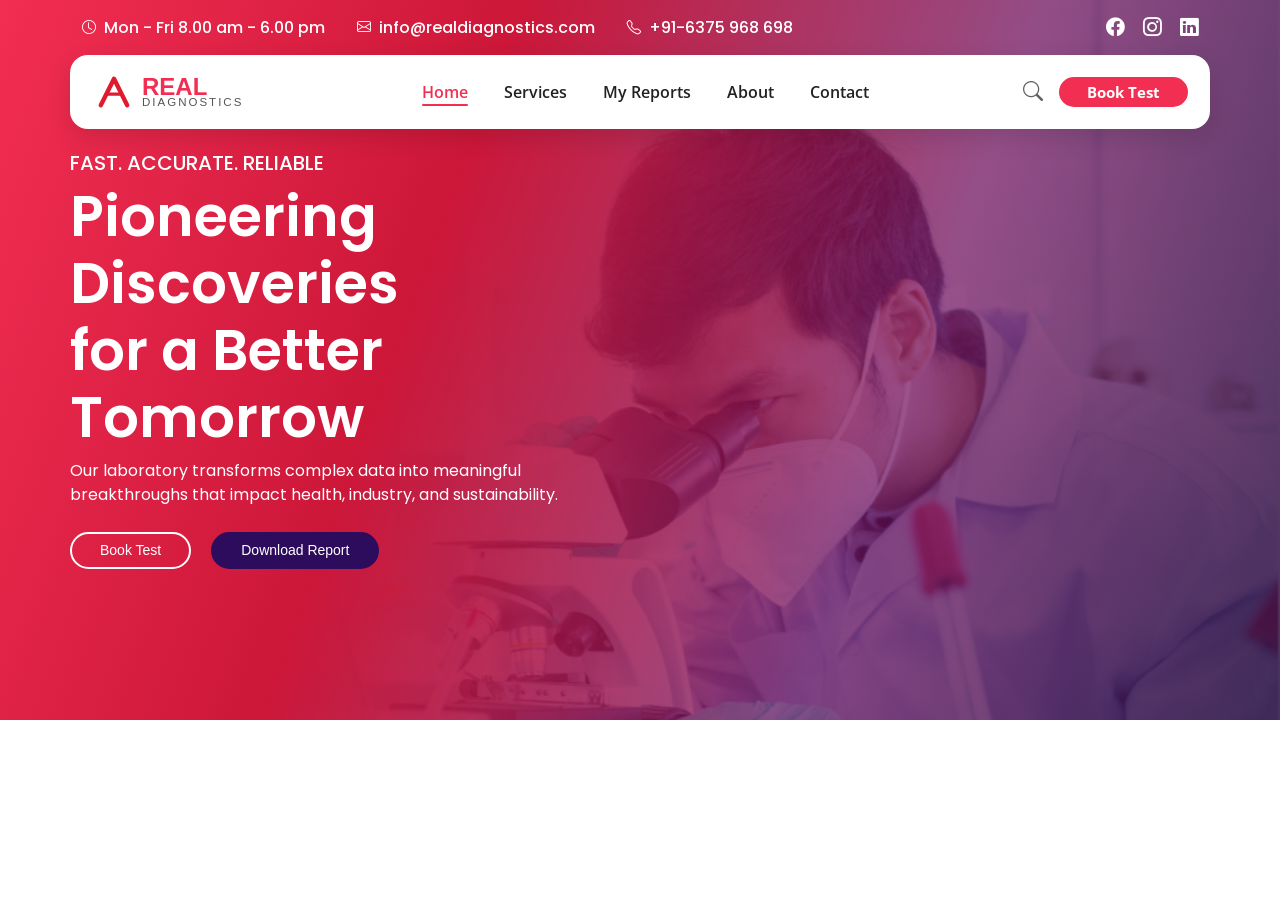
==== index.html @ 65f438dc "fixes ui" ====
<!DOCTYPE html>
<html lang="en">

<head>
    <meta charset="UTF-8" />
    <meta name="viewport" content="width=device-width, initial-scale=1.0" />
    <title>Real Diagnostics</title>

    <!-- Bootstrap 5 -->
    <link href="https://cdn.jsdelivr.net/npm/bootstrap@5.3.3/dist/css/bootstrap.min.css" rel="stylesheet" />
    <!-- Bootstrap Icons -->
    <link href="https://cdn.jsdelivr.net/npm/bootstrap-icons@1.11.3/font/bootstrap-icons.min.css" rel="stylesheet" />
    <!-- Google Fonts: Montserrat + Open Sans -->
    <link
        href="https://fonts.googleapis.com/css2?family=Poppins:wght@400;500;600;700;800&family=Open+Sans:wght@400;500;600&display=swap"
        rel="stylesheet" />
    <!-- External CSS -->
    <link rel="stylesheet" href="styles.css" />
</head>

<body>


    <!-- ══════════════ MAIN HERO SECTION (WITH OVERLAY ELEMENTS) ══════════════ -->
    <main class="hero">
        <div class="hero-background" aria-hidden="true">
            <div class="hero-bg"></div>
        </div>

        <!-- TOP INFO BAR (Overlay on Hero) -->
        <div class="top-bar hero-overlay-top container">
            <div class="container">
                <div class="top-bar-content">
                    <div class="top-bar-left">
                        <a href="#" class="top-bar-item">
                            <i class="bi bi-clock"></i>
                            <span>Mon - Fri 8.00 am - 6.00 pm</span>
                        </a>
                        <a href="mailto:info@realdiagnostics.com" class="top-bar-item">
                            <i class="bi bi-envelope"></i>
                            <span>info@realdiagnostics.com</span>
                        </a>
                        <a href="tel:+916375968698" class="top-bar-item">
                            <i class="bi bi-telephone"></i>
                            <span>+91-6375 968 698</span>
                        </a>
                    </div>
                    <div class="top-bar-social">
                        <a href="#" aria-label="Facebook" title="Facebook"><i class="bi bi-facebook"></i></a>
                        <a href="#" aria-label="Instagram" title="Instagram"><i class="bi bi-instagram"></i></a>
                        <a href="#" aria-label="LinkedIn" title="LinkedIn"><i class="bi bi-linkedin"></i></a>
                    </div>
                </div>
            </div>
        </div>

        <!-- NAVBAR (Overlay on Hero) -->
        <nav class="navbar navbar-expand-lg navbar-custom hero-overlay-navbar container" aria-label="Main navigation">
            <div class="container">
                <a class="navbar-brand me-4" href="#">
                    <svg class="brand-icon" viewBox="0 0 40 40" fill="none" xmlns="http://www.w3.org/2000/svg"
                        aria-hidden="true">
                        <path d="M8 32 L20 8 L32 32" stroke="#e01b2f" stroke-width="4" stroke-linecap="round"
                            stroke-linejoin="round" />
                        <path d="M14 22 L26 22" stroke="#e01b2f" stroke-width="3" stroke-linecap="round" />
                    </svg>
                    <span>
                        REAL
                        <span class="brand-sub">Diagnostics</span>
                    </span>
                </a>

                <button class="navbar-toggler ms-auto me-2" type="button" data-bs-toggle="collapse"
                    data-bs-target="#mainNav" aria-controls="mainNav" aria-expanded="false"
                    aria-label="Toggle navigation">
                    <i class="bi bi-list fs-2"></i>
                </button>

                <div class="collapse navbar-collapse" id="mainNav">
                    <ul class="navbar-nav mx-auto mb-2 mb-lg-0 gap-lg-1">
                        <li class="nav-item"><a class="nav-link active" href="#">Home</a></li>
                        <li class="nav-item"><a class="nav-link" href="#">Services</a></li>
                        <li class="nav-item"><a class="nav-link" href="#">My Reports</a></li>
                        <li class="nav-item"><a class="nav-link" href="#">About</a></li>
                        <li class="nav-item"><a class="nav-link" href="#">Contact</a></li>
                    </ul>

                    <div class="d-flex align-items-center gap-3 mt-3 mt-lg-0">
                        <i class="bi bi-search search-icon" aria-hidden="true"></i>
                        <a href="#" class="btn btn-book-nav">Book Test</a>
                    </div>
                </div>
            </div>
        </nav>


        <section class="section-padding hero-left-content container">
            <div class="row">
                <div class="col-6">
                    <h6 class="hero-top-sub-title">FAST. ACCURATE. RELIABLE</h6>
                    <h1 class="hero-title">Pioneering Discoveries <br> for a Better Tomorrow </h1>
                    <p>Our laboratory transforms complex data into meaningful breakthroughs that impact health,
                        industry, and sustainability.</p>

                    <div class="hero-btn-container flex">
                        <a class="book-test" href="javascript:void(0)">Book Test</a>
                        <a class="btn-download-report" href="javascript:void(0)">Download Report</a>
                    </div>


                </div>
            </div>

        </section>

    </main>

    <section class="section-padding">
        <div class="container">

        </div>
    </section>

    <!-- Bootstrap 5 JS -->
    <script src="https://cdn.jsdelivr.net/npm/bootstrap@5.3.3/dist/js/bootstrap.bundle.min.js"></script>
</body>

</html>
---- styles.css ----
/* ════════════════════════════════════════════════════════════════════════════════
   REAL DIAGNOSTICS - GLOBAL STYLES
   ════════════════════════════════════════════════════════════════════════════════ */
@import url("https://fonts.googleapis.com/css2?family=Poppins:wght@300;400;500;600&display=swap");
:root {
  --red: #f22e52;
  --dark-red: #b5121f;
  --navy: #1a1f4b;
  --white: #ffffff;
  --off-white: #f8f9fa;
}

* {
  box-sizing: border-box;
}

body {
  font-family: "Poppins", sans-serif;
  margin: 0;
  padding: 0;
  color: #222;
  background: #fff;
  overflow-x: hidden;
}

a {
  text-decoration: none !important;
  color: inherit;
}

/* ════════════════════════════════════════════════════════════════════════════════
   TOP INFO BAR
   ════════════════════════════════════════════════════════════════════════════════ */

.top-bar {
  color: var(--white);
  padding: 14px 0 12px;
  font-size: 0.92rem;
  font-weight: 500;
}

.top-bar .container {
  max-width: 1640px;
}

.hero-overlay-top {
  position: absolute;
  top: 0;
  left: 0;
  right: 0;
  z-index: 999;
  width: 100%;
}

.top-bar-content {
  display: flex;
  justify-content: space-between;
  align-items: center;
  gap: 2rem;
  flex-wrap: wrap;
}

.top-bar-left {
  display: flex;
  gap: 2rem;
  align-items: center;
  flex-wrap: wrap;
}

.top-bar-item {
  display: flex;
  align-items: center;
  gap: 8px;
  font-size: 16px;
  color: var(--white);
  text-decoration: none;
  transition: opacity 0.2s;
  white-space: nowrap;
}

.top-bar-item:hover {
  opacity: 0.85;
}

.top-bar-item i {
  font-size: 0.9rem;
}

.top-bar-social {
  display: flex;
  gap: 1.2rem;
  align-items: center;
}

.top-bar-social a {
  color: var(--white);
  font-size: 1.15rem;
  transition: opacity 0.2s;
  text-decoration: none;
}

.top-bar-social a:hover {
  opacity: 0.8;
}

/* ════════════════════════════════════════════════════════════════════════════════
   NAVBAR
   ════════════════════════════════════════════════════════════════════════════════ */

.navbar-custom {
  background: var(--white);
  box-shadow: 0 8px 24px rgba(0, 0, 0, 0.12);
  padding: 10px;
  position: absolute;
  top: 68px;
  left: 50%;
  transform: translateX(-50%);
  z-index: 699;
  border-radius: 18px;
}

.hero-overlay-navbar {
  position: absolute;
  top: 55px;
}

.navbar-brand {
  display: flex;
  align-items: center;
  gap: 6px;
  font-family: "Montserrat", sans-serif;
  font-weight: 800;
  font-size: 1.5rem;
  line-height: 1;
  color: var(--red) !important;
  text-decoration: none;
  flex-shrink: 0;
  margin-right: 1.5rem !important;
}

.navbar-brand:hover {
  opacity: 0.9;
}

.brand-icon {
  width: 44px;
  height: 44px;
}

.brand-sub {
  font-size: 0.72rem;
  font-weight: 500;
  letter-spacing: 2px;
  color: #555;
  display: block;
  line-height: 1;
  margin-top: -2px;
  text-transform: uppercase;
}

.nav-link {
  font-family: "Open Sans", sans-serif;
  font-weight: 600;
  font-size: 1.02rem;
  color: #222 !important;
  padding: 0.6rem 1rem !important;
  position: relative;
  transition: color 0.2s;
}

.nav-link:hover,
.nav-link.active {
  color: var(--red) !important;
}

.nav-link.active::after {
  content: "";
  position: absolute;
  bottom: 8px;
  left: 1rem;
  right: 1rem;
  height: 2px;
  background: var(--red);
  border-radius: 2px;
}

.btn-book-nav {
  background: var(--red);
  color: var(--white);
  font-family: "Open Sans", sans-serif;
  font-weight: 700;
  font-size: 0.95rem;
  border: none;
  border-radius: 30px;
  padding: 4px 28px;
  transition:
    background 0.2s,
    transform 0.15s;
  white-space: nowrap;
  text-decoration: none;
}

.btn-book-nav:hover {
  background: var(--dark-red);
  color: var(--white);
  transform: translateY(-1px);
}

.navbar-toggler {
  border: none;
  outline: none;
  box-shadow: none !important;
  flex-shrink: 0;
}

.search-icon {
  font-size: 20px;
  color: #606161;
  cursor: pointer;
  transition: color 0.2s;
}

.search-icon:hover {
  color: var(--red);
}

/* ════════════════════════════════════════════════════════════════════════════════
   HERO SECTION
   ════════════════════════════════════════════════════════════════════════════════ */

.hero {
  position: relative;
  min-height: 80vh;
  display: flex;
  align-items: center;
  overflow: hidden;
  background: #1a0a0a;
}

/* Hero Background Container (holds overlay & image) */
.hero-background {
  position: absolute;
  top: 0;
  left: 0;
  right: 0;
  bottom: 0;
  z-index: 0;
}

.hero-bg {
  position: absolute;
  top: 0;
  left: 0;
  right: 0;
  bottom: 0;
  background:
    linear-gradient(
      110deg,
      #f22e52 0%,
      #cc1739 34%,
      rgba(118, 12, 90, 0.7) 68%,
      rgba(40, 12, 62, 0.84) 100%
    ),
    url("/images/herobg.png");

  background-size: cover;
  background-position: right center;
  background-repeat: no-repeat;
}

.hero-left-content {
  z-index: 2;
  color: #fff;
}

.hero-left-content {
  padding: 10px;
}
.hero-top-sub-title {
  font-size: 20px;
}

.hero-title {
  font-size: 56px;
  font-family: "Poppins", sans-serif;
  font-weight: 600;
}

.hero-btn-container {
  display: flex;
  gap: 20px;
}
.hero-btn-container {
  margin-top: 25px;
}
.hero-btn-container a {
  padding: 6px 28px;
  border-radius: 30px;
  font-family: "Roboto", sans-serif;
  font-size: 14px;
  text-decoration: none;
  display: inline-block;
}

.book-test {
  color: #fff;
  border: 2px solid #fff;
  background: transparent;
}

.btn-download-report {
  color: #fff;
  background: #2d0c5d;
  border: 2px solid #2d0c5d;
}

.section-padding {
  padding: 40px 0px;
}
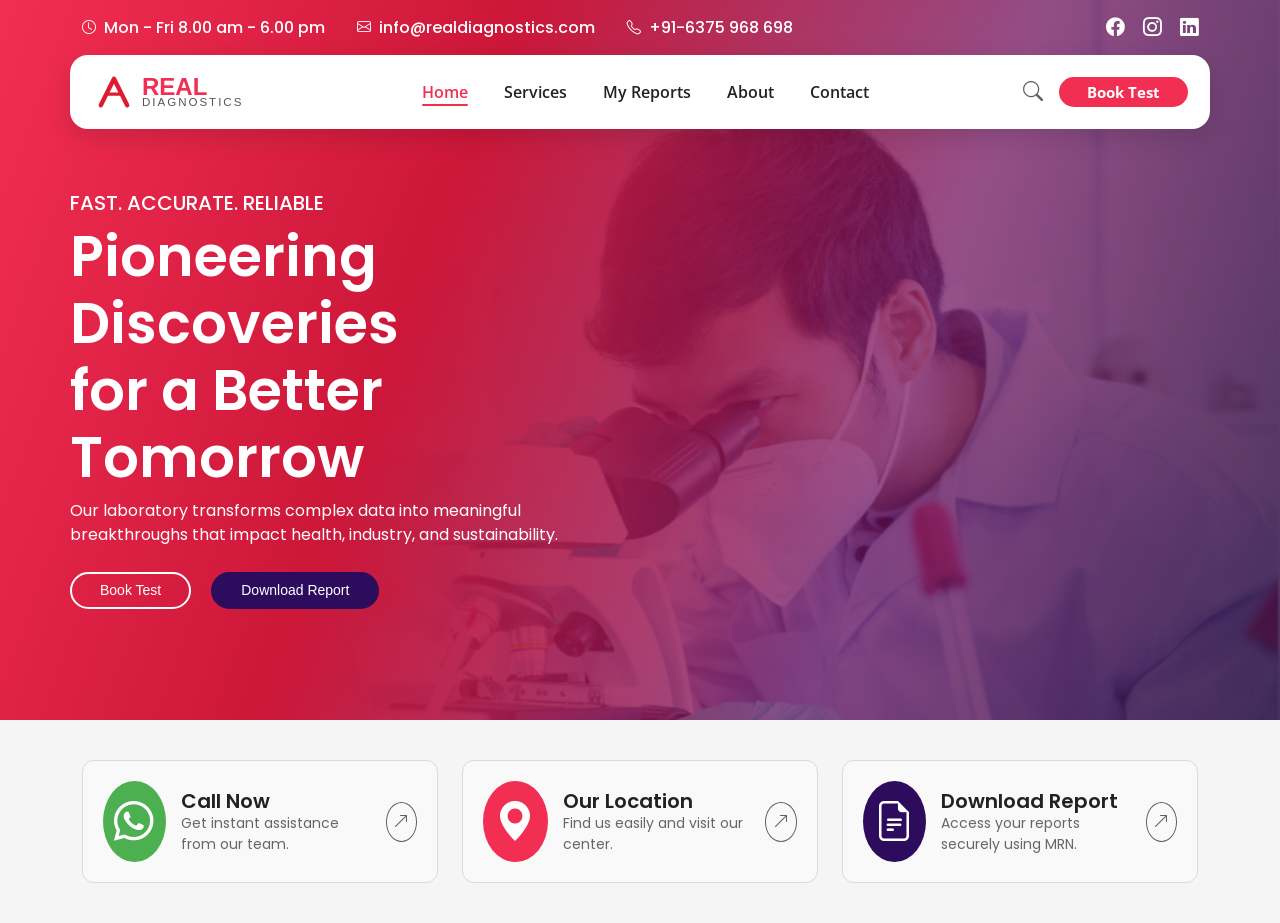
==== commit 377e5cee: "added sts" ====
--- a/index.html
+++ b/index.html
@@ -93,7 +93,7 @@
             </div>
         </nav>
 
-
+        <!-- Hero Section -->
         <section class="section-padding hero-left-content container">
             <div class="row">
                 <div class="col-6">
@@ -115,9 +115,66 @@
 
     </main>
 
+    <!-- sts section -->
     <section class="section-padding">
         <div class="container">
+            <div class="row g-4">
 
+                <!-- Card 1 -->
+                <div class="col-md-4">
+                    <div class="htm-sts-card">
+                        <div class="htm-sts-icon green">
+                            <i class="bi bi-whatsapp"></i>
+                        </div>
+
+                        <div class="hm-sts-content">
+                            <h5>Call Now</h5>
+                            <p>Get instant assistance from our team.</p>
+                        </div>
+
+                        <div class="hm-sts-right-arrow">
+                            <i class="bi bi-arrow-up-right"></i>
+                        </div>
+                    </div>
+                </div>
+
+                <!-- Card 2 -->
+                <div class="col-md-4">
+                    <div class="htm-sts-card">
+                        <div class="htm-sts-icon red">
+                            <i class="bi bi-geo-alt-fill"></i>
+                        </div>
+
+                        <div class="hm-sts-content">
+                            <h5>Our Location</h5>
+                            <p>Find us easily and visit our center.</p>
+                        </div>
+
+                        <div class="hm-sts-right-arrow">
+                            <i class="bi bi-arrow-up-right"></i>
+                        </div>
+                    </div>
+                </div>
+
+                <!-- Card 3 -->
+                <div class="col-md-4">
+                    <div class="htm-sts-card">
+                        <div class="htm-sts-icon purple">
+                            <i class="bi bi-file-earmark-text"></i>
+                        </div>
+
+                        <div class="hm-sts-content">
+                            <h5>Download Report</h5>
+                            <p>Access your reports securely using MRN.</p>
+                        </div>
+
+                        <div class="hm-sts-right-arrow">
+                            <i class="bi bi-arrow-up-right"></i>
+                        </div>
+                    </div>
+                </div>
+
+            </div>
         </div>
     </section>
 
--- a/styles.css
+++ b/styles.css
@@ -19,7 +19,7 @@
   margin: 0;
   padding: 0;
   color: #222;
-  background: #fff;
+  background: #f5f5f5;
   overflow-x: hidden;
 }
 
@@ -245,6 +245,10 @@
   right: 0;
   bottom: 0;
   z-index: 0;
+}
+
+.section-padding {
+  padding: 40px 0px;
 }
 
 .hero-bg {
@@ -271,11 +275,9 @@
 .hero-left-content {
   z-index: 2;
   color: #fff;
-}
-
-.hero-left-content {
-  padding: 10px;
-}
+  margin-top: 80px;
+}
+
 .hero-top-sub-title {
   font-size: 20px;
 }
@@ -314,6 +316,66 @@
   border: 2px solid #2d0c5d;
 }
 
-.section-padding {
-  padding: 40px 0px;
-}
+/* Home Sts */
+
+.htm-sts-card {
+  display: flex;
+  align-items: center;
+  justify-content: space-between;
+  gap: 15px;
+  padding: 20px;
+  border-radius: 12px;
+  border: 1px solid #d9d9d9;
+  background: #f9f9f9;
+  transition: 0.3s;
+}
+
+.htm-sts-icon {
+  width: 81px;
+  height: 81px;
+  border-radius: 50%;
+  display: flex;
+  align-items: center;
+  justify-content: center;
+  font-size: 40px;
+  color: #fff;
+}
+
+.htm-sts-icon.green {
+  background: #4caf50;
+}
+
+.htm-sts-icon.red {
+  background: #f22e52;
+}
+
+.htm-sts-icon.purple {
+  background: #2d0c5d;
+}
+
+.hm-sts-content {
+  max-width: 190px;
+}
+
+.hm-sts-content h5 {
+  margin: 0;
+  font-weight: 600;
+}
+
+.hm-sts-content p {
+  margin: 0;
+  font-size: 14px;
+  color: #666;
+}
+
+.hm-sts-right-arrow {
+  width: 40px;
+  height: 40px;
+  border-radius: 50%;
+  border: 1px solid #606161;
+  display: flex;
+  align-items: center;
+  justify-content: center;
+  color: #606161;
+  font-weight: 900;
+}
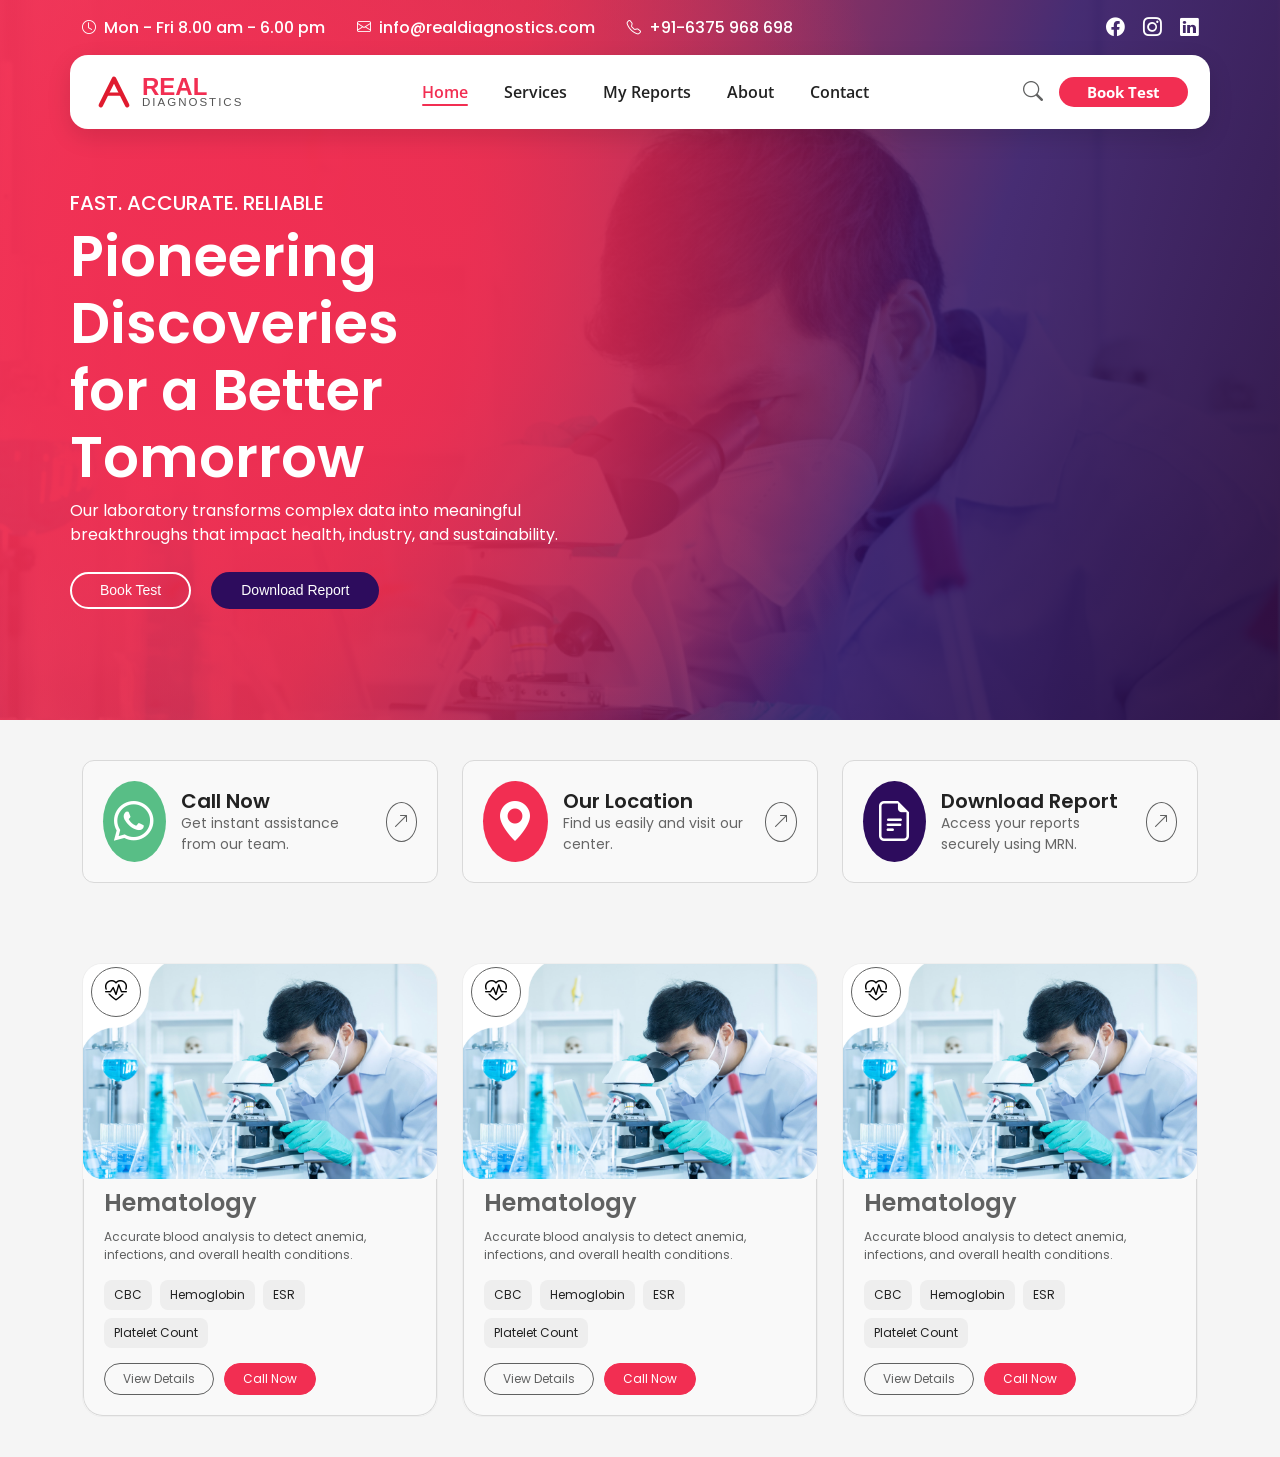
==== commit 3a94715f: "added card" ====
--- a/index.html
+++ b/index.html
@@ -178,6 +178,109 @@
         </div>
     </section>
 
+    <section class="section-padding">
+        <div class="container">
+            <div class="row g-4">
+
+                <!-- Card -->
+                <div class="col-md-6 col-lg-4">
+                    <div class="liberoty-card">
+
+                        <div class="liberoty-card-img">
+                            <img src="/images/carddoctor.png" alt="">
+                            <div class="liberoty-card-icon">
+                                <i class="bi bi-heart-pulse"></i>
+                            </div>
+                        </div>
+
+                        <div class="liberoty-card-body">
+                            <h3>Hematology</h3>
+                            <p>Accurate blood analysis to detect anemia, infections, and overall health conditions.</p>
+
+                            <div class="liberoty-tags">
+                                <span>CBC</span>
+                                <span>Hemoglobin</span>
+                                <span>ESR</span>
+                                <span>Platelet Count</span>
+                            </div>
+
+                            <div class="liberoty-btns">
+                                <a href="#" class="liberoty-btn-outline">View Details</a>
+                                <a href="#" class="liberoty-btn-fill">Call Now</a>
+                            </div>
+                        </div>
+
+                    </div>
+                </div>
+
+
+                <div class="col-md-6 col-lg-4">
+                    <div class="liberoty-card">
+
+                        <div class="liberoty-card-img">
+                            <img src="/images/carddoctor.png" alt="">
+                            <div class="liberoty-card-icon">
+                                <i class="bi bi-heart-pulse"></i>
+                            </div>
+                        </div>
+
+                        <div class="liberoty-card-body">
+                            <h3>Hematology</h3>
+                            <p>Accurate blood analysis to detect anemia, infections, and overall health conditions.</p>
+
+                            <div class="liberoty-tags">
+                                <span>CBC</span>
+                                <span>Hemoglobin</span>
+                                <span>ESR</span>
+                                <span>Platelet Count</span>
+                            </div>
+
+                            <div class="liberoty-btns">
+                                <a href="#" class="liberoty-btn-outline">View Details</a>
+                                <a href="#" class="liberoty-btn-fill">Call Now</a>
+                            </div>
+                        </div>
+
+                    </div>
+                </div>
+
+
+                <div class="col-md-6 col-lg-4">
+                    <div class="liberoty-card">
+
+                        <div class="liberoty-card-img">
+                            <img src="/images/carddoctor.png" alt="">
+                            <div class="liberoty-card-icon">
+                                <i class="bi bi-heart-pulse"></i>
+                            </div>
+                        </div>
+
+                        <div class="liberoty-card-body">
+                            <h3>Hematology</h3>
+                            <p>Accurate blood analysis to detect anemia, infections, and overall health conditions.</p>
+
+                            <div class="liberoty-tags">
+                                <span>CBC</span>
+                                <span>Hemoglobin</span>
+                                <span>ESR</span>
+                                <span>Platelet Count</span>
+                            </div>
+
+                            <div class="liberoty-btns">
+                                <a href="#" class="liberoty-btn-outline">View Details</a>
+                                <a href="#" class="liberoty-btn-fill">Call Now</a>
+                            </div>
+                        </div>
+
+                    </div>
+                </div>
+
+
+
+            </div>
+        </div>
+    </section>
+
     <!-- Bootstrap 5 JS -->
     <script src="https://cdn.jsdelivr.net/npm/bootstrap@5.3.3/dist/js/bootstrap.bundle.min.js"></script>
 </body>
--- a/styles.css
+++ b/styles.css
@@ -258,12 +258,18 @@
   right: 0;
   bottom: 0;
   background:
+    radial-gradient(
+      circle at 20% 40%,
+      rgba(242, 46, 82, 0.95) 0%,
+      rgba(242, 46, 82, 0.8) 20%,
+      transparent 60%
+    ),
     linear-gradient(
       110deg,
-      #f22e52 0%,
-      #cc1739 34%,
-      rgba(118, 12, 90, 0.7) 68%,
-      rgba(40, 12, 62, 0.84) 100%
+      rgba(242, 46, 82, 0.9) 0%,
+      rgba(204, 23, 57, 0.85) 35%,
+      rgba(45, 12, 93, 0.85) 70%,
+      rgba(40, 12, 62, 0.95) 100%
     ),
     url("/images/herobg.png");
 
@@ -342,7 +348,7 @@
 }
 
 .htm-sts-icon.green {
-  background: #4caf50;
+  background: #58be86;
 }
 
 .htm-sts-icon.red {
@@ -379,3 +385,119 @@
   color: #606161;
   font-weight: 900;
 }
+
+/* Laboratory  Card */
+
+/* Card */
+.liberoty-card {
+  background: #f9f9f9;
+  border-radius: 20px;
+  overflow: hidden;
+  border: 1px solid #eee;
+  transition: 0.4s;
+}
+
+/* Image */
+.liberoty-card-img {
+  position: relative;
+  overflow: hidden;
+}
+
+.liberoty-card-img img {
+  width: 100%;
+  height: 215px;
+  object-fit: cover;
+  transition: 0.4s;
+  border-radius: 0px 0px 20px 20px;
+}
+
+/* Floating Icon */
+.liberoty-card-icon {
+  position: absolute;
+  top: 3px;
+  left: 8px;
+  width: 50px;
+  height: 50px;
+  background: #fff;
+  border-radius: 50%;
+  display: flex;
+  align-items: center;
+  justify-content: center;
+  color: #000000;
+  font-size: 22px;
+  border: 1px solid #606161;
+}
+
+/* Body */
+.liberoty-card-body {
+  padding: 10px 20px 20px 20px;
+  position: relative;
+  border-left: 1px solid #d9d9d9;
+  border-right: 1px solid #d9d9d9;
+  border-bottom: 1px solid #d9d9d9;
+  border-radius: 0px 0px 20px 20px;
+}
+
+.liberoty-card-body h3 {
+  font-weight: 600;
+  margin-bottom: 10px;
+  color: #606161;
+  font-size: 24px;
+}
+
+.liberoty-card-body p {
+  font-size: 12px;
+  color: #606161;
+}
+
+.liberoty-tags {
+  display: flex;
+  flex-wrap: wrap;
+  gap: 8px;
+  margin: 15px 0;
+}
+
+.liberoty-tags span {
+  background: #eee;
+  padding: 6px 10px;
+  border-radius: 8px;
+  font-size: 12px;
+}
+
+.liberoty-btns {
+  display: flex;
+  gap: 10px;
+}
+.liberoty-btns a {
+  padding: 6px 18px;
+  border-radius: 25px;
+  font-size: 12px;
+}
+
+.liberoty-btn-outline {
+  border: 1px solid #606161;
+  color: #606161;
+  text-decoration: none;
+}
+
+.liberoty-btn-fill {
+  border: 1px solid #f22e52;
+  background: #f22e52;
+  color: #fff;
+  text-decoration: none;
+}
+
+/* 🔥 HOVER EFFECT (2nd card style) */
+.liberoty-card:hover {
+  box-shadow: 0 15px 40px rgba(0, 0, 0, 0.1);
+}
+
+.liberoty-card:hover .liberoty-btn-fill {
+  background: #2d0c5d;
+  border: 1px solid #2d0c5d;
+}
+
+.liberoty-card:hover .liberoty-btn-outline {
+  border-color: #f22e52;
+  color: #f22e52;
+}
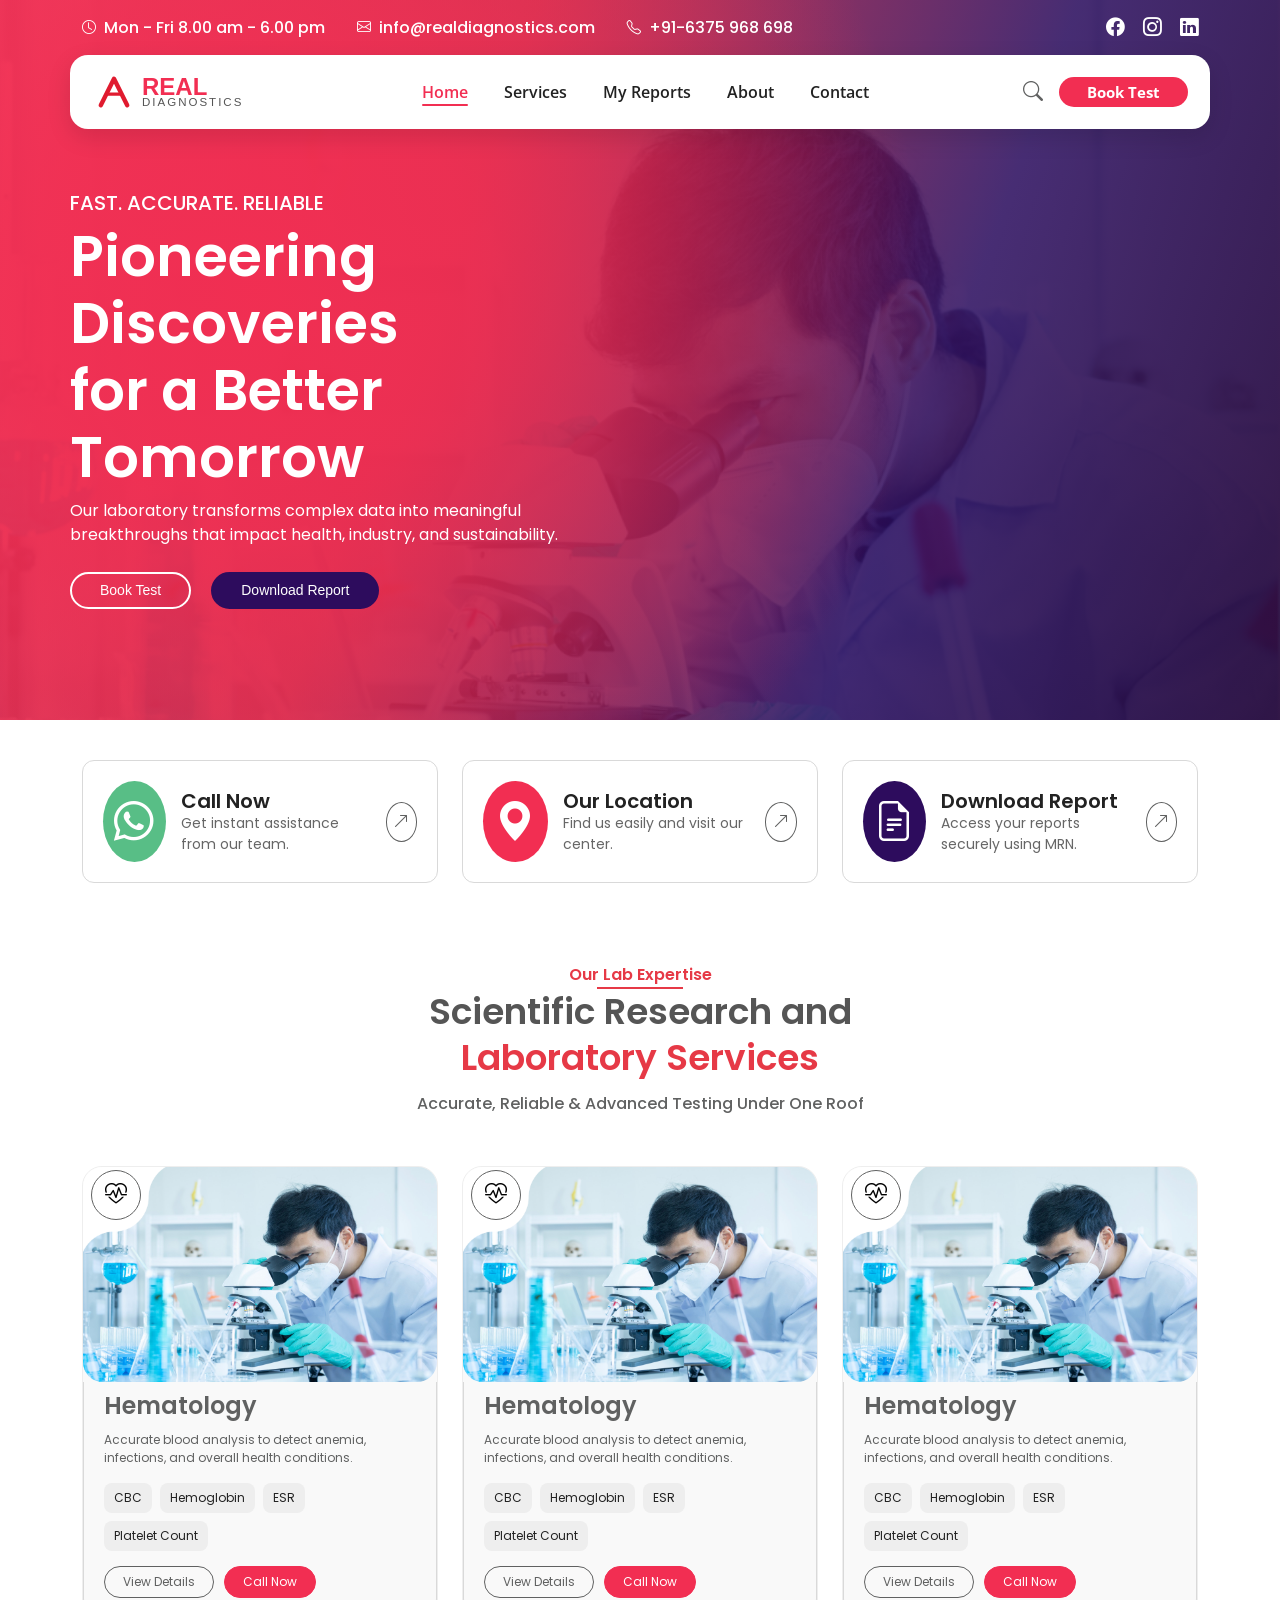
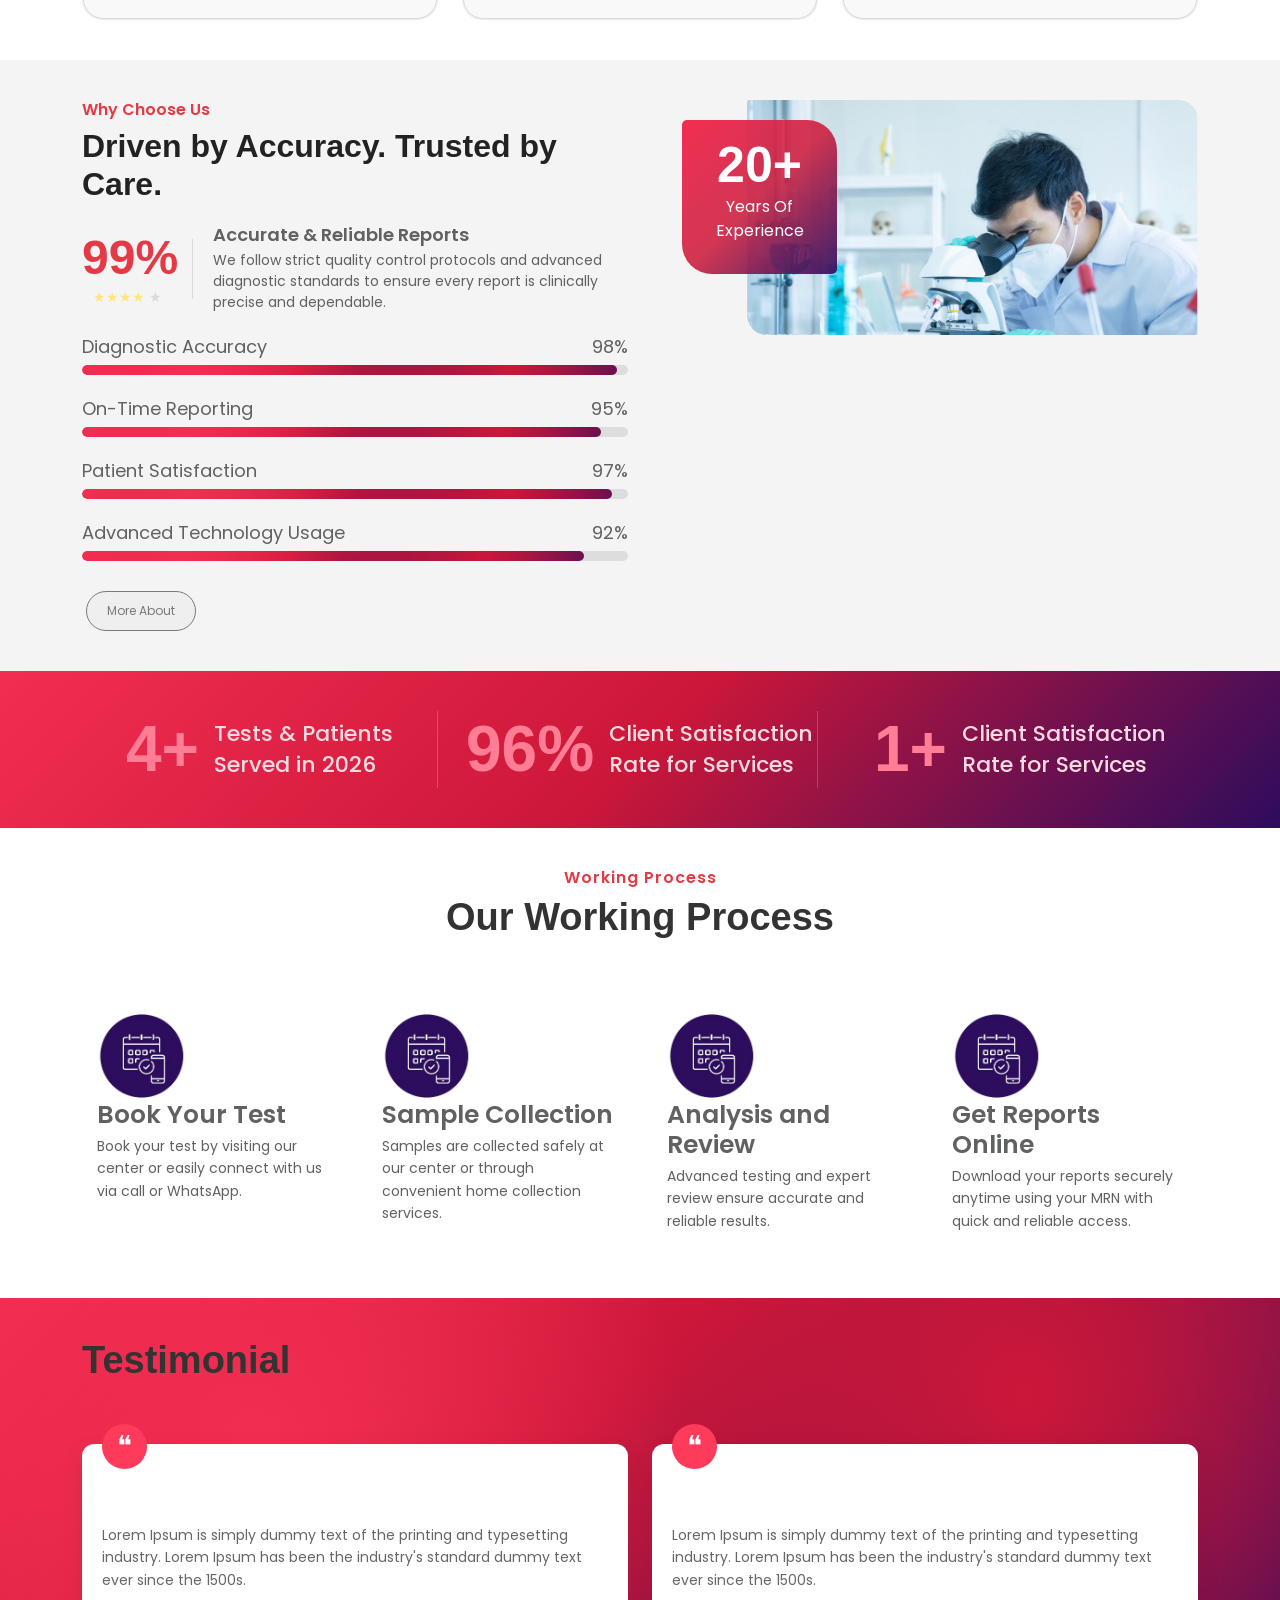
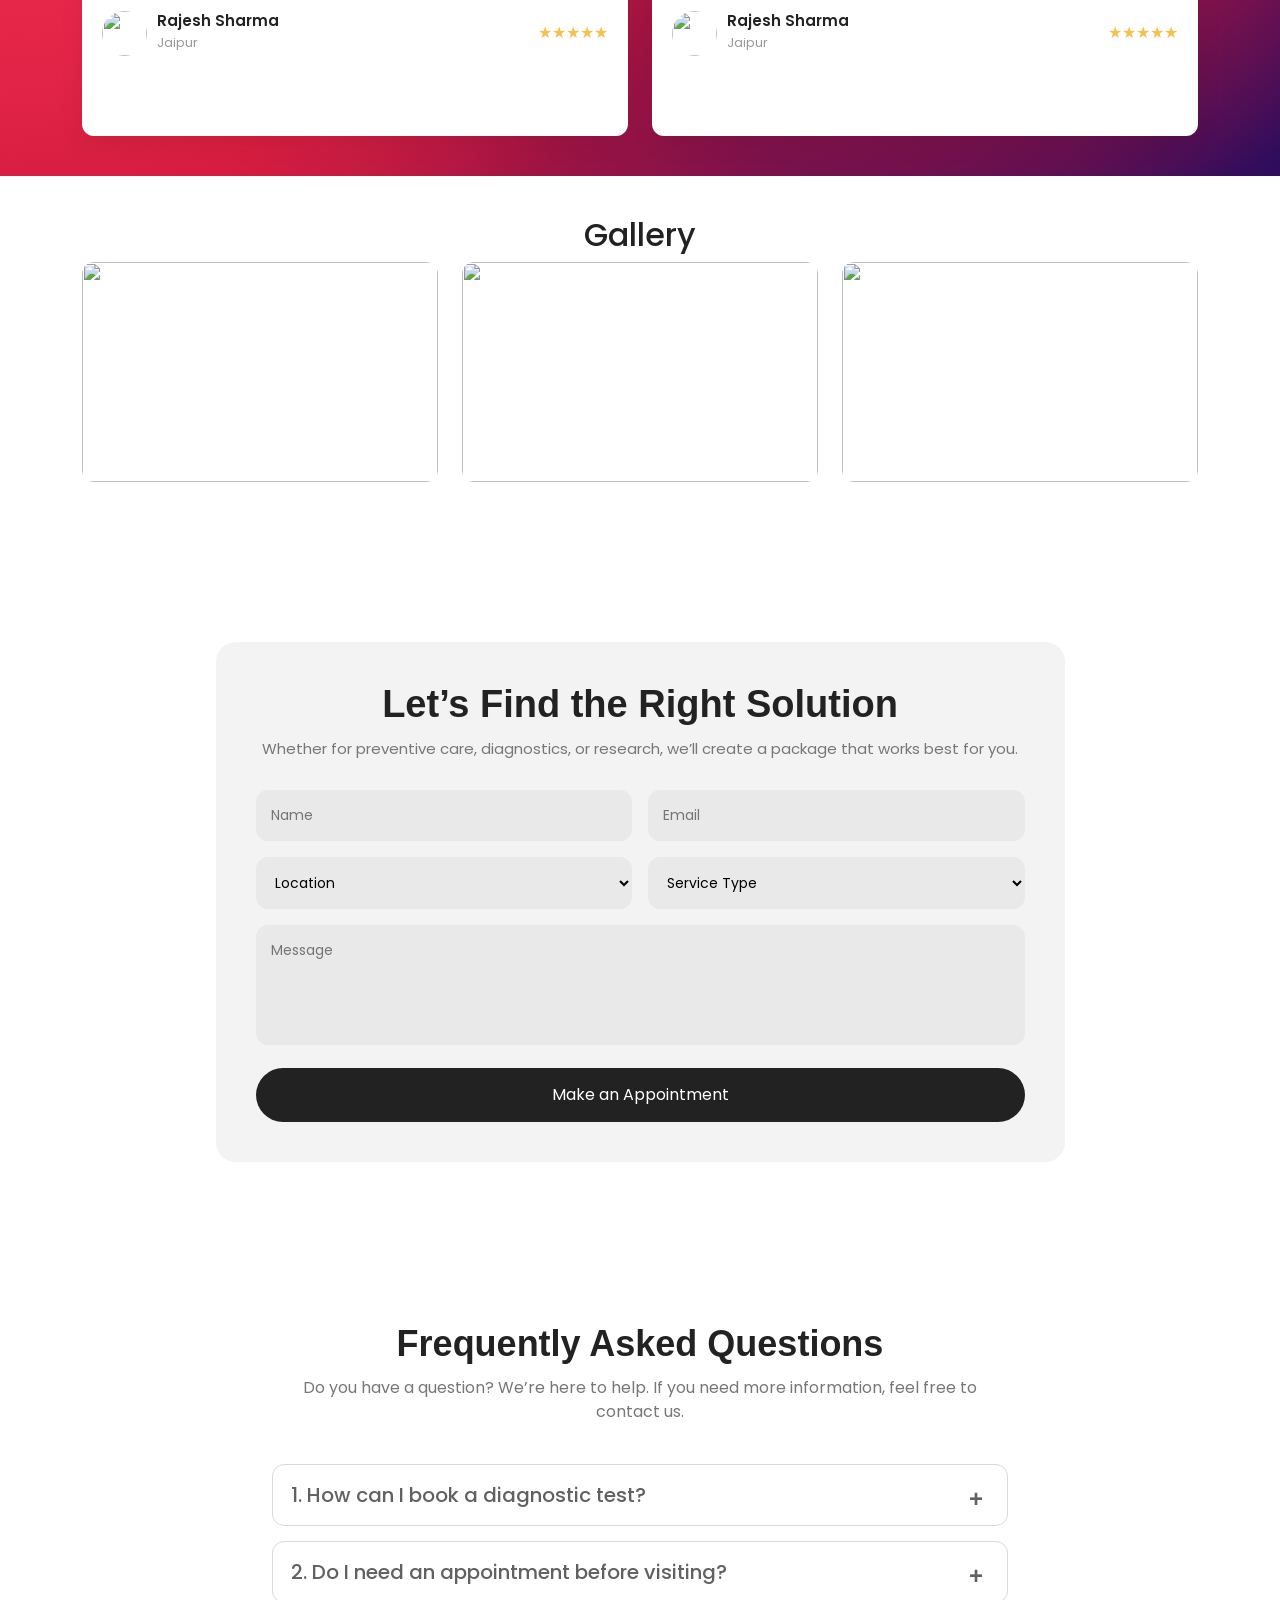
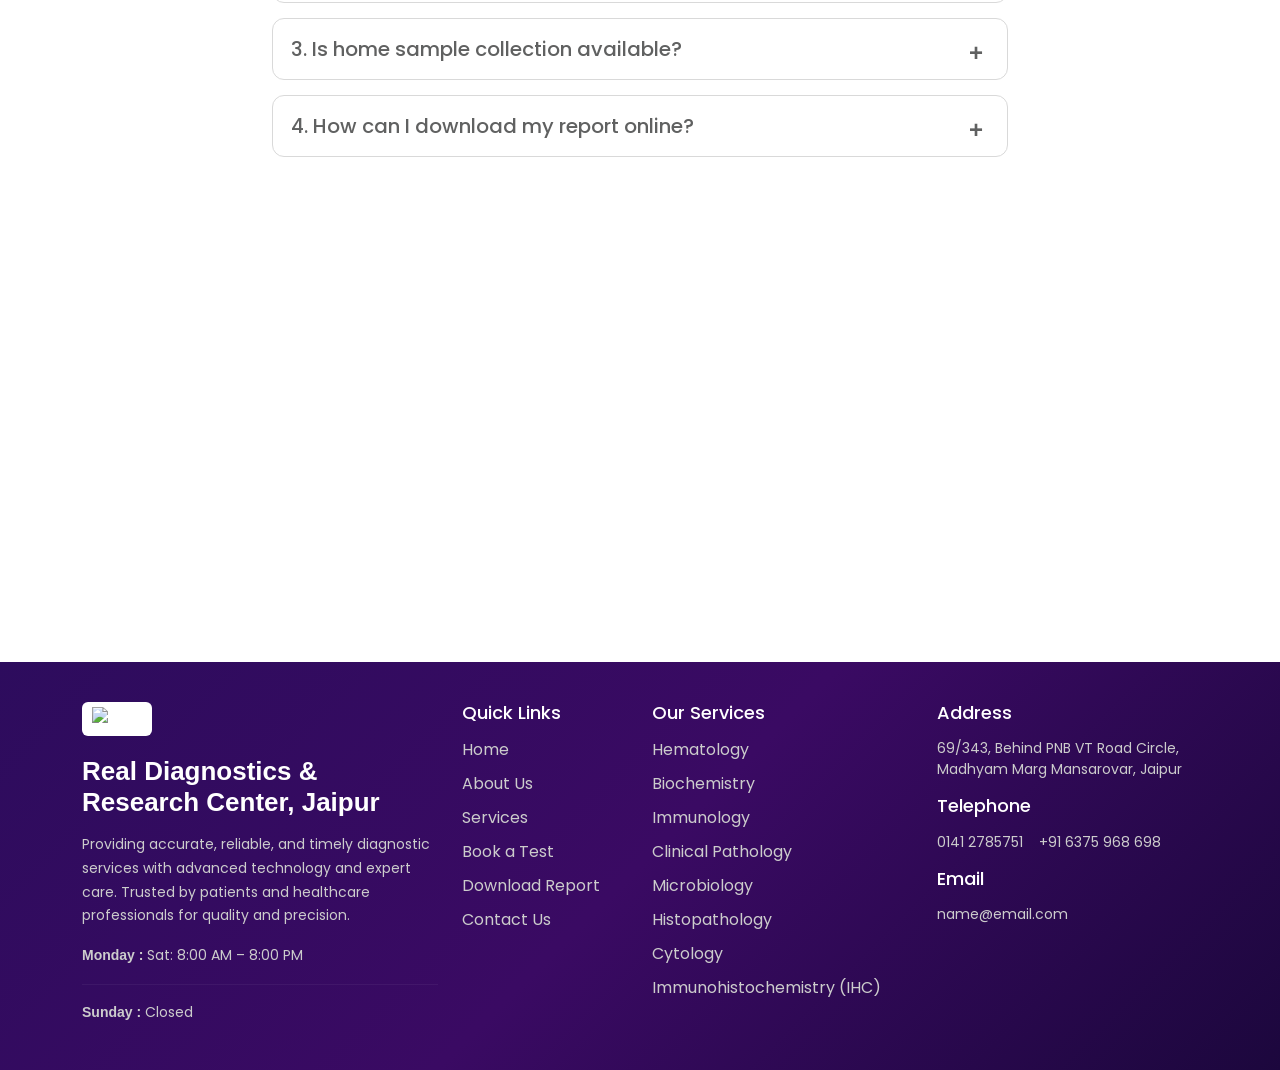
==== commit 3ac4393a: "fixes all" ====
--- a/index.html
+++ b/index.html
@@ -96,7 +96,7 @@
         <!-- Hero Section -->
         <section class="section-padding hero-left-content container">
             <div class="row">
-                <div class="col-6">
+                <div class="col-md-6">
                     <h6 class="hero-top-sub-title">FAST. ACCURATE. RELIABLE</h6>
                     <h1 class="hero-title">Pioneering Discoveries <br> for a Better Tomorrow </h1>
                     <p>Our laboratory transforms complex data into meaningful breakthroughs that impact health,
@@ -179,6 +179,20 @@
     </section>
 
     <section class="section-padding">
+        <div class="section-title text-center">
+
+            <span class="section-subtitle">Our Lab Expertise</span>
+
+            <h2 class="section-heading">
+                Scientific Research and <br>
+                <span>Laboratory Services</span>
+            </h2>
+
+            <p class="section-description">
+                Accurate, Reliable & Advanced Testing Under One Roof
+            </p>
+
+        </div>
         <div class="container">
             <div class="row g-4">
 
@@ -281,6 +295,583 @@
         </div>
     </section>
 
+
+    <section class="section-padding hm-why-choose-us-sec">
+        <div class="container">
+            <div class="row g-4">
+
+                <!-- LEFT -->
+                <div class="col-lg-6">
+                    <div class="hm-why-choose-us-title">
+                        <h6>Why Choose Us</h6>
+                        <h2>Driven by Accuracy. Trusted by Care.</h2>
+                    </div>
+
+                    <div class="hm-why-choose-us-content">
+
+                        <!-- Rating -->
+                        <div class="why-rating-box">
+
+                            <div class="why-rating-left">
+                                <h3>99%</h3>
+                                <div class="why-stars">★★★★ <span>★</span></div>
+                            </div>
+
+                            <div class="why-divider"></div>
+
+                            <div class="why-rating-right">
+                                <h4>Accurate & Reliable Reports</h4>
+                                <p>
+                                    We follow strict quality control protocols and advanced diagnostic standards
+                                    to ensure every report is clinically precise and dependable.
+                                </p>
+                            </div>
+
+                        </div>
+
+                        <!-- Progress Bars -->
+                        <div class="hm-why-choose-us-progress-wrapper" id="progressWrapper">
+                            <!-- JS se ayega -->
+                        </div>
+
+                        <button class="hm-why-choose-us-btn">More About</button>
+
+                    </div>
+                </div>
+                <div class="col-lg-1"></div>
+
+                <!-- RIGHT -->
+                <div class="col-lg-5">
+                    <div class="hm-why-choose-us-img-container">
+                        <img src="/images/herobg.png" alt="why choose us">
+                        <div class="hm-why-choose-us-badge">
+                            <h4>20+</h4>
+                            <p>Years Of Experience</p>
+                        </div>
+                    </div>
+                </div>
+
+            </div>
+        </div>
+    </section>
+
+
+    <section class="section-padding hm-counter-sec">
+        <div class="container">
+            <div class="row text-center">
+
+                <div class="col-md-4">
+                    <div class="hm-counter-item">
+                        <h3>5K+</h3>
+                        <p>Tests & Patients<br>Served in 2026</p>
+                    </div>
+                </div>
+
+                <div class="col-md-4">
+                    <div class="hm-counter-item">
+                        <h3>98%</h3>
+                        <p>Client Satisfaction<br>Rate for Services</p>
+                    </div>
+                </div>
+
+                <div class="col-md-4">
+                    <div class="hm-counter-item">
+                        <h3>2K+</h3>
+                        <p>Client Satisfaction<br>Rate for Services</p>
+                    </div>
+                </div>
+
+            </div>
+        </div>
+    </section>
+
+
+    <section class="section-padding hm-working-process-sec">
+        <div class="container">
+
+            <!-- TITLE -->
+            <div class="hm-working-process-title">
+                <h6>Working Process</h6>
+                <h2>Our Working Process</h2>
+            </div>
+
+            <!-- STEPS -->
+            <div class="row hm-working-process-row">
+
+                <div class="col-lg-3 col-md-6">
+                    <div class="hm-working-process-item">
+                        <div class="hm-working-process-img">
+                            <img src="/images/icon1.png" alt="">
+                        </div>
+                        <h4>Book Your Test</h4>
+                        <p>
+                            Book your test by visiting our center or easily connect with us via call or WhatsApp.
+                        </p>
+                    </div>
+                </div>
+
+                <div class="col-lg-3 col-md-6">
+                    <div class="hm-working-process-item">
+                        <div class="hm-working-process-img">
+                            <img src="/images/icon1.png" alt="">
+                        </div>
+                        <h4>Sample Collection</h4>
+                        <p>
+                            Samples are collected safely at our center or through convenient home collection services.
+                        </p>
+                    </div>
+                </div>
+
+                <div class="col-lg-3 col-md-6">
+                    <div class="hm-working-process-item">
+                        <div class="hm-working-process-img">
+                            <img src="/images/icon1.png" alt="">
+                        </div>
+                        <h4>Analysis and Review</h4>
+                        <p>
+                            Advanced testing and expert review ensure accurate and reliable results.
+                        </p>
+                    </div>
+                </div>
+
+                <div class="col-lg-3 col-md-6">
+                    <div class="hm-working-process-item">
+                        <div class="hm-working-process-img">
+                            <img src="/images/icon1.png" alt="">
+                        </div>
+                        <h4>Get Reports Online</h4>
+                        <p>
+                            Download your reports securely anytime using your MRN with quick and reliable access.
+                        </p>
+                    </div>
+                </div>
+
+            </div>
+        </div>
+    </section>
+
+    <!-- Testimonial Section -->
+    <section class="section-padding hm-testimonial-sec">
+        <div class="container">
+
+            <!-- TITLE -->
+            <div class="hm-working-process-title text-white">
+                <h2>Testimonial</h2>
+            </div>
+
+            <!-- STEPS -->
+            <div class="row g-4">
+
+                <div class="col-lg-6">
+                    <div class="hm-testimonial-card">
+
+                        <!-- Quote Icon -->
+                        <div class="hm-testimonial-quote">
+                            ❝
+                        </div>
+
+                        <!-- Content -->
+                        <p class="hm-testimonial-text">
+                            Lorem Ipsum is simply dummy text of the printing and typesetting industry.
+                            Lorem Ipsum has been the industry's standard dummy text ever since the 1500s.
+                        </p>
+
+                        <!-- Bottom -->
+                        <div class="hm-testimonial-bottom">
+
+                            <!-- Left -->
+                            <div class="hm-testimonial-user">
+                                <img src="https://img.freepik.com/free-photo/young-beautiful-girl-posing-black-leather-jacket-park_1153-8104.jpg"
+                                    alt="">
+                                <div>
+                                    <h5>Rajesh Sharma</h5>
+                                    <span>Jaipur</span>
+                                </div>
+                            </div>
+
+                            <!-- Right Stars -->
+                            <div class="hm-testimonial-stars">
+                                ★★★★★
+                            </div>
+
+                        </div>
+
+                    </div>
+                </div>
+
+                <div class="col-lg-6">
+                    <div class="hm-testimonial-card">
+
+                        <!-- Quote Icon -->
+                        <div class="hm-testimonial-quote">
+                            ❝
+                        </div>
+
+                        <!-- Content -->
+                        <p class="hm-testimonial-text">
+                            Lorem Ipsum is simply dummy text of the printing and typesetting industry.
+                            Lorem Ipsum has been the industry's standard dummy text ever since the 1500s.
+                        </p>
+
+                        <!-- Bottom -->
+                        <div class="hm-testimonial-bottom">
+
+                            <!-- Left -->
+                            <div class="hm-testimonial-user">
+                                <img src="https://img.freepik.com/free-photo/young-beautiful-girl-posing-black-leather-jacket-park_1153-8104.jpg"
+                                    alt="">
+                                <div>
+                                    <h5>Rajesh Sharma</h5>
+                                    <span>Jaipur</span>
+                                </div>
+                            </div>
+
+                            <!-- Right Stars -->
+                            <div class="hm-testimonial-stars">
+                                ★★★★★
+                            </div>
+
+                        </div>
+
+                    </div>
+                </div>
+
+            </div>
+        </div>
+    </section>
+
+
+    <!-- Gallery Section -->
+
+    <section class="section-padding hm-galleary-sec">
+        <div class="container">
+
+            <!-- TITLE -->
+            <div class="hm-galleary-title text-center">
+                <h2>Gallery</h2>
+            </div>
+
+            <!-- GRID -->
+            <div class="row g-4">
+
+                <div class="col-lg-4 col-md-6">
+                    <div class="hm-galleary-img-container">
+                        <img src="https://content3.jdmagicbox.com/comp/warangal/d4/9999px870.x870.210712175650.l4d4/catalogue/dr-suresh-children-clinic-warangal-ho-warangal-immunisation-doctors-22oh9gt4wg.jpg"
+                            alt="">
+                    </div>
+                </div>
+
+                <div class="col-lg-4 col-md-6">
+                    <div class="hm-galleary-img-container">
+                        <img src="https://content3.jdmagicbox.com/comp/warangal/d4/9999px870.x870.210712175650.l4d4/catalogue/dr-suresh-children-clinic-warangal-ho-warangal-immunisation-doctors-22oh9gt4wg.jpg"
+                            alt="">
+                    </div>
+                </div>
+
+                <div class="col-lg-4 col-md-6">
+                    <div class="hm-galleary-img-container">
+                        <img src="https://content3.jdmagicbox.com/comp/warangal/d4/9999px870.x870.210712175650.l4d4/catalogue/dr-suresh-children-clinic-warangal-ho-warangal-immunisation-doctors-22oh9gt4wg.jpg"
+                            alt="">
+                    </div>
+                </div>
+
+            </div>
+        </div>
+    </section>
+
+    <!-- Conatct us Section -->
+    <section class="hm-contact-us-sec section-padding">
+        <div class="container hm-bg-contactus">
+            <div class="row justify-content-center">
+                <div class="col-lg-9">
+
+                    <div class="hm-contact-card">
+
+                        <!-- TITLE -->
+                        <div class="hm-contact-title text-center">
+                            <h2>Let’s Find the Right Solution</h2>
+                            <p>
+                                Whether for preventive care, diagnostics, or research, we’ll create a package that works
+                                best for you.
+                            </p>
+                        </div>
+
+                        <!-- FORM -->
+                        <form class="hm-contact-form">
+
+                            <div class="row g-3">
+                                <div class="col-md-6">
+                                    <input type="text" placeholder="Name">
+                                </div>
+
+                                <div class="col-md-6">
+                                    <input type="email" placeholder="Email">
+                                </div>
+
+                                <div class="col-md-6">
+                                    <select>
+                                        <option>Location</option>
+                                        <option>Delhi</option>
+                                        <option>Mumbai</option>
+                                    </select>
+                                </div>
+
+                                <div class="col-md-6">
+                                    <select>
+                                        <option>Service Type</option>
+                                        <option>Blood Test</option>
+                                        <option>Full Body Checkup</option>
+                                    </select>
+                                </div>
+
+                                <div class="col-12">
+                                    <textarea placeholder="Message"></textarea>
+                                </div>
+
+                                <div class="col-12">
+                                    <button type="submit" class="hm-contact-btn">
+                                        Make an Appointment
+                                    </button>
+                                </div>
+                            </div>
+
+                        </form>
+
+                    </div>
+
+                </div>
+            </div>
+        </div>
+    </section>
+
+
+    <!-- Home FAQ Section -->
+    <section class="hm-faq-section section-padding">
+        <div class="container">
+            <div class="row justify-content-center">
+                <div class="col-lg-8">
+
+                    <!-- TITLE -->
+                    <div class="hm-faq-title text-center">
+                        <h2>Frequently Asked Questions</h2>
+                        <p>
+                            Do you have a question? We’re here to help. If you need more
+                            information, feel free to contact us.
+                        </p>
+                    </div>
+
+                    <!-- ACCORDION -->
+                    <div class="accordion hm-faq-accordion" id="faqAccordion">
+
+                        <!-- ITEM 1 -->
+                        <div class="accordion-item hm-faq-item">
+                            <h2 class="accordion-header">
+                                <button class="accordion-button collapsed hm-faq-btn" type="button"
+                                    data-bs-toggle="collapse" data-bs-target="#faq1">
+                                    1. How can I book a diagnostic test?
+                                </button>
+                            </h2>
+                            <div id="faq1" class="accordion-collapse collapse" data-bs-parent="#faqAccordion">
+                                <div class="accordion-body hm-faq-body">
+                                    You can book your test online, via phone, or by visiting our center.
+                                </div>
+                            </div>
+                        </div>
+
+                        <!-- ITEM 2 -->
+                        <div class="accordion-item hm-faq-item">
+                            <h2 class="accordion-header">
+                                <button class="accordion-button collapsed hm-faq-btn" type="button"
+                                    data-bs-toggle="collapse" data-bs-target="#faq2">
+                                    2. Do I need an appointment before visiting?
+                                </button>
+                            </h2>
+                            <div id="faq2" class="accordion-collapse collapse" data-bs-parent="#faqAccordion">
+                                <div class="accordion-body hm-faq-body">
+                                    Appointments are recommended but not mandatory.
+                                </div>
+                            </div>
+                        </div>
+
+                        <!-- ITEM 3 -->
+                        <div class="accordion-item hm-faq-item">
+                            <h2 class="accordion-header">
+                                <button class="accordion-button collapsed hm-faq-btn" type="button"
+                                    data-bs-toggle="collapse" data-bs-target="#faq3">
+                                    3. Is home sample collection available?
+                                </button>
+                            </h2>
+                            <div id="faq3" class="accordion-collapse collapse" data-bs-parent="#faqAccordion">
+                                <div class="accordion-body hm-faq-body">
+                                    Yes, we provide home sample collection services.
+                                </div>
+                            </div>
+                        </div>
+
+                        <!-- ITEM 4 -->
+                        <div class="accordion-item hm-faq-item">
+                            <h2 class="accordion-header">
+                                <button class="accordion-button collapsed hm-faq-btn" type="button"
+                                    data-bs-toggle="collapse" data-bs-target="#faq4">
+                                    4. How can I download my report online?
+                                </button>
+                            </h2>
+                            <div id="faq4" class="accordion-collapse collapse" data-bs-parent="#faqAccordion">
+                                <div class="accordion-body hm-faq-body">
+                                    You can download reports using your registered ID from our portal.
+                                </div>
+                            </div>
+                        </div>
+
+                    </div>
+
+                </div>
+            </div>
+        </div>
+    </section>
+
+    <!-- Map Section -->
+    <section class="hm-map-sec">
+        <iframe src="https://www.google.com/maps?q=Delhi&output=embed" loading="lazy">
+        </iframe>
+    </section>
+
+
+    <!-- Footer Section -->
+    <footer class="hm-footer-sec">
+        <div class="container">
+            <div class="row">
+
+                <!-- LEFT -->
+                <div class="col-lg-4 col-md-6">
+                    <div class="hm-footer-about">
+
+                        <img src="/images/logo.png" alt="logo" class="hm-footer-logo">
+
+                        <h4>Real Diagnostics & <br> Research Center, Jaipur</h4>
+
+                        <p>
+                            Providing accurate, reliable, and timely diagnostic services with advanced technology and
+                            expert care.
+                            Trusted by patients and healthcare professionals for quality and precision.
+                        </p>
+
+                        <div class="hm-footer-time">
+                            <p><strong>Monday :</strong> Sat: 8:00 AM – 8:00 PM</p>
+                            <hr>
+                            <p><strong>Sunday :</strong> Closed</p>
+                        </div>
+
+                    </div>
+                </div>
+
+                <!-- QUICK LINKS -->
+                <div class="col-lg-2 col-md-6">
+                    <div class="hm-footer-links">
+                        <h5>Quick Links</h5>
+                        <ul>
+                            <li><a href="#">Home</a></li>
+                            <li><a href="#">About Us</a></li>
+                            <li><a href="#">Services</a></li>
+                            <li><a href="#">Book a Test</a></li>
+                            <li><a href="#">Download Report</a></li>
+                            <li><a href="#">Contact Us</a></li>
+                        </ul>
+                    </div>
+                </div>
+
+                <!-- SERVICES -->
+                <div class="col-lg-3 col-md-6">
+                    <div class="hm-footer-links">
+                        <h5>Our Services</h5>
+                        <ul>
+                            <li>Hematology</li>
+                            <li>Biochemistry</li>
+                            <li>Immunology</li>
+                            <li>Clinical Pathology</li>
+                            <li>Microbiology</li>
+                            <li>Histopathology</li>
+                            <li>Cytology</li>
+                            <li>Immunohistochemistry (IHC)</li>
+                        </ul>
+                    </div>
+                </div>
+
+                <!-- CONTACT -->
+                <div class="col-lg-3 col-md-6">
+                    <div class="hm-footer-contact">
+
+                        <h5>Address</h5>
+                        <p>
+                            69/343, Behind PNB VT Road Circle, Madhyam Marg Mansarovar, Jaipur
+                        </p>
+
+                        <h5>Telephone</h5>
+                        <p>0141 2785751 &nbsp;&nbsp; +91 6375 968 698</p>
+
+                        <h5>Email</h5>
+                        <p>name@email.com</p>
+
+                    </div>
+                </div>
+
+            </div>
+        </div>
+    </footer>
+
+    <script>
+        const progressData = [
+            { label: "Diagnostic Accuracy", value: 98 },
+            { label: "On-Time Reporting", value: 95 },
+            { label: "Patient Satisfaction", value: 97 },
+            { label: "Advanced Technology Usage", value: 92 }
+        ];
+
+        const wrapper = document.getElementById("progressWrapper");
+
+        progressData.forEach(item => {
+            const div = document.createElement("div");
+            div.classList.add("hm-why-choose-us-progress-item");
+
+            div.innerHTML = `
+    <div class="hm-why-choose-us-progress-top">
+      <span>${item.label}</span>
+      <span>${item.value}%</span>
+    </div>
+    <div class="hm-why-choose-us-progress-bar">
+      <div class="hm-why-choose-us-progress-fill" data-width="${item.value}"></div>
+    </div>
+  `;
+
+            wrapper.appendChild(div);
+        });
+
+        // Animation
+        window.addEventListener("load", () => {
+            document.querySelectorAll(".hm-why-choose-us-progress-fill")
+                .forEach(el => {
+                    el.style.width = el.getAttribute("data-width") + "%";
+                });
+        });
+    </script>
+
+    <script>
+        document.querySelectorAll('.hm-counter-item h3').forEach(el => {
+            let target = el.innerText.replace(/\D/g, '');
+            let count = 0;
+
+            let interval = setInterval(() => {
+                count += Math.ceil(target / 50);
+                if (count >= target) {
+                    el.innerText = el.innerText;
+                    clearInterval(interval);
+                } else {
+                    el.innerText = count + (el.innerText.includes('+') ? '+' : '%');
+                }
+            }, 30);
+        });
+    </script>
+
     <!-- Bootstrap 5 JS -->
     <script src="https://cdn.jsdelivr.net/npm/bootstrap@5.3.3/dist/js/bootstrap.bundle.min.js"></script>
 </body>
--- a/styles.css
+++ b/styles.css
@@ -8,6 +8,11 @@
   --navy: #1a1f4b;
   --white: #ffffff;
   --off-white: #f8f9fa;
+  --linear-bg:
+    radial-gradient(circle at 20% 30%, #f22e52 0%, transparent 40%),
+    radial-gradient(circle at 80% 20%, #cc1739 0%, transparent 40%),
+    linear-gradient(135deg, #f22e52 0%, #cc1739 40%, #2d0c5d 100%);
+  --text-gray: #606161;
 }
 
 * {
@@ -19,7 +24,7 @@
   margin: 0;
   padding: 0;
   color: #222;
-  background: #f5f5f5;
+  background: #fff;
   overflow-x: hidden;
 }
 
@@ -332,7 +337,6 @@
   padding: 20px;
   border-radius: 12px;
   border: 1px solid #d9d9d9;
-  background: #f9f9f9;
   transition: 0.3s;
 }
 
@@ -384,6 +388,52 @@
   justify-content: center;
   color: #606161;
   font-weight: 900;
+}
+
+/* Section Title */
+/* WRAPPER */
+.section-title {
+  margin-bottom: 50px;
+}
+
+/* SUBTITLE */
+.section-subtitle {
+  display: inline-block;
+  color: #e63946;
+  font-weight: 600;
+  position: relative;
+  margin-bottom: 0px;
+}
+
+/* UNDERLINE */
+.section-subtitle::after {
+  content: "";
+  width: 60%;
+  height: 1.5px;
+  background: #e63946;
+  display: block;
+  margin: 0px auto 0;
+}
+
+/* MAIN TITLE */
+.section-heading {
+  font-size: 36px;
+  font-weight: 600;
+  color: #555;
+  line-height: 1.3;
+}
+
+/* HIGHLIGHT */
+.section-heading span {
+  color: #e63946;
+}
+
+/* DESCRIPTION */
+.section-description {
+  margin-top: 10px;
+  color: #606161;
+  font-weight: 500;
+  font-size: 16px;
 }
 
 /* Laboratory  Card */
@@ -501,3 +551,596 @@
   border-color: #f22e52;
   color: #f22e52;
 }
+
+.hm-why-choose-us-sec {
+  background: #f4f4f4;
+}
+
+.hm-why-choose-us-title h6 {
+  color: #e63946;
+  font-weight: 600;
+}
+
+.hm-why-choose-us-title h2 {
+  font-size: 32px;
+  font-weight: 700;
+  margin-bottom: 20px;
+}
+
+.why-rating-box {
+  display: flex;
+  align-items: center;
+  gap: 20px;
+  flex-wrap: nowrap;
+  margin-bottom: 20px;
+}
+
+.why-rating-left {
+  text-align: center;
+  min-width: 90px;
+}
+
+.why-rating-left h3 {
+  font-size: 48px;
+  font-weight: 800;
+  color: #e63946;
+  margin: 0;
+}
+
+.why-stars {
+  color: #ffe57d;
+  font-size: 14px;
+}
+.why-stars span {
+  color: #d9d9d9;
+}
+
+/* DIVIDER */
+.why-divider {
+  width: 2px;
+  height: 60px;
+  background: #d9d9d9;
+}
+
+/* RIGHT */
+.why-rating-right h4 {
+  font-size: 18px;
+  font-weight: 600;
+  margin-bottom: 5px;
+  color: var(--text-gray);
+}
+
+.why-rating-right p {
+  font-size: 14px;
+  color: var(--text-gray);
+  margin: 0;
+}
+
+.hm-why-choose-us-progress-item {
+  margin-bottom: 20px;
+}
+
+.hm-why-choose-us-progress-top {
+  display: flex;
+  justify-content: space-between;
+  font-size: 18px;
+  margin-bottom: 5px;
+  color: var(--text-gray);
+}
+
+.hm-why-choose-us-progress-bar {
+  width: 100%;
+  height: 10px;
+  background: #ddd;
+  border-radius: 10px;
+  overflow: hidden;
+}
+
+.hm-why-choose-us-progress-fill {
+  height: 100%;
+  background: var(--linear-bg);
+  border-radius: 24px;
+  width: 0;
+  transition: width 1s ease-in-out;
+}
+
+/* Button */
+.hm-why-choose-us-btn {
+  margin-top: 10px;
+  padding: 10px 20px;
+  border-radius: 25px;
+  font-size: 12px;
+  font-weight: 400;
+  color: #7a7a7a;
+  border: 1px solid #7a7a7a;
+  margin-left: 4px;
+}
+
+/* Right Image */
+.hm-why-choose-us-img-container {
+  position: relative;
+}
+
+.hm-why-choose-us-img-container img {
+  width: 100%;
+  border-radius: 2px 20px;
+}
+
+/* Badge */
+.hm-why-choose-us-badge {
+  position: absolute;
+  max-width: 155px;
+  top: 20px;
+  left: -65px;
+  background: linear-gradient(135deg, #f22e52, #cc1739db, #2d0c5de8);
+  color: #fff;
+  padding: 15px;
+  border-radius: 5px 30px;
+  text-align: center;
+}
+
+.hm-why-choose-us-badge h4 {
+  font-size: 50px;
+  font-weight: 700;
+  margin: 0;
+}
+
+/* Home Counter Section */
+.hm-counter-sec {
+  background: linear-gradient(135deg, #f22e52, #cc1739, #2d0c5d);
+  color: #fff;
+}
+
+/* ITEM */
+.hm-counter-item {
+  display: flex;
+  align-items: center;
+  justify-content: center;
+  gap: 15px;
+  text-align: left;
+}
+
+/* NUMBER */
+.hm-counter-item h3 {
+  font-size: 64px;
+  font-weight: 700;
+  margin: 0;
+  color: #ff7e95;
+}
+
+/* TEXT */
+.hm-counter-item p {
+  margin: 0;
+  font-size: 22px;
+  color: #ffdbe1;
+  font-weight: 500;
+  line-height: 1.4;
+}
+
+/* DIVIDER (OPTIONAL 🔥) */
+@media (min-width: 768px) {
+  .hm-counter-item {
+    border-right: 1px solid rgba(255, 255, 255, 0.2);
+  }
+
+  .col-md-4:last-child .hm-counter-item {
+    border-right: none;
+  }
+}
+
+/* Home Working Process */
+
+.hm-working-process-sec {
+  text-align: center;
+}
+
+/* TITLE */
+.hm-working-process-title h6 {
+  color: #e63946;
+  font-weight: 600;
+  margin-bottom: 8px;
+  letter-spacing: 1px;
+}
+
+.hm-working-process-title h2 {
+  font-size: 38px;
+  font-weight: 700;
+  margin-bottom: 60px;
+  color: #333;
+}
+
+/* ROW spacing */
+.hm-working-process-row {
+  align-items: stretch;
+  text-align: left;
+}
+
+/* ITEM */
+.hm-working-process-item {
+  padding: 10px 15px;
+  position: relative;
+}
+
+/* CIRCLE */
+.hm-working-process-img {
+  width: 89px;
+  height: 89px;
+  border-radius: 50%;
+  display: flex;
+  align-items: center;
+  justify-content: center;
+  transition: 0.3s;
+}
+
+.hm-working-process-img img {
+  max-width: 89px;
+}
+
+.hm-working-process-item h4 {
+  font-size: 25px;
+  font-weight: 600;
+  margin-bottom: 5px;
+  color: #606161;
+}
+
+.hm-working-process-item p {
+  font-size: 14px;
+  color: #606161;
+  line-height: 1.6;
+  font-weight: 400;
+}
+
+/* Home Testimonial Seaction */
+
+.hm-testimonial-sec {
+  background: var(--linear-bg);
+}
+
+.hm-testimonial-card {
+  position: relative;
+  padding: 80px 20px;
+  background: #fff;
+  border-radius: 12px;
+  box-shadow: 0 8px 25px rgba(0, 0, 0, 0.08);
+}
+
+.hm-testimonial-quote {
+  position: absolute;
+  top: -20px;
+  left: 20px;
+  width: 45px;
+  height: 45px;
+  background: #ff3b5c;
+  color: #fff;
+  font-size: 28px;
+  display: flex;
+  align-items: center;
+  justify-content: center;
+  border-radius: 50%;
+}
+
+.hm-testimonial-text {
+  font-size: 14px;
+  color: #666;
+  line-height: 1.6;
+  margin-bottom: 20px;
+}
+
+.hm-testimonial-bottom {
+  display: flex;
+  justify-content: space-between;
+  align-items: center;
+}
+
+.hm-testimonial-user {
+  display: flex;
+  align-items: center;
+  gap: 10px;
+}
+
+.hm-testimonial-user img {
+  width: 45px;
+  height: 45px;
+  border-radius: 50%;
+  object-fit: cover;
+}
+
+.hm-testimonial-user h5 {
+  margin: 0;
+  font-size: 15px;
+  font-weight: 600;
+}
+
+.hm-testimonial-user span {
+  font-size: 13px;
+  color: #999;
+}
+
+.hm-testimonial-stars {
+  color: #f4c150;
+  font-size: 16px;
+}
+
+/* Gallery Section */
+.hm-galleary-sec {
+  background: #fff;
+}
+
+.hm-galleary-img-container {
+  width: 100%;
+  height: 220px;
+  overflow: hidden;
+  border-radius: 12px;
+}
+
+.hm-galleary-img-container img {
+  width: 100%;
+  height: 100%;
+  object-fit: cover;
+  transition: 0.4s;
+}
+
+.hm-galleary-img-container:hover img {
+  transform: scale(1.08);
+}
+
+/* Conatct Us Section */
+/* SECTION */
+
+/* BACKGROUND */
+.hm-bg-contactus {
+  background: url("https://m.media-amazon.com/images/I/71NQ8HuXTmL._AC_UF1000,1000_QL80_.jpg")
+    no-repeat center;
+  background-size: cover;
+  padding: 80px 0;
+  border-radius: 20px;
+}
+
+/* CARD */
+.hm-contact-card {
+  background: #f3f3f3;
+  padding: 40px;
+  border-radius: 20px;
+  text-align: center;
+}
+
+/* TITLE */
+.hm-contact-title h2 {
+  font-size: 38px;
+  font-weight: 700;
+  margin-bottom: 10px;
+  color: #222;
+}
+
+.hm-contact-title p {
+  color: #777;
+  font-size: 15px;
+  margin-bottom: 30px;
+}
+
+/* FORM */
+.hm-contact-form input,
+.hm-contact-form select,
+.hm-contact-form textarea {
+  width: 100%;
+  padding: 15px;
+  border: none;
+  border-radius: 12px;
+  background: #e9e9e9;
+  font-size: 14px;
+  outline: none;
+}
+
+/* TEXTAREA */
+.hm-contact-form textarea {
+  height: 120px;
+  resize: none;
+}
+
+/* BUTTON */
+.hm-contact-btn {
+  width: 100%;
+  padding: 15px;
+  border: none;
+  border-radius: 30px;
+  background: #222;
+  color: #fff;
+  font-size: 16px;
+  transition: 0.3s;
+}
+
+.hm-contact-btn:hover {
+  background: #000;
+}
+
+/* Home FAQ Section */
+
+/* TITLE */
+.hm-faq-title h2 {
+  font-size: 36px;
+  font-weight: 700;
+  margin-bottom: 10px;
+}
+
+.hm-faq-title p {
+  color: #777;
+  margin-bottom: 40px;
+}
+
+/* ITEM */
+.hm-faq-item {
+  border: none;
+  margin-bottom: 15px;
+}
+
+/* BUTTON */
+.hm-faq-btn {
+  border-radius: 12px !important;
+  font-size: 20px;
+  font-weight: 500;
+  color: #606161;
+  padding: 18px;
+  border: 1px solid #d9d9d9;
+}
+
+/* REMOVE DEFAULT ICON */
+.hm-faq-btn::after {
+  background-image: none !important;
+  content: "+";
+  font-size: 24px;
+  font-weight: bold;
+  transform: rotate(0deg);
+}
+
+/* ACTIVE STATE */
+.hm-faq-btn:not(.collapsed)::after {
+  content: "−";
+}
+
+/* BODY */
+.hm-faq-body {
+  background: #fff;
+  border-radius: 10px;
+  margin-top: 5px;
+  padding: 15px;
+  color: #666;
+}
+
+/* Home Map Section */
+.hm-map-sec {
+  width: 100%;
+  height: 50vh;
+}
+
+.hm-map-sec iframe {
+  width: 100%;
+  height: 100%;
+  border: 0;
+}
+
+/* Footer Section */
+.hm-footer-sec {
+  background: linear-gradient(135deg, #2d0c5d, #3a0a63, #1c073d);
+  color: #fff;
+  padding: 40px 0;
+}
+
+/* LOGO */
+.hm-footer-logo {
+  width: 180px;
+  margin-bottom: 20px;
+  background: #fff;
+  padding: 5px 10px;
+  border-radius: 6px;
+}
+
+/* TEXT */
+.hm-footer-about h4 {
+  font-size: 26px;
+  font-weight: 700;
+  margin-bottom: 15px;
+}
+
+.hm-footer-about p {
+  color: #ccc;
+  font-size: 14px;
+  line-height: 1.7;
+}
+
+/* TIME */
+.hm-footer-time p {
+  font-size: 14px;
+  margin: 5px 0;
+}
+
+.hm-footer-time hr {
+  border-color: rgba(255, 255, 255, 0.2);
+}
+
+/* LINKS */
+.hm-footer-links h5,
+.hm-footer-contact h5 {
+  font-size: 18px;
+  margin-bottom: 15px;
+}
+
+.hm-footer-links ul {
+  list-style: none;
+  padding: 0;
+}
+
+.hm-footer-links ul li {
+  margin-bottom: 10px;
+  color: #ccc;
+}
+
+.hm-footer-links ul li a {
+  color: #ccc;
+  text-decoration: none;
+  transition: 0.3s;
+}
+
+.hm-footer-links ul li a:hover {
+  color: #fff;
+}
+
+/* CONTACT */
+.hm-footer-contact p {
+  color: #ccc;
+  font-size: 14px;
+  margin-bottom: 15px;
+}
+
+/* RESPONSIVE */
+@media (max-width: 768px) {
+  .hm-footer-about {
+    margin-bottom: 30px;
+  }
+}
+
+/* 🔥 CONNECTOR LINE (DESKTOP ONLY) */
+@media (min-width: 992px) {
+  .hm-working-process-item::after {
+    content: "";
+    position: absolute;
+    top: 50px;
+    right: -50%;
+    width: 100%;
+    height: 2px;
+    background: #ddd;
+    z-index: -1;
+  }
+
+  .hm-working-process-item:last-child::after {
+    display: none;
+  }
+}
+
+/* MOBILE FIX */
+@media (max-width: 768px) {
+  .hm-working-process-title h2 {
+    font-size: 28px;
+  }
+
+  .hm-working-process-item {
+    margin-bottom: 30px;
+  }
+}
+/* MOBILE FIX */
+@media (max-width: 576px) {
+  .why-rating-box {
+    gap: 12px;
+  }
+
+  .why-rating-left h3 {
+    font-size: 30px;
+  }
+
+  .why-rating-right h4 {
+    font-size: 15px;
+  }
+
+  .why-rating-right p {
+    font-size: 12px;
+  }
+}
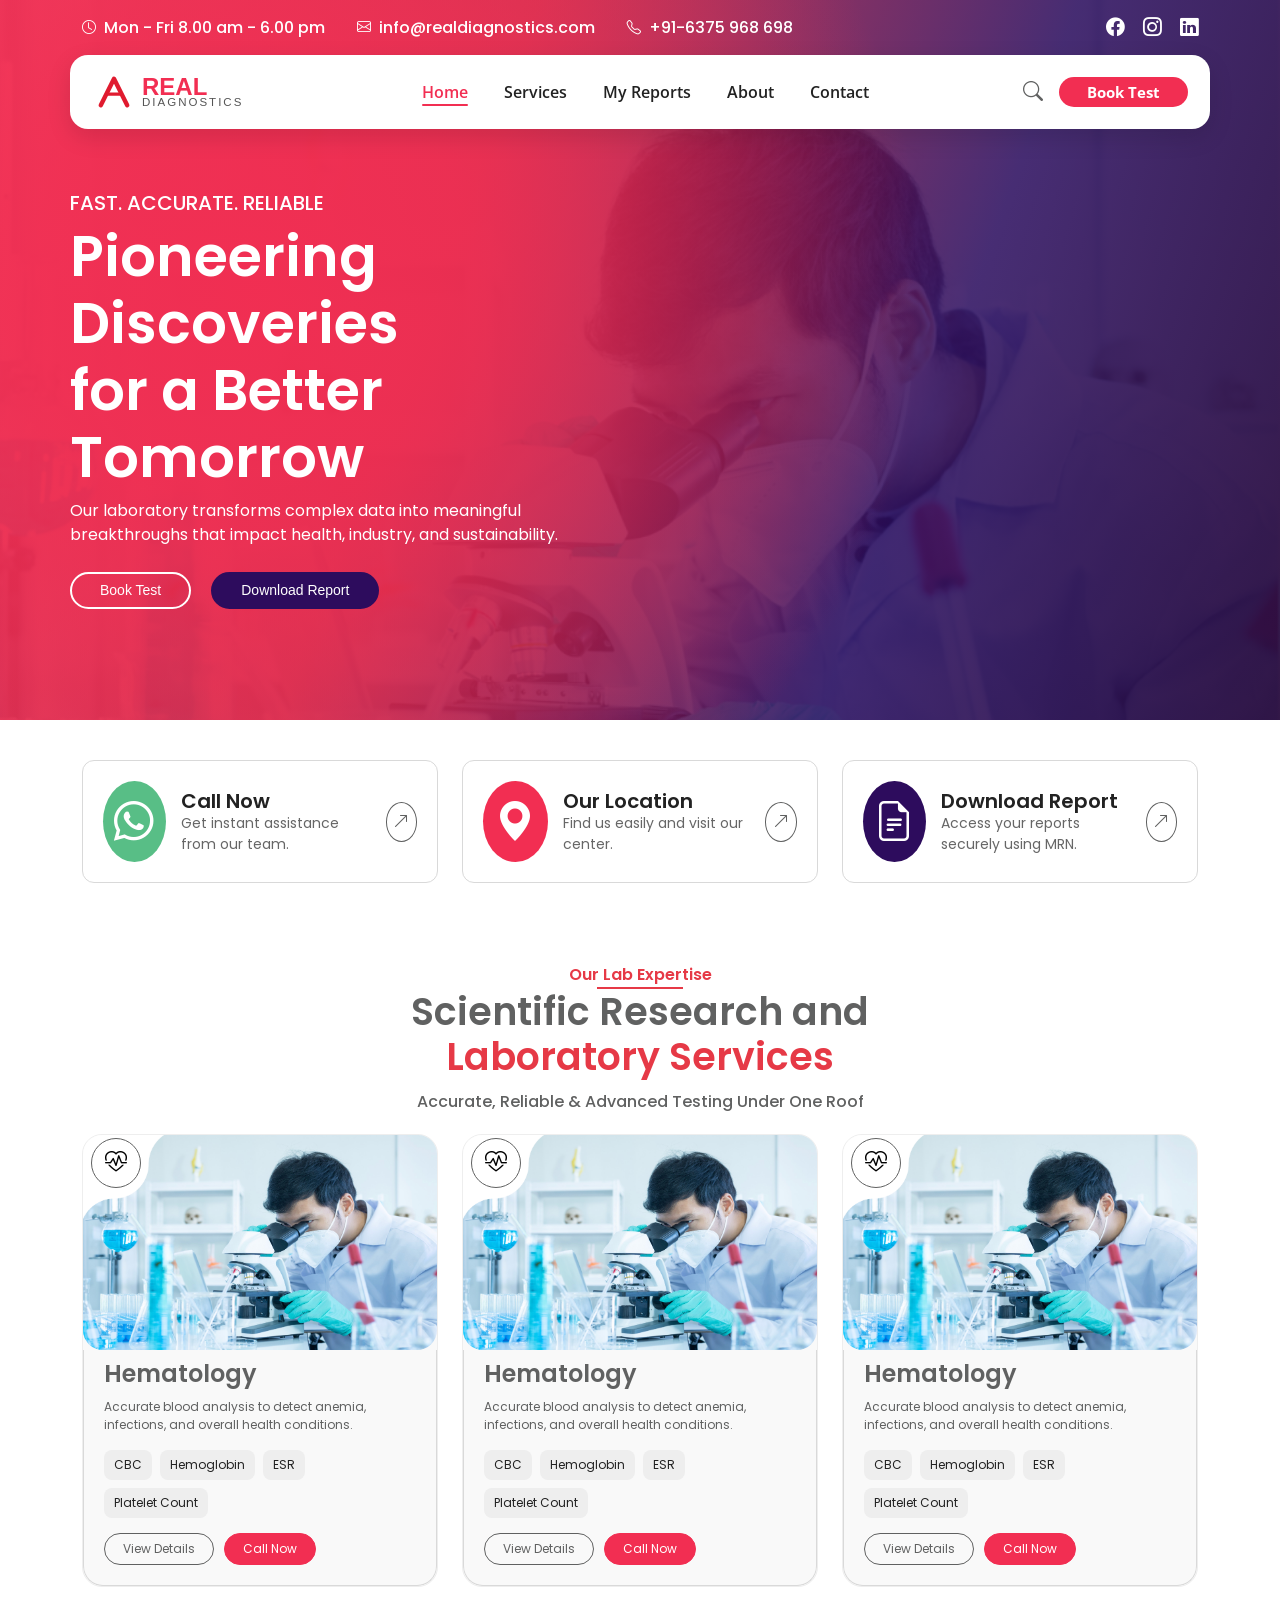
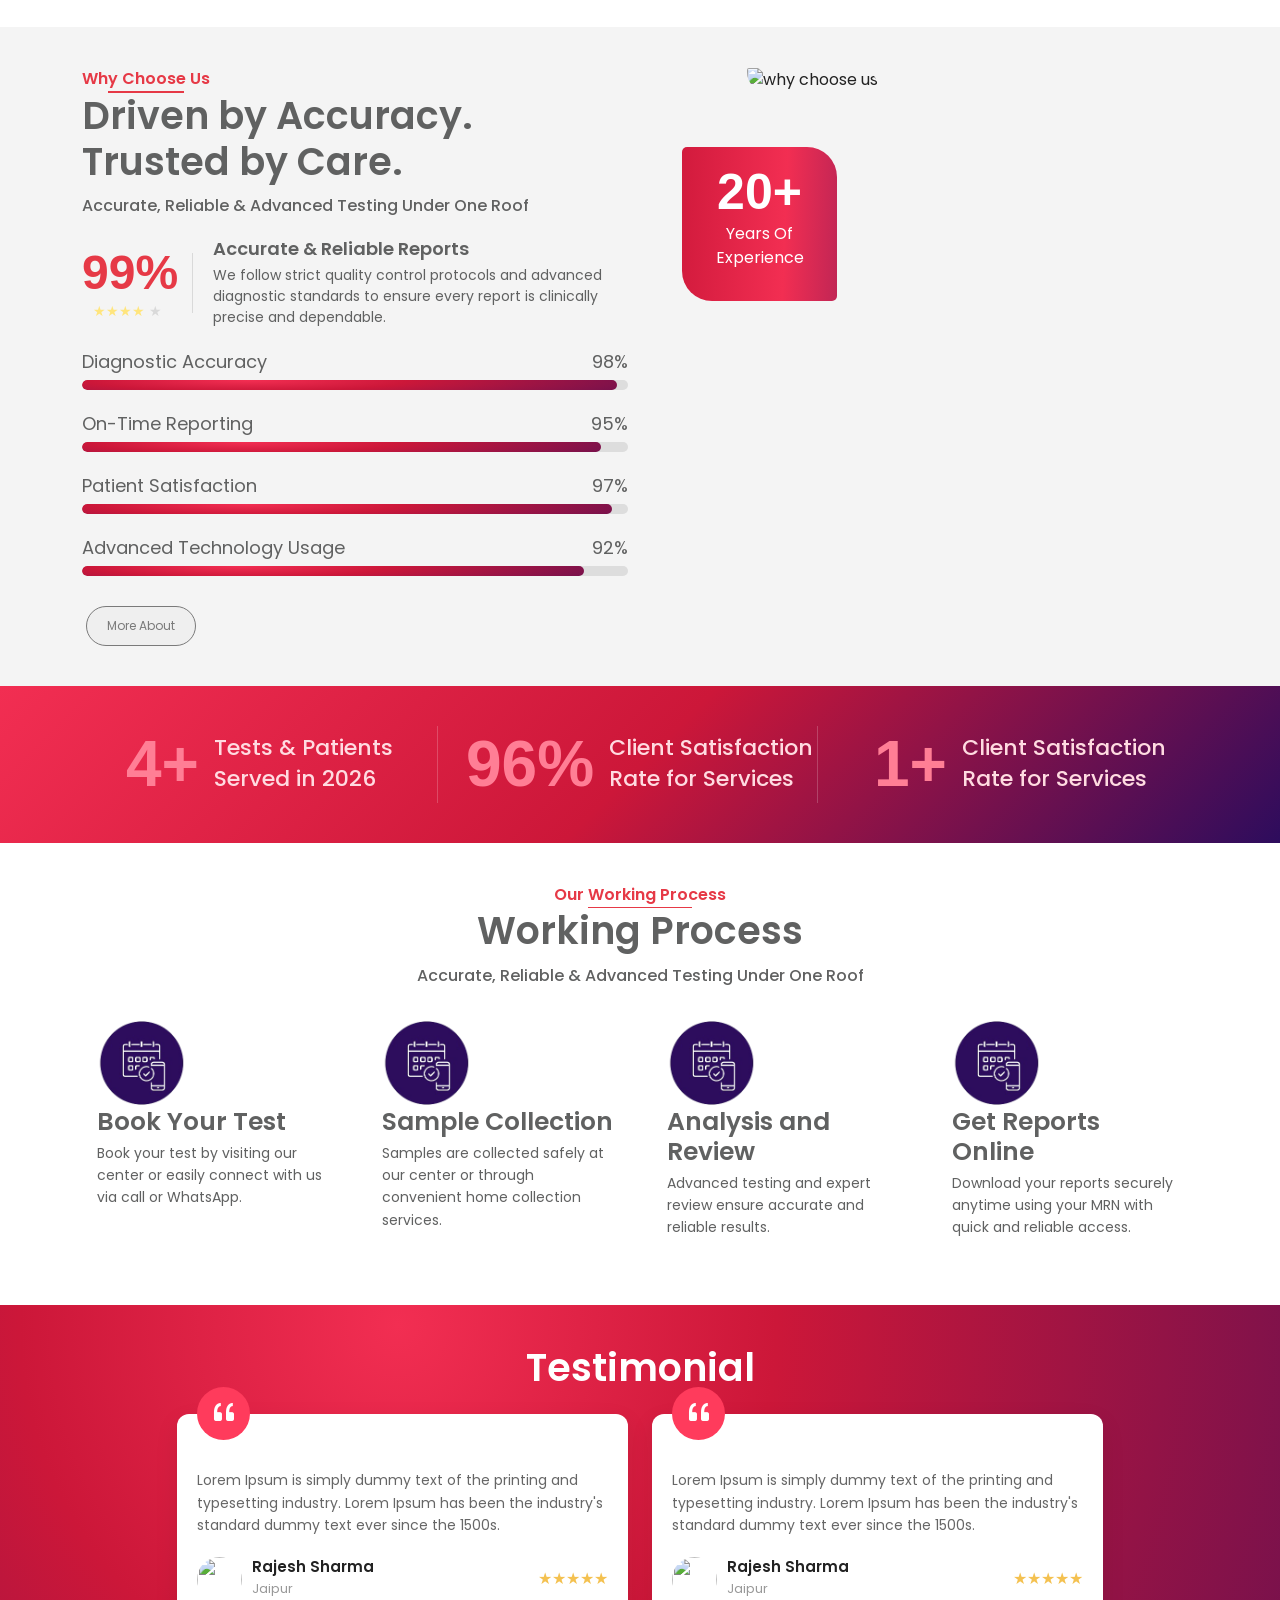
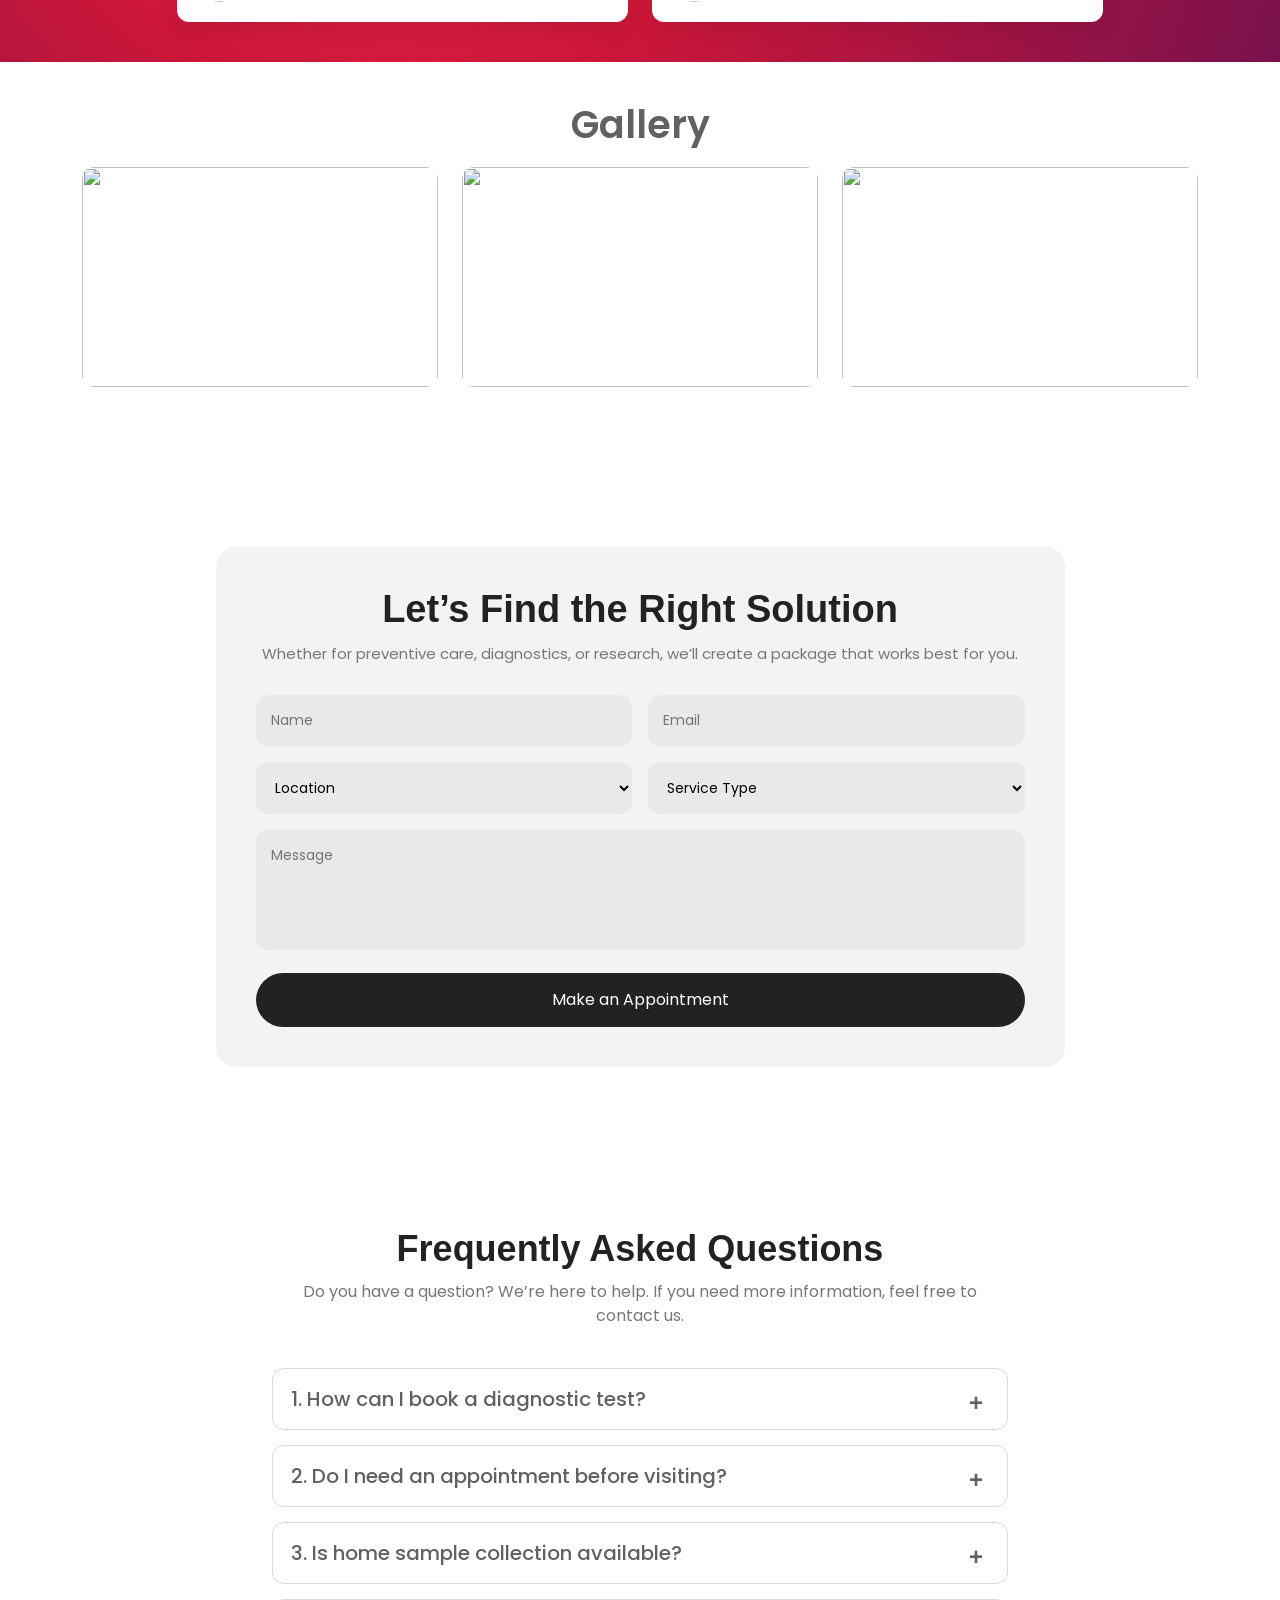
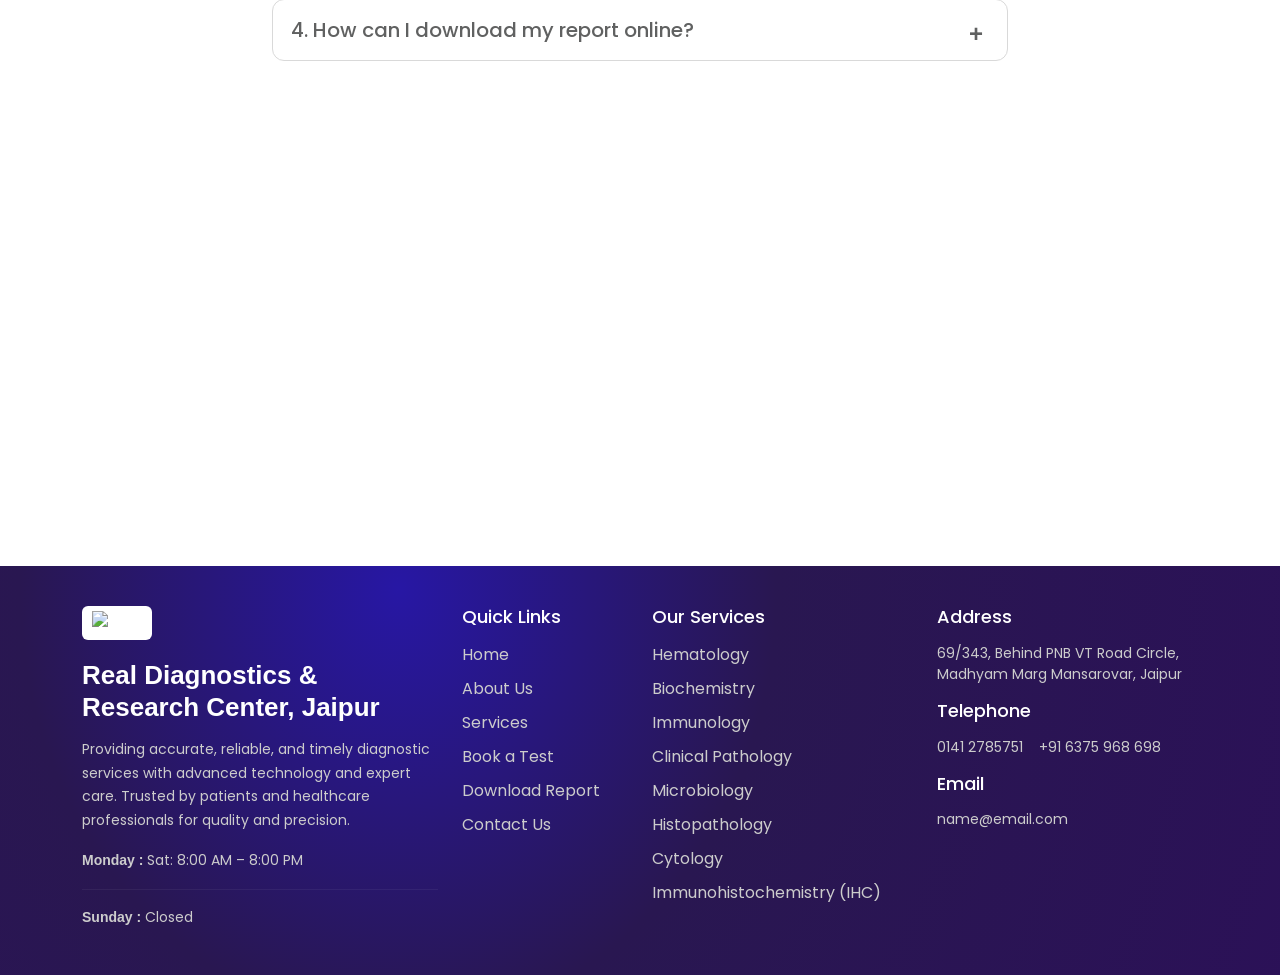
==== commit 9e4b6003: "fixes and ui impovemnt" ====
--- a/index.html
+++ b/index.html
@@ -302,9 +302,18 @@
 
                 <!-- LEFT -->
                 <div class="col-lg-6">
-                    <div class="hm-why-choose-us-title">
-                        <h6>Why Choose Us</h6>
-                        <h2>Driven by Accuracy. Trusted by Care.</h2>
+                    <div class="section-title text-start">
+
+                        <span class="section-subtitle">Why Choose Us</span>
+
+                        <h2 class="section-heading">
+                            Driven by Accuracy. Trusted by Care.
+                        </h2>
+
+                        <p class="section-description">
+                            Accurate, Reliable & Advanced Testing Under One Roof
+                        </p>
+
                     </div>
 
                     <div class="hm-why-choose-us-content">
@@ -343,7 +352,8 @@
                 <!-- RIGHT -->
                 <div class="col-lg-5">
                     <div class="hm-why-choose-us-img-container">
-                        <img src="/images/herobg.png" alt="why choose us">
+                        <img src="https://thumbs.dreamstime.com/b/doctor-talking-patient-her-female-vertical-45184447.jpg"
+                            alt="why choose us">
                         <div class="hm-why-choose-us-badge">
                             <h4>20+</h4>
                             <p>Years Of Experience</p>
@@ -390,9 +400,18 @@
         <div class="container">
 
             <!-- TITLE -->
-            <div class="hm-working-process-title">
-                <h6>Working Process</h6>
-                <h2>Our Working Process</h2>
+            <div class="section-title text-center">
+
+                <span class="section-subtitle">Our Working Process</span>
+
+                <h2 class="section-heading">
+                    Working Process
+                </h2>
+
+                <p class="section-description">
+                    Accurate, Reliable & Advanced Testing Under One Roof
+                </p>
+
             </div>
 
             <!-- STEPS -->
@@ -454,20 +473,21 @@
     <section class="section-padding hm-testimonial-sec">
         <div class="container">
 
-            <!-- TITLE -->
-            <div class="hm-working-process-title text-white">
-                <h2>Testimonial</h2>
+            <div class="section-title text-center mb-4">
+                <h2 class="section-heading text-white mb-4">
+                    Testimonial
+                </h2>
             </div>
 
             <!-- STEPS -->
-            <div class="row g-4">
-
-                <div class="col-lg-6">
+            <div class="row g-4 row justify-content-center">
+
+                <div class="col-lg-5">
                     <div class="hm-testimonial-card">
 
                         <!-- Quote Icon -->
                         <div class="hm-testimonial-quote">
-                            ❝
+                            <i class="bi bi-quote"></i>
                         </div>
 
                         <!-- Content -->
@@ -499,12 +519,12 @@
                     </div>
                 </div>
 
-                <div class="col-lg-6">
+                <div class="col-lg-5">
                     <div class="hm-testimonial-card">
 
                         <!-- Quote Icon -->
                         <div class="hm-testimonial-quote">
-                            ❝
+                            <i class="bi bi-quote"></i>
                         </div>
 
                         <!-- Content -->
@@ -546,9 +566,10 @@
     <section class="section-padding hm-galleary-sec">
         <div class="container">
 
-            <!-- TITLE -->
-            <div class="hm-galleary-title text-center">
-                <h2>Gallery</h2>
+            <div class="section-title text-center">
+                <h2 class="section-heading">
+                    Gallery
+                </h2>
             </div>
 
             <!-- GRID -->
--- a/styles.css
+++ b/styles.css
@@ -8,10 +8,16 @@
   --navy: #1a1f4b;
   --white: #ffffff;
   --off-white: #f8f9fa;
-  --linear-bg:
-    radial-gradient(circle at 20% 30%, #f22e52 0%, transparent 40%),
-    radial-gradient(circle at 80% 20%, #cc1739 0%, transparent 40%),
-    linear-gradient(135deg, #f22e52 0%, #cc1739 40%, #2d0c5d 100%);
+
+  --linear-bg: radial-gradient(
+      182.22% 656.34% at 31.11% 5.54%,
+      #f22e52 0%,
+      #cc1739 16.21%,
+      #2d0c5d 62.1%
+    )
+    /* warning: gradient uses a rotation that is not supported by CSS and may not behave as expected */;
+  background-blend-mode: multiply;
+
   --text-gray: #606161;
 }
 
@@ -393,7 +399,7 @@
 /* Section Title */
 /* WRAPPER */
 .section-title {
-  margin-bottom: 50px;
+  margin-bottom: 20px;
 }
 
 /* SUBTITLE */
@@ -417,10 +423,9 @@
 
 /* MAIN TITLE */
 .section-heading {
-  font-size: 36px;
+  font-size: 38px;
   font-weight: 600;
-  color: #555;
-  line-height: 1.3;
+  color: var(--text-gray);
 }
 
 /* HIGHLIGHT */
@@ -554,17 +559,6 @@
 
 .hm-why-choose-us-sec {
   background: #f4f4f4;
-}
-
-.hm-why-choose-us-title h6 {
-  color: #e63946;
-  font-weight: 600;
-}
-
-.hm-why-choose-us-title h2 {
-  font-size: 32px;
-  font-weight: 700;
-  margin-bottom: 20px;
 }
 
 .why-rating-box {
@@ -663,16 +657,25 @@
 
 .hm-why-choose-us-img-container img {
   width: 100%;
+  height: 565px;
   border-radius: 2px 20px;
+  object-fit: cover;
 }
 
 /* Badge */
 .hm-why-choose-us-badge {
   position: absolute;
   max-width: 155px;
-  top: 20px;
+  top: 80px;
   left: -65px;
-  background: linear-gradient(135deg, #f22e52, #cc1739db, #2d0c5de8);
+  background-blend-mode: multiply;
+  background: linear-gradient(
+    92.09deg,
+    #cc1739 -12.17%,
+    #f22e52 65.93%,
+    #2d0c5d 204.43%
+  );
+
   color: #fff;
   padding: 15px;
   border-radius: 5px 30px;
@@ -734,21 +737,6 @@
   text-align: center;
 }
 
-/* TITLE */
-.hm-working-process-title h6 {
-  color: #e63946;
-  font-weight: 600;
-  margin-bottom: 8px;
-  letter-spacing: 1px;
-}
-
-.hm-working-process-title h2 {
-  font-size: 38px;
-  font-weight: 700;
-  margin-bottom: 60px;
-  color: #333;
-}
-
 /* ROW spacing */
 .hm-working-process-row {
   align-items: stretch;
@@ -798,7 +786,7 @@
 
 .hm-testimonial-card {
   position: relative;
-  padding: 80px 20px;
+  padding: 55px 20px 20px 20px;
   background: #fff;
   border-radius: 12px;
   box-shadow: 0 8px 25px rgba(0, 0, 0, 0.08);
@@ -806,13 +794,13 @@
 
 .hm-testimonial-quote {
   position: absolute;
-  top: -20px;
+  top: -27px;
   left: 20px;
-  width: 45px;
-  height: 45px;
+  width: 53px;
+  height: 53px;
   background: #ff3b5c;
   color: #fff;
-  font-size: 28px;
+  font-size: 32px;
   display: flex;
   align-items: center;
   justify-content: center;
@@ -1020,7 +1008,14 @@
 
 /* Footer Section */
 .hm-footer-sec {
-  background: linear-gradient(135deg, #2d0c5d, #3a0a63, #1c073d);
+  background: radial-gradient(
+    182.22% 656.34% at 31.11% 5.54%,
+    #2717a4 0%,
+    #291751 16.21%,
+    #2d0c5d 62.1%
+  );
+  background-blend-mode: multiply;
+
   color: #fff;
   padding: 40px 0;
 }
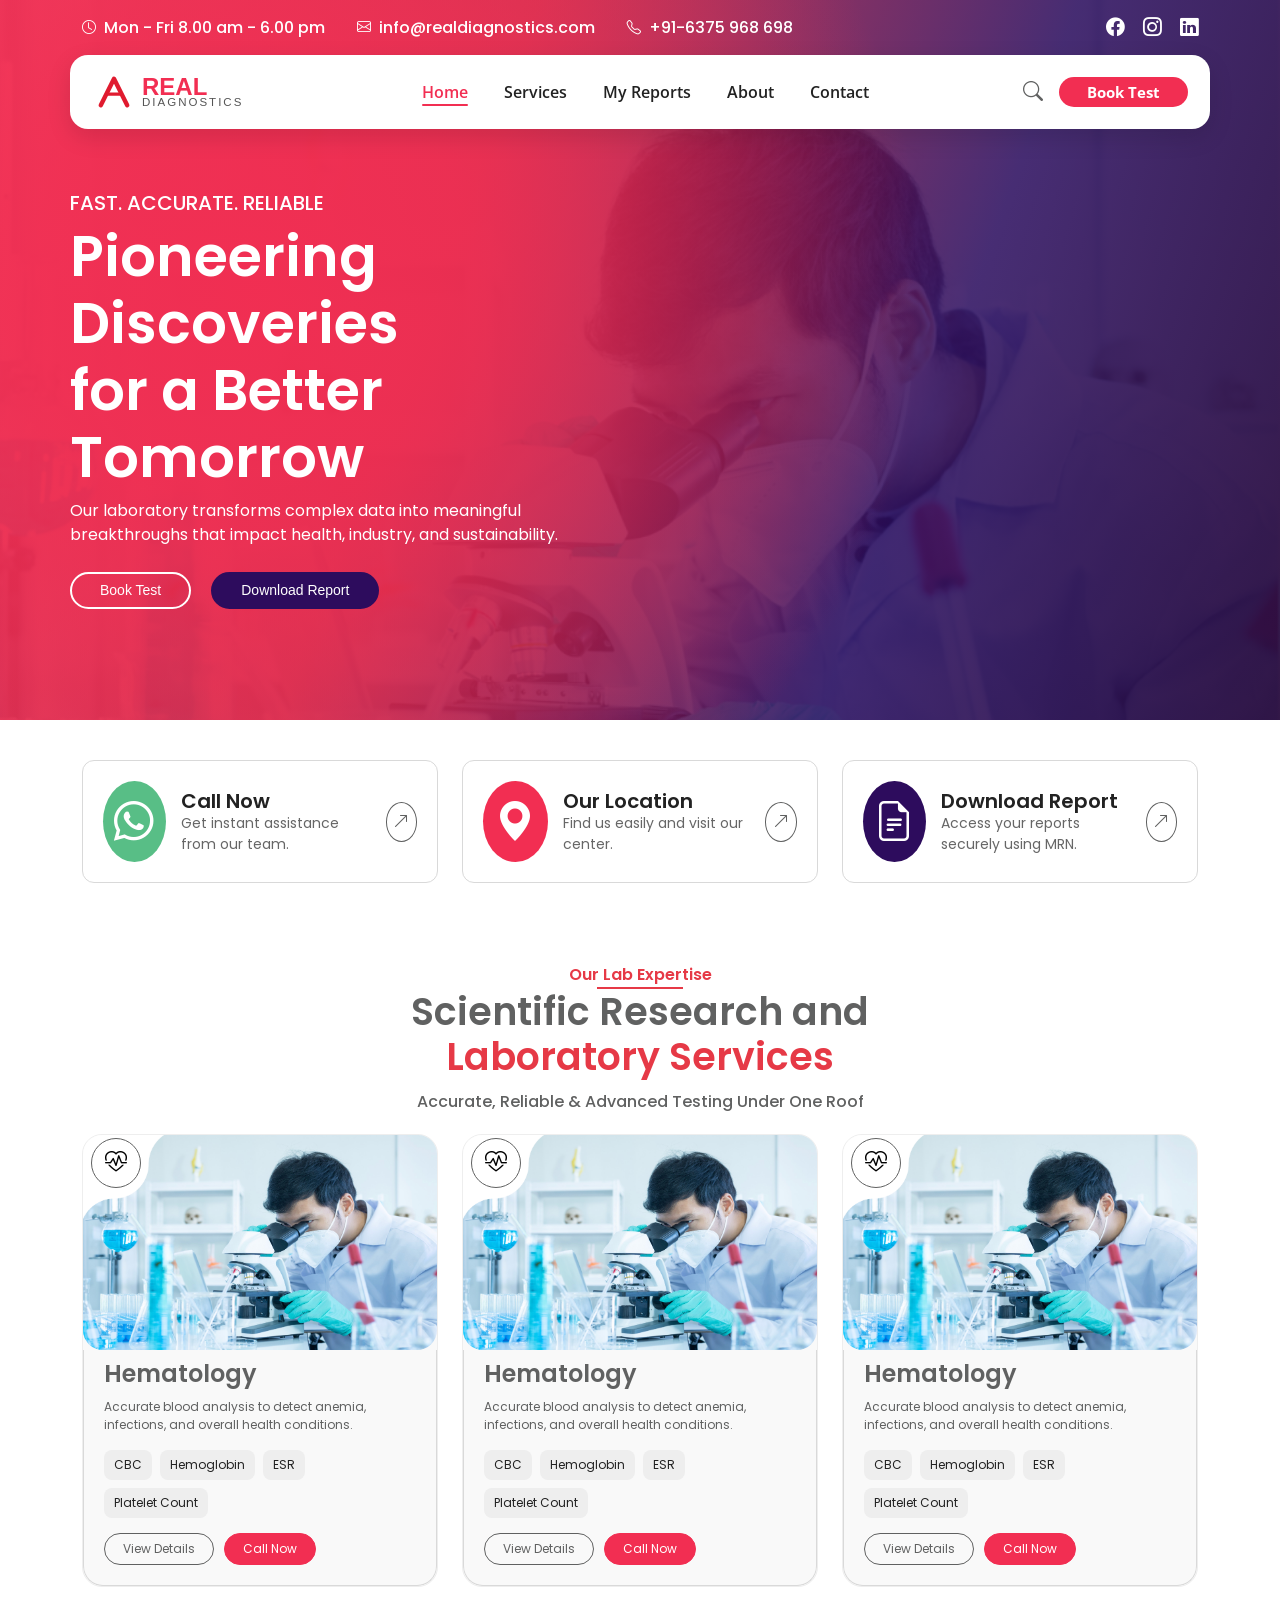
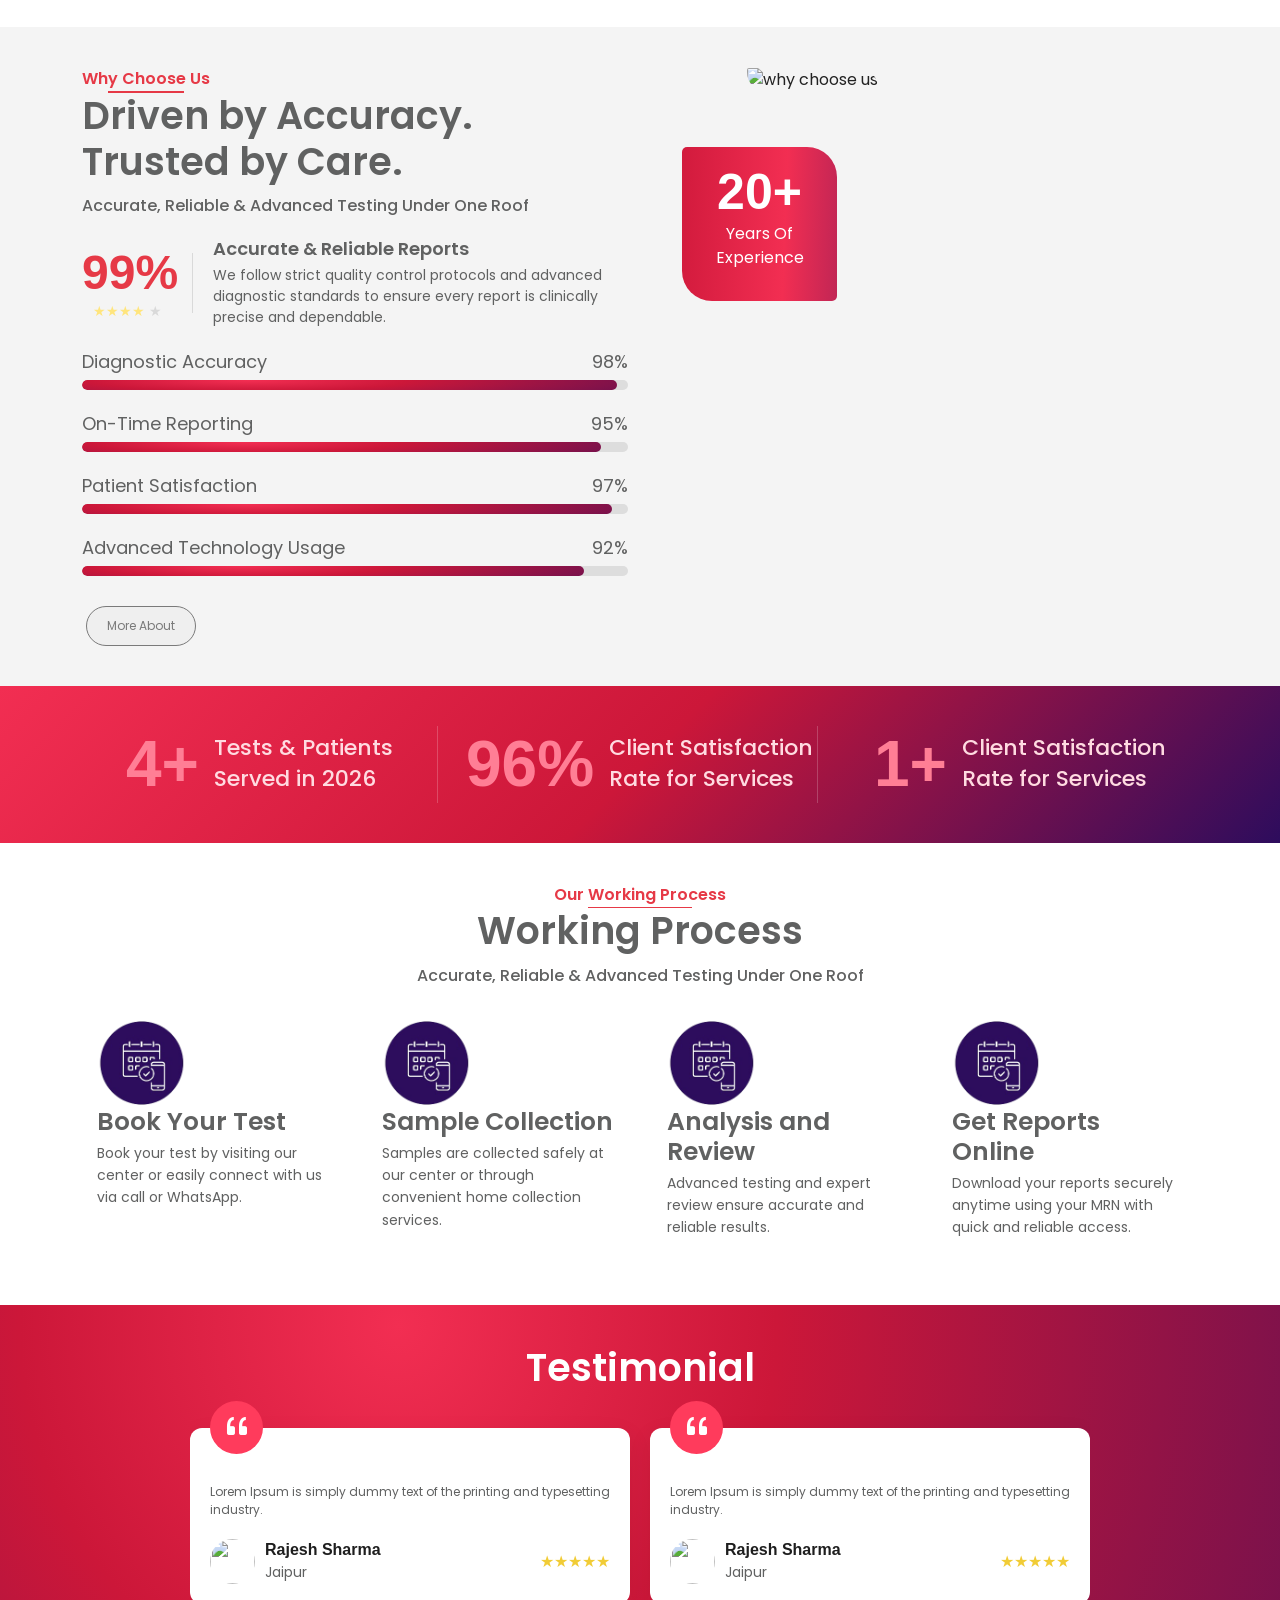
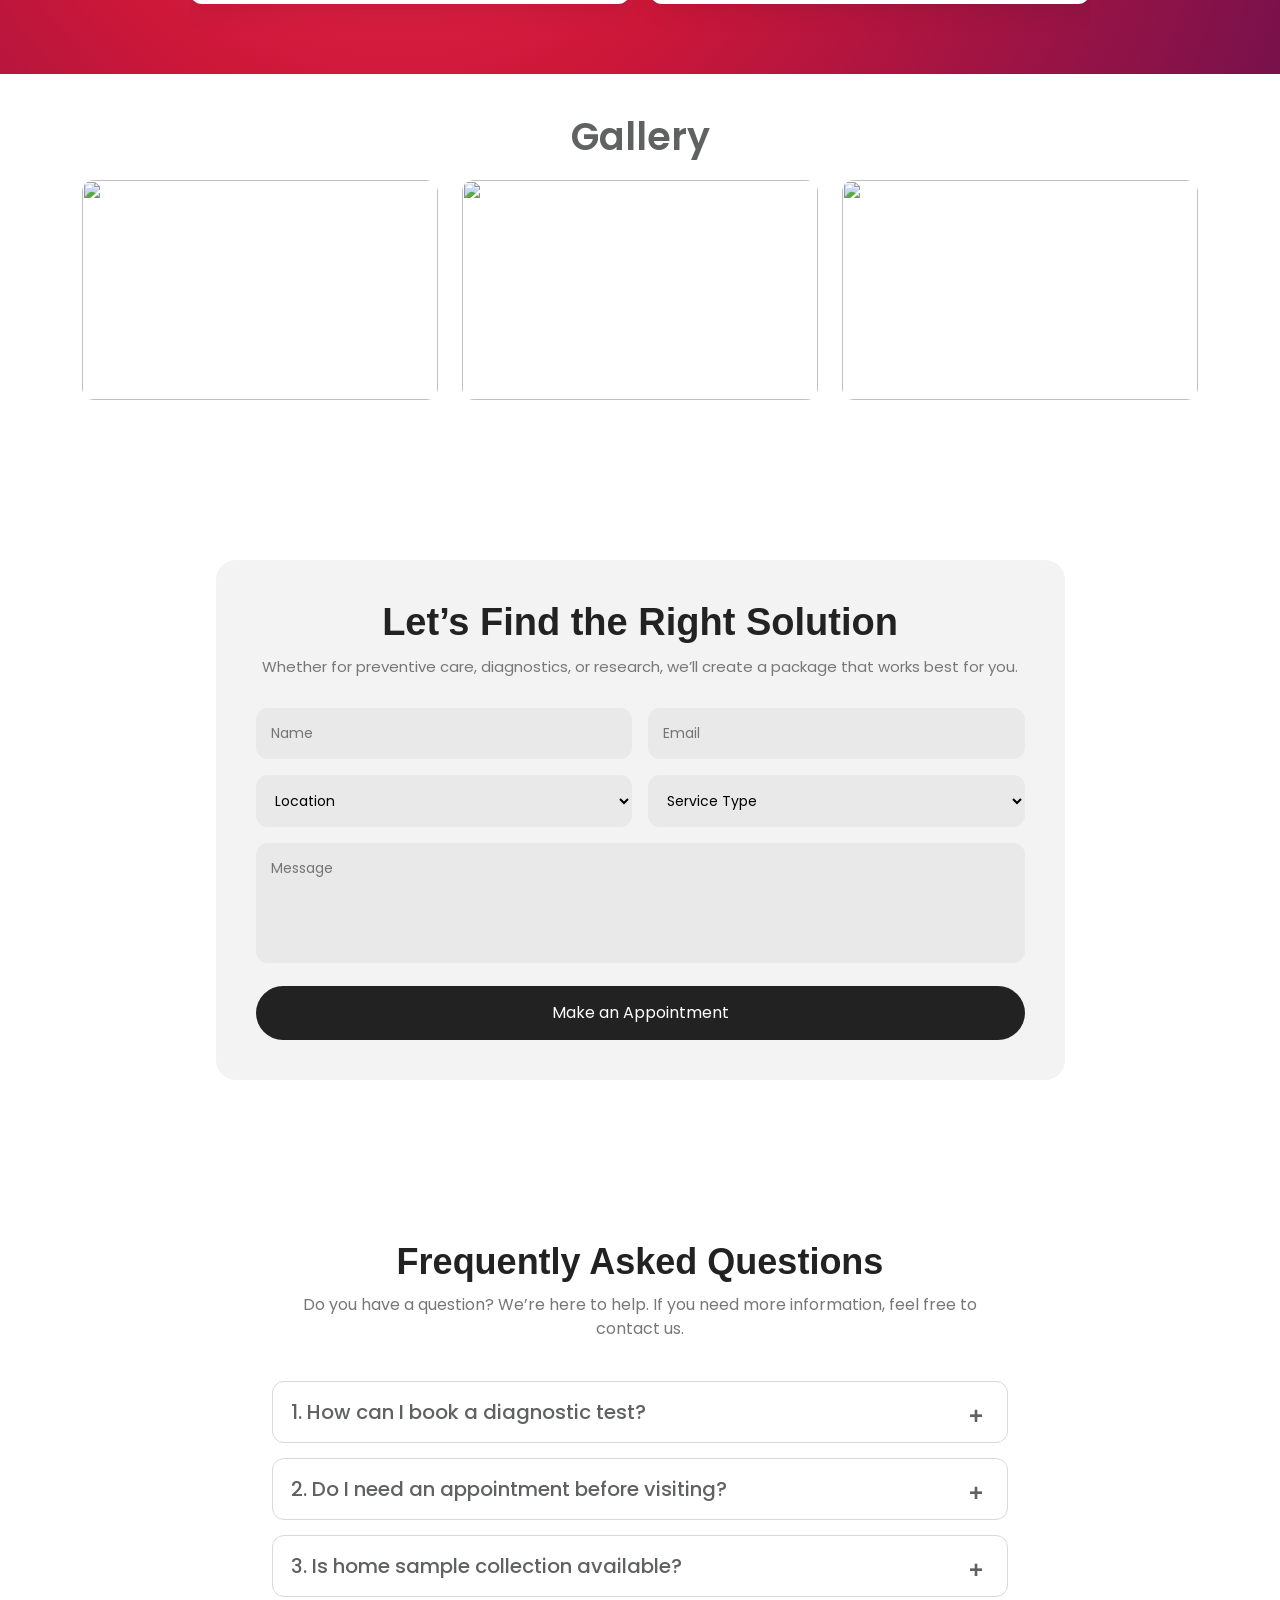
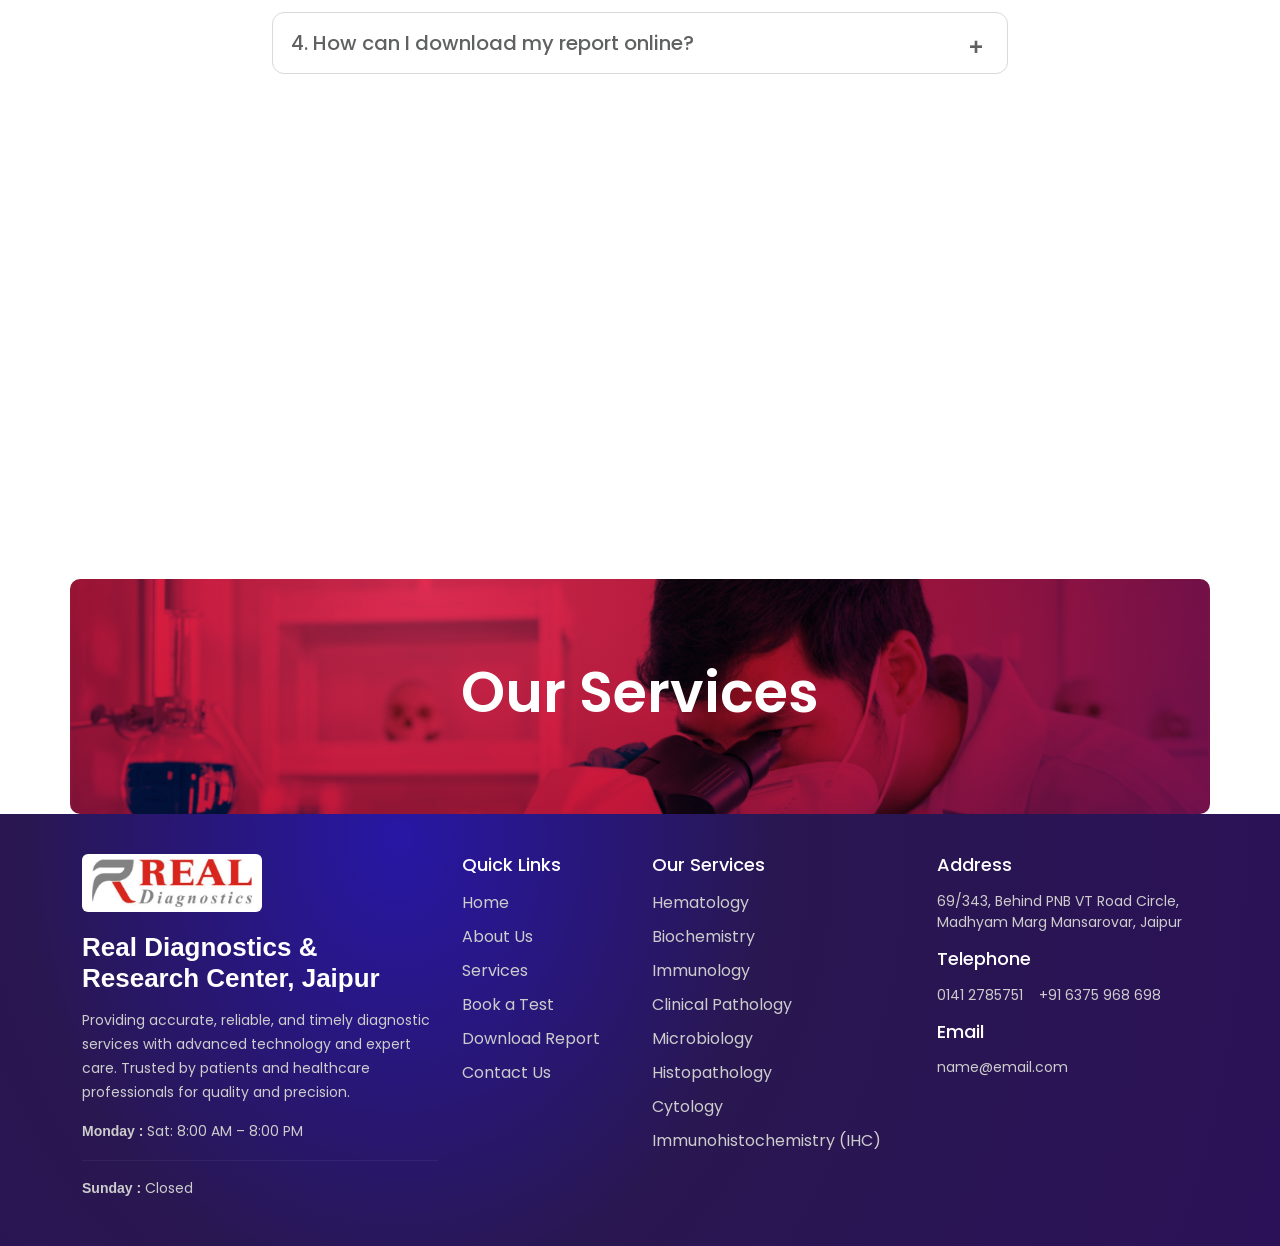
==== commit 6aeb75ba: "enchance images" ====
--- a/index.html
+++ b/index.html
@@ -14,6 +14,8 @@
     <link
         href="https://fonts.googleapis.com/css2?family=Poppins:wght@400;500;600;700;800&family=Open+Sans:wght@400;500;600&display=swap"
         rel="stylesheet" />
+    <!-- Swapper -->
+    <link rel="stylesheet" href="https://cdn.jsdelivr.net/npm/swiper@11/swiper-bundle.min.css" />
     <!-- External CSS -->
     <link rel="stylesheet" href="styles.css" />
 </head>
@@ -473,90 +475,108 @@
     <section class="section-padding hm-testimonial-sec">
         <div class="container">
 
-            <div class="section-title text-center mb-4">
-                <h2 class="section-heading text-white mb-4">
+            <div class="section-title text-center mb-2">
+                <h2 class="section-heading text-white mb-0">
                     Testimonial
                 </h2>
             </div>
 
-            <!-- STEPS -->
-            <div class="row g-4 row justify-content-center">
-
-                <div class="col-lg-5">
-                    <div class="hm-testimonial-card">
-
-                        <!-- Quote Icon -->
-                        <div class="hm-testimonial-quote">
-                            <i class="bi bi-quote"></i>
-                        </div>
-
-                        <!-- Content -->
-                        <p class="hm-testimonial-text">
-                            Lorem Ipsum is simply dummy text of the printing and typesetting industry.
-                            Lorem Ipsum has been the industry's standard dummy text ever since the 1500s.
-                        </p>
-
-                        <!-- Bottom -->
-                        <div class="hm-testimonial-bottom">
-
-                            <!-- Left -->
-                            <div class="hm-testimonial-user">
-                                <img src="https://img.freepik.com/free-photo/young-beautiful-girl-posing-black-leather-jacket-park_1153-8104.jpg"
-                                    alt="">
-                                <div>
-                                    <h5>Rajesh Sharma</h5>
-                                    <span>Jaipur</span>
-                                </div>
-                            </div>
-
-                            <!-- Right Stars -->
-                            <div class="hm-testimonial-stars">
-                                ★★★★★
-                            </div>
-
-                        </div>
-
-                    </div>
-                </div>
-
-                <div class="col-lg-5">
-                    <div class="hm-testimonial-card">
-
-                        <!-- Quote Icon -->
-                        <div class="hm-testimonial-quote">
-                            <i class="bi bi-quote"></i>
-                        </div>
-
-                        <!-- Content -->
-                        <p class="hm-testimonial-text">
-                            Lorem Ipsum is simply dummy text of the printing and typesetting industry.
-                            Lorem Ipsum has been the industry's standard dummy text ever since the 1500s.
-                        </p>
-
-                        <!-- Bottom -->
-                        <div class="hm-testimonial-bottom">
-
-                            <!-- Left -->
-                            <div class="hm-testimonial-user">
-                                <img src="https://img.freepik.com/free-photo/young-beautiful-girl-posing-black-leather-jacket-park_1153-8104.jpg"
-                                    alt="">
-                                <div>
-                                    <h5>Rajesh Sharma</h5>
-                                    <span>Jaipur</span>
-                                </div>
-                            </div>
-
-                            <!-- Right Stars -->
-                            <div class="hm-testimonial-stars">
-                                ★★★★★
-                            </div>
-
-                        </div>
-
-                    </div>
-                </div>
-
-            </div>
+            <div class="hm-testimonial-wrapper">
+
+                <div class="swiper hm-testimonial-swiper">
+                    <div class="swiper-wrapper">
+
+                        <!-- Slide 1 -->
+                        <div class="swiper-slide">
+                            <div class="hm-testimonial-card">
+                                <div class="hm-testimonial-quote">
+                                    <i class="bi bi-quote"></i>
+                                </div>
+
+                                <p class="hm-testimonial-text">
+                                    Lorem Ipsum is simply dummy text of the printing and typesetting industry.
+                                </p>
+
+                                <div class="hm-testimonial-bottom">
+                                    <div class="hm-testimonial-user">
+                                        <img
+                                            src="https://img.freepik.com/free-photo/young-beautiful-girl-posing-black-leather-jacket-park_1153-8104.jpg">
+                                        <div>
+                                            <h5>Rajesh Sharma</h5>
+                                            <span>Jaipur</span>
+                                        </div>
+                                    </div>
+
+                                    <div class="hm-testimonial-stars">
+                                        ★★★★★
+                                    </div>
+                                </div>
+                            </div>
+                        </div>
+
+                        <!-- Slide 2 -->
+                        <div class="swiper-slide">
+                            <div class="hm-testimonial-card">
+                                <div class="hm-testimonial-quote">
+                                    <i class="bi bi-quote"></i>
+                                </div>
+
+                                <p class="hm-testimonial-text">
+                                    Lorem Ipsum is simply dummy text of the printing and typesetting industry.
+                                </p>
+
+                                <div class="hm-testimonial-bottom">
+                                    <div class="hm-testimonial-user">
+                                        <img
+                                            src="https://img.freepik.com/free-photo/young-beautiful-girl-posing-black-leather-jacket-park_1153-8104.jpg">
+                                        <div>
+                                            <h5>Rajesh Sharma</h5>
+                                            <span>Jaipur</span>
+                                        </div>
+                                    </div>
+
+                                    <div class="hm-testimonial-stars">
+                                        ★★★★★
+                                    </div>
+                                </div>
+                            </div>
+                        </div>
+
+                        <!-- Slide 2 -->
+                        <div class="swiper-slide">
+                            <div class="hm-testimonial-card">
+                                <div class="hm-testimonial-quote">
+                                    <i class="bi bi-quote"></i>
+                                </div>
+
+                                <p class="hm-testimonial-text">
+                                    Lorem Ipsum is simply dummy text of the printing and typesetting industry.
+                                </p>
+
+                                <div class="hm-testimonial-bottom">
+                                    <div class="hm-testimonial-user">
+                                        <img
+                                            src="https://img.freepik.com/free-photo/young-beautiful-girl-posing-black-leather-jacket-park_1153-8104.jpg">
+                                        <div>
+                                            <h5>Rajesh Sharma</h5>
+                                            <span>Jaipur</span>
+                                        </div>
+                                    </div>
+
+                                    <div class="hm-testimonial-stars">
+                                        ★★★★★
+                                    </div>
+                                </div>
+                            </div>
+                        </div>
+
+
+
+                    </div>
+                </div>
+
+            </div>
+
         </div>
     </section>
 
@@ -757,6 +777,10 @@
         </iframe>
     </section>
 
+    <!-- Common Hero Section -->
+    <section class="common-hero-section container">
+        <h1>Our Services</h1>
+    </section>
 
     <!-- Footer Section -->
     <footer class="hm-footer-sec">
@@ -767,7 +791,7 @@
                 <div class="col-lg-4 col-md-6">
                     <div class="hm-footer-about">
 
-                        <img src="/images/logo.png" alt="logo" class="hm-footer-logo">
+                        <img src="/images/logo.jpg" alt="logo" class="hm-footer-logo">
 
                         <h4>Real Diagnostics & <br> Research Center, Jaipur</h4>
 
@@ -840,61 +864,13 @@
         </div>
     </footer>
 
-    <script>
-        const progressData = [
-            { label: "Diagnostic Accuracy", value: 98 },
-            { label: "On-Time Reporting", value: 95 },
-            { label: "Patient Satisfaction", value: 97 },
-            { label: "Advanced Technology Usage", value: 92 }
-        ];
-
-        const wrapper = document.getElementById("progressWrapper");
-
-        progressData.forEach(item => {
-            const div = document.createElement("div");
-            div.classList.add("hm-why-choose-us-progress-item");
-
-            div.innerHTML = `
-    <div class="hm-why-choose-us-progress-top">
-      <span>${item.label}</span>
-      <span>${item.value}%</span>
-    </div>
-    <div class="hm-why-choose-us-progress-bar">
-      <div class="hm-why-choose-us-progress-fill" data-width="${item.value}"></div>
-    </div>
-  `;
-
-            wrapper.appendChild(div);
-        });
-
-        // Animation
-        window.addEventListener("load", () => {
-            document.querySelectorAll(".hm-why-choose-us-progress-fill")
-                .forEach(el => {
-                    el.style.width = el.getAttribute("data-width") + "%";
-                });
-        });
-    </script>
-
-    <script>
-        document.querySelectorAll('.hm-counter-item h3').forEach(el => {
-            let target = el.innerText.replace(/\D/g, '');
-            let count = 0;
-
-            let interval = setInterval(() => {
-                count += Math.ceil(target / 50);
-                if (count >= target) {
-                    el.innerText = el.innerText;
-                    clearInterval(interval);
-                } else {
-                    el.innerText = count + (el.innerText.includes('+') ? '+' : '%');
-                }
-            }, 30);
-        });
-    </script>
-
     <!-- Bootstrap 5 JS -->
     <script src="https://cdn.jsdelivr.net/npm/bootstrap@5.3.3/dist/js/bootstrap.bundle.min.js"></script>
+    <!-- swapper script -->
+    <script src="https://cdn.jsdelivr.net/npm/swiper@11/swiper-bundle.min.js"></script>
+    <!-- custom script -->
+    <script src="script.js"></script>
+    <script src="swappger.js"></script>
 </body>
 
 </html>
--- a/styles.css
+++ b/styles.css
@@ -790,6 +790,7 @@
   background: #fff;
   border-radius: 12px;
   box-shadow: 0 8px 25px rgba(0, 0, 0, 0.08);
+  overflow: visible;
 }
 
 .hm-testimonial-quote {
@@ -808,9 +809,8 @@
 }
 
 .hm-testimonial-text {
-  font-size: 14px;
-  color: #666;
-  line-height: 1.6;
+  font-size: 12px;
+  color: var(--text-gray);
   margin-bottom: 20px;
 }
 
@@ -835,18 +835,30 @@
 
 .hm-testimonial-user h5 {
   margin: 0;
-  font-size: 15px;
-  font-weight: 600;
+  font-size: 16px;
+  font-weight: 700;
+  color: #1e1e1e;
 }
 
 .hm-testimonial-user span {
-  font-size: 13px;
-  color: #999;
+  font-size: 14px;
+  color: var(--text-gray);
 }
 
 .hm-testimonial-stars {
-  color: #f4c150;
+  color: #f1cc36;
   font-size: 16px;
+}
+
+/* swapper css */
+.hm-testimonial-swiper {
+  padding: 30px 0px;
+}
+
+.hm-testimonial-wrapper {
+  max-width: 900px;
+  justify-content: center;
+  margin: 0 auto;
 }
 
 /* Gallery Section */
@@ -1084,6 +1096,32 @@
   color: #ccc;
   font-size: 14px;
   margin-bottom: 15px;
+}
+
+/* Common Hero Section */
+.common-hero-section {
+  background:
+    radial-gradient(
+      182.22% 656.34% at 31.11% 5.54%,
+      #f22e52 0%,
+      #cc1739 16.21%,
+      #2d0c5d 62.1%
+    ),
+    url("images/herobg.png");
+  background-blend-mode: multiply;
+
+  background-size: cover;
+  background-position: right center;
+  background-repeat: no-repeat;
+  padding: 80px 0px;
+  border-radius: 10px;
+}
+
+.common-hero-section h1 {
+  color: #fff;
+  font-size: 56px;
+  text-align: center;
+  font-weight: 600;
 }
 
 /* RESPONSIVE */
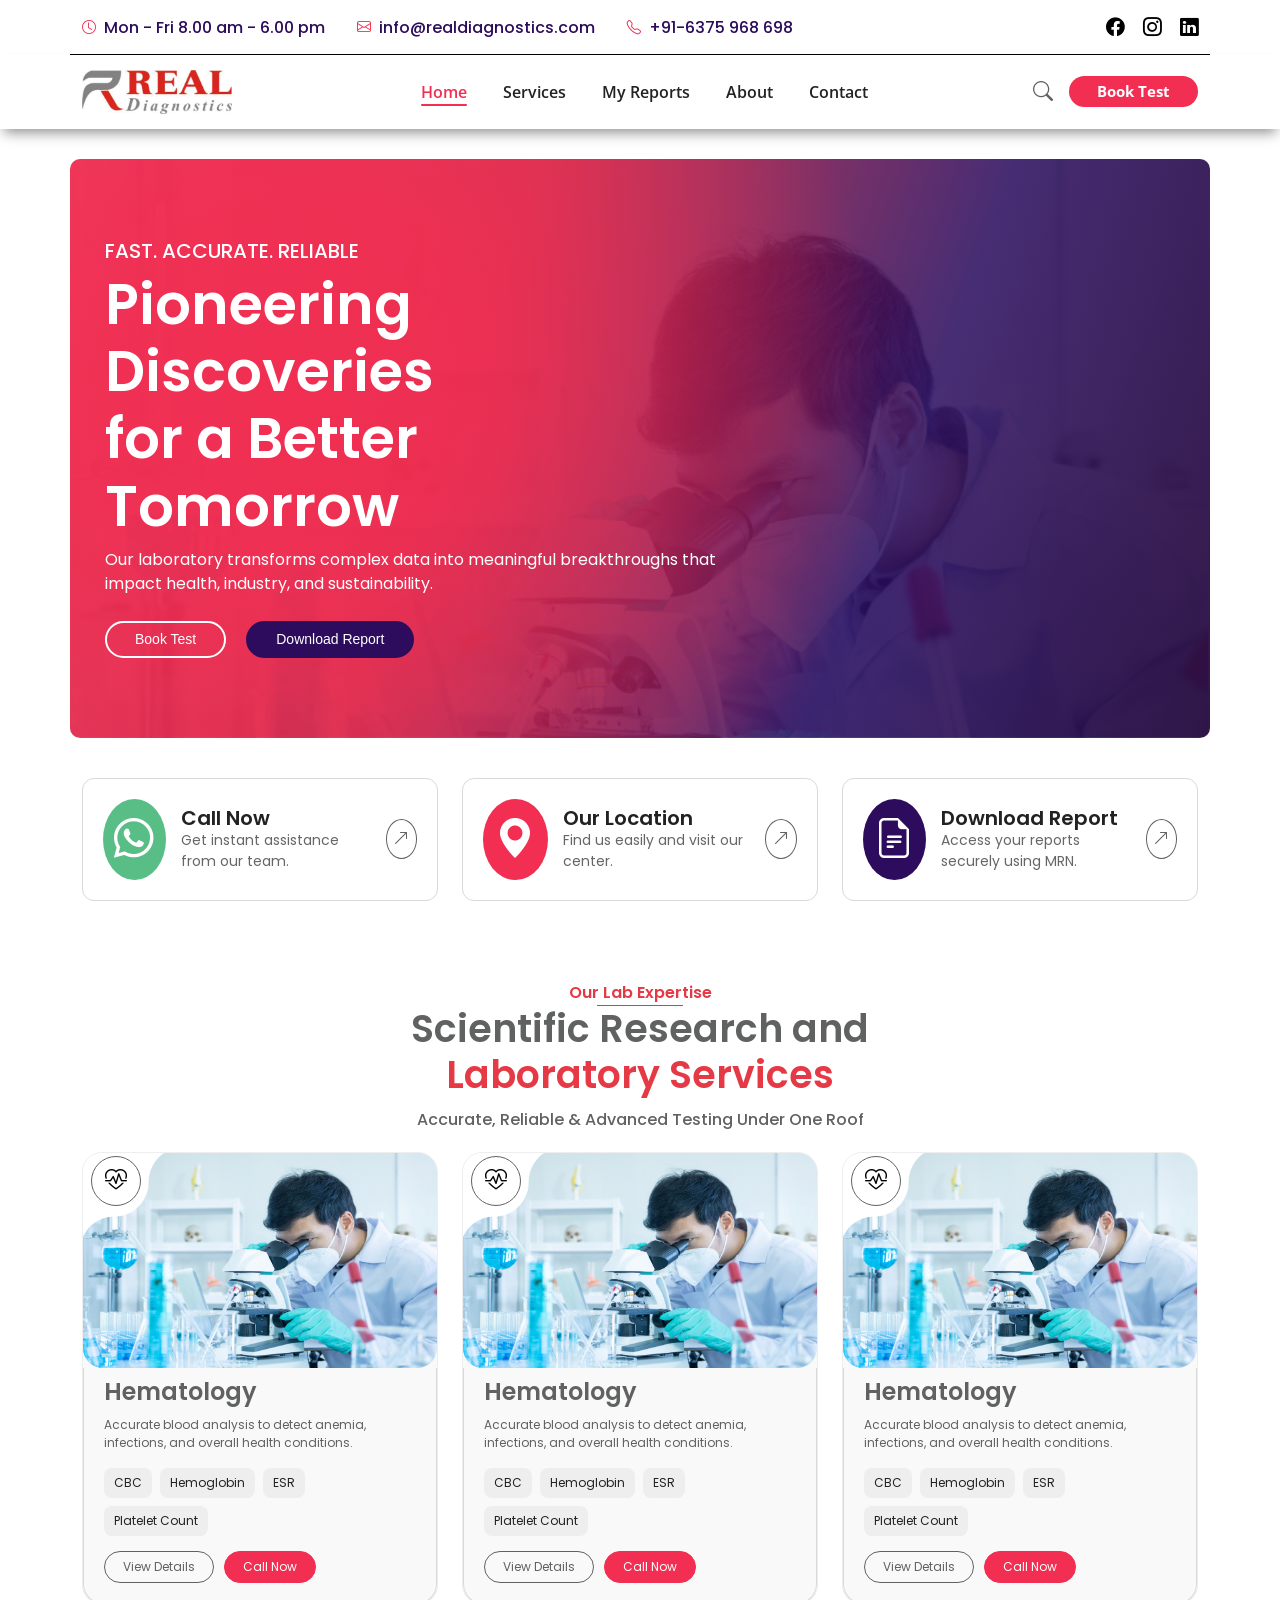
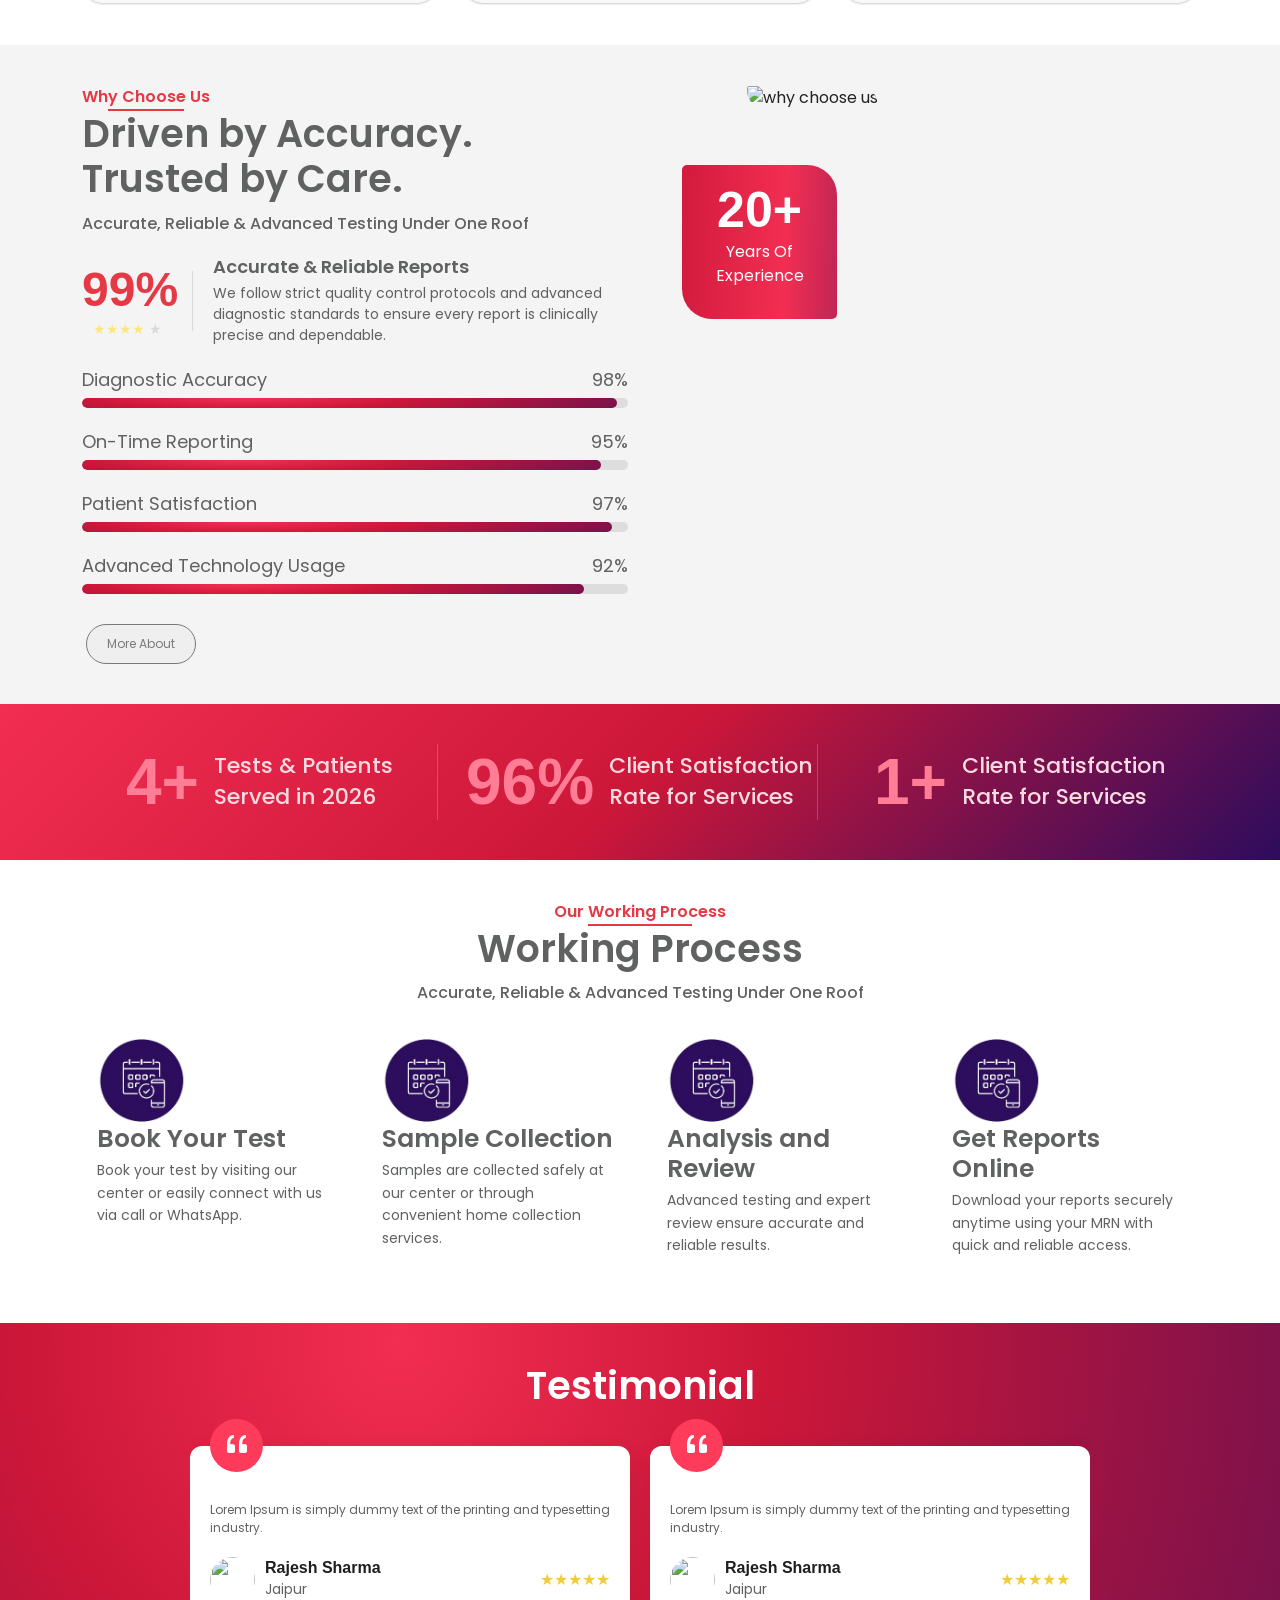
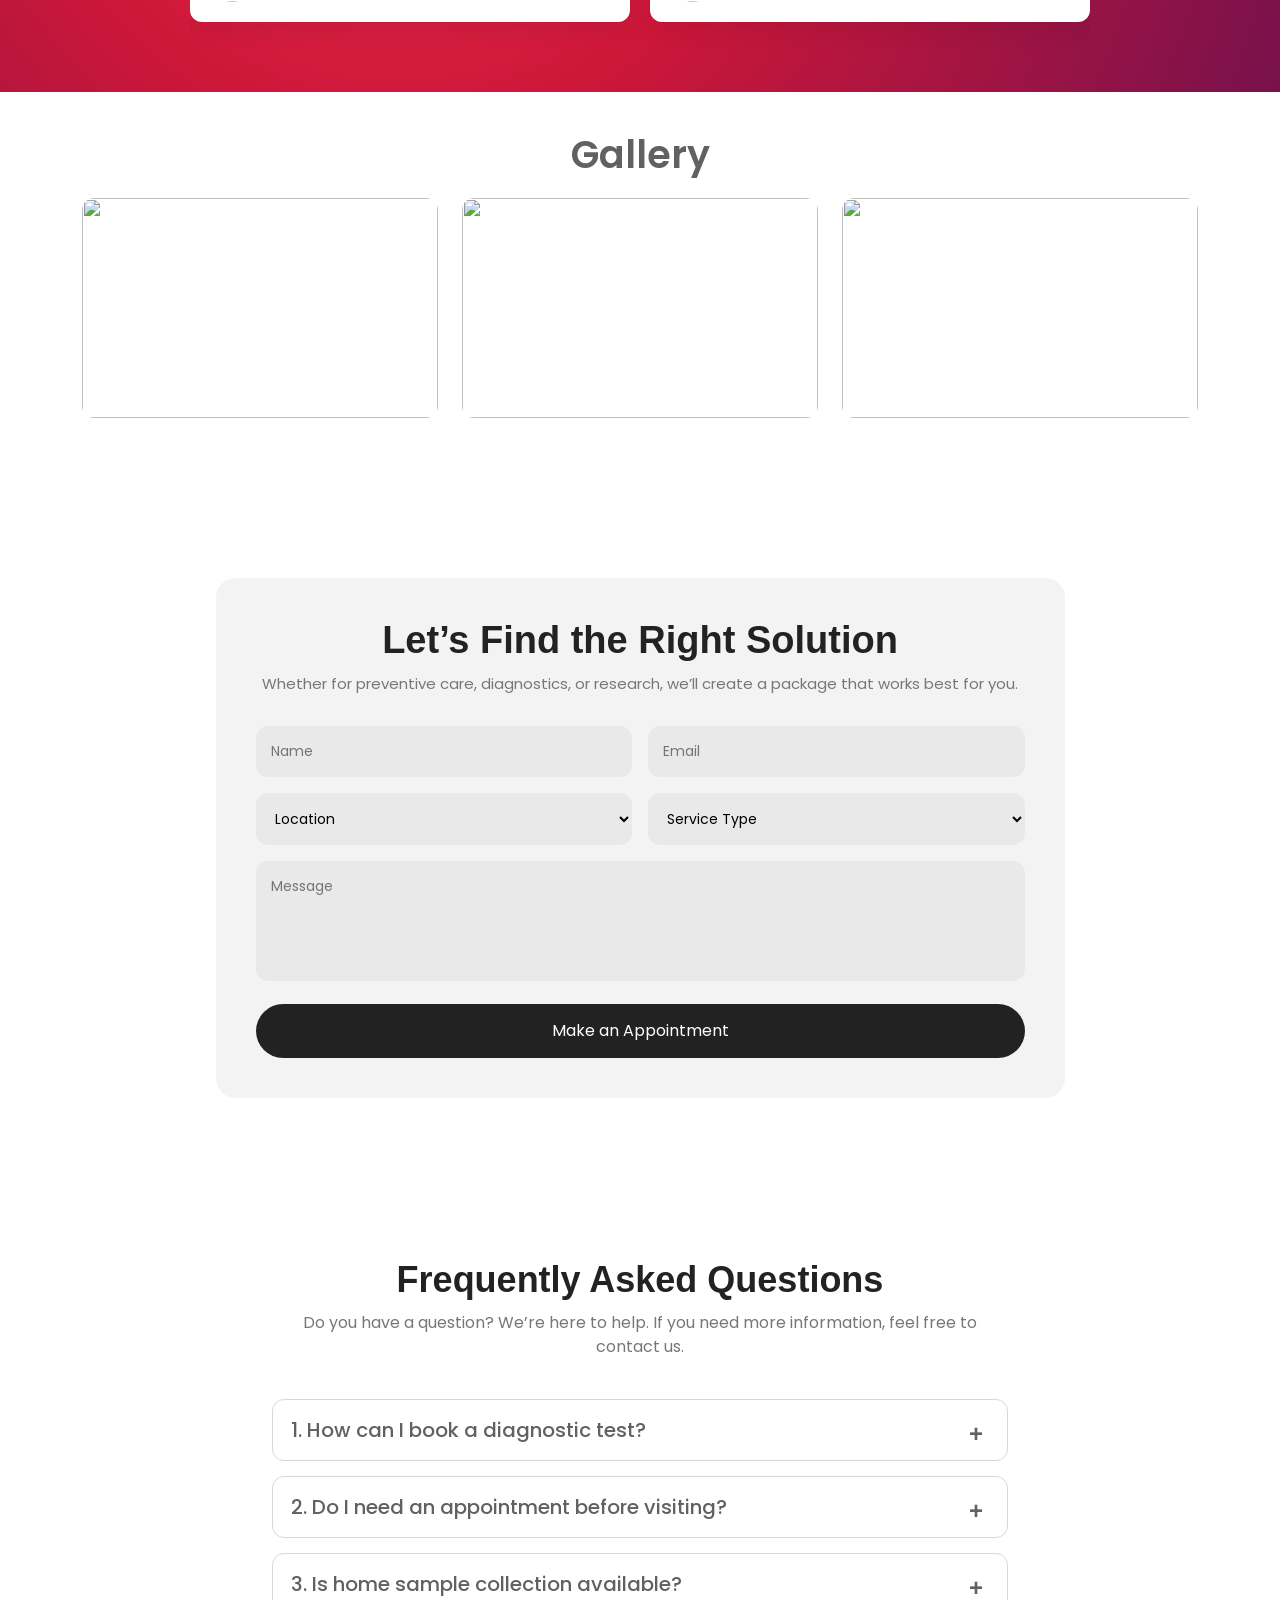
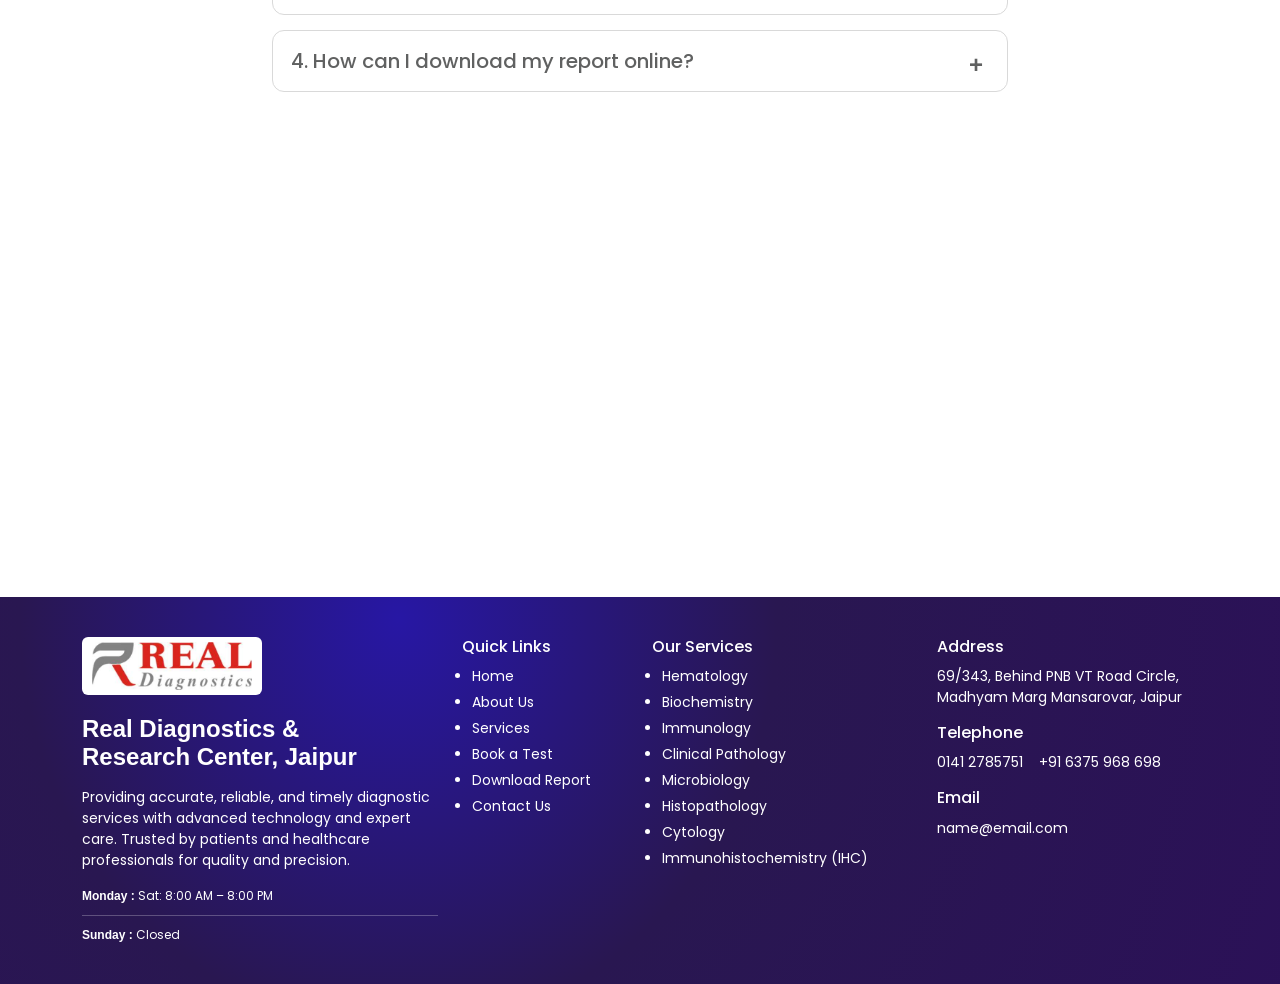
==== commit e921cd59: "added new pages and fixes" ====
--- a/index.html
+++ b/index.html
@@ -22,100 +22,87 @@
 
 <body>
 
-
-    <!-- ══════════════ MAIN HERO SECTION (WITH OVERLAY ELEMENTS) ══════════════ -->
-    <main class="hero">
-        <div class="hero-background" aria-hidden="true">
-            <div class="hero-bg"></div>
-        </div>
-
-        <!-- TOP INFO BAR (Overlay on Hero) -->
-        <div class="top-bar hero-overlay-top container">
-            <div class="container">
-                <div class="top-bar-content">
-                    <div class="top-bar-left">
-                        <a href="#" class="top-bar-item">
-                            <i class="bi bi-clock"></i>
-                            <span>Mon - Fri 8.00 am - 6.00 pm</span>
-                        </a>
-                        <a href="mailto:info@realdiagnostics.com" class="top-bar-item">
-                            <i class="bi bi-envelope"></i>
-                            <span>info@realdiagnostics.com</span>
-                        </a>
-                        <a href="tel:+916375968698" class="top-bar-item">
-                            <i class="bi bi-telephone"></i>
-                            <span>+91-6375 968 698</span>
-                        </a>
-                    </div>
-                    <div class="top-bar-social">
-                        <a href="#" aria-label="Facebook" title="Facebook"><i class="bi bi-facebook"></i></a>
-                        <a href="#" aria-label="Instagram" title="Instagram"><i class="bi bi-instagram"></i></a>
-                        <a href="#" aria-label="LinkedIn" title="LinkedIn"><i class="bi bi-linkedin"></i></a>
-                    </div>
-                </div>
-            </div>
-        </div>
-
-        <!-- NAVBAR (Overlay on Hero) -->
-        <nav class="navbar navbar-expand-lg navbar-custom hero-overlay-navbar container" aria-label="Main navigation">
-            <div class="container">
-                <a class="navbar-brand me-4" href="#">
-                    <svg class="brand-icon" viewBox="0 0 40 40" fill="none" xmlns="http://www.w3.org/2000/svg"
-                        aria-hidden="true">
-                        <path d="M8 32 L20 8 L32 32" stroke="#e01b2f" stroke-width="4" stroke-linecap="round"
-                            stroke-linejoin="round" />
-                        <path d="M14 22 L26 22" stroke="#e01b2f" stroke-width="3" stroke-linecap="round" />
-                    </svg>
-                    <span>
-                        REAL
-                        <span class="brand-sub">Diagnostics</span>
-                    </span>
-                </a>
-
-                <button class="navbar-toggler ms-auto me-2" type="button" data-bs-toggle="collapse"
-                    data-bs-target="#mainNav" aria-controls="mainNav" aria-expanded="false"
-                    aria-label="Toggle navigation">
-                    <i class="bi bi-list fs-2"></i>
-                </button>
-
-                <div class="collapse navbar-collapse" id="mainNav">
-                    <ul class="navbar-nav mx-auto mb-2 mb-lg-0 gap-lg-1">
-                        <li class="nav-item"><a class="nav-link active" href="#">Home</a></li>
-                        <li class="nav-item"><a class="nav-link" href="#">Services</a></li>
-                        <li class="nav-item"><a class="nav-link" href="#">My Reports</a></li>
-                        <li class="nav-item"><a class="nav-link" href="#">About</a></li>
-                        <li class="nav-item"><a class="nav-link" href="#">Contact</a></li>
-                    </ul>
-
-                    <div class="d-flex align-items-center gap-3 mt-3 mt-lg-0">
-                        <i class="bi bi-search search-icon" aria-hidden="true"></i>
-                        <a href="#" class="btn btn-book-nav">Book Test</a>
-                    </div>
-                </div>
-            </div>
-        </nav>
-
-        <!-- Hero Section -->
-        <section class="section-padding hero-left-content container">
+    <!-- TOP INFO BAR (Overlay on Hero) -->
+    <div class="top-bar hero-overlay-top container">
+        <div class="container">
+            <div class="top-bar-content">
+                <div class="top-bar-left">
+                    <a href="#" class="top-bar-item">
+                        <i class="bi bi-clock"></i>
+                        <span>Mon - Fri 8.00 am - 6.00 pm</span>
+                    </a>
+                    <a href="mailto:info@realdiagnostics.com" class="top-bar-item">
+                        <i class="bi bi-envelope"></i>
+                        <span>info@realdiagnostics.com</span>
+                    </a>
+                    <a href="tel:+916375968698" class="top-bar-item">
+                        <i class="bi bi-telephone"></i>
+                        <span>+91-6375 968 698</span>
+                    </a>
+                </div>
+                <div class="top-bar-social">
+                    <a href="#" aria-label="Facebook" title="Facebook"><i class="bi bi-facebook"></i></a>
+                    <a href="#" aria-label="Instagram" title="Instagram"><i class="bi bi-instagram"></i></a>
+                    <a href="#" aria-label="LinkedIn" title="LinkedIn"><i class="bi bi-linkedin"></i></a>
+                </div>
+            </div>
+        </div>
+    </div>
+
+    <nav class="navbar navbar-expand-lg navbar-custom hero-overlay-navbar" aria-label="Main navigation">
+        <div class="container">
+            <a class="navbar-brand me-4" href="/">
+                <div class="brand-icon">
+                    <img src="/images/logo.jpg" alt="logo">
+                </div>
+
+            </a>
+
+            <button class="navbar-toggler ms-auto me-2" type="button" data-bs-toggle="collapse"
+                data-bs-target="#mainNav" aria-controls="mainNav" aria-expanded="false" aria-label="Toggle navigation">
+                <i class="bi bi-list fs-2"></i>
+            </button>
+
+            <div class="collapse navbar-collapse" id="mainNav">
+                <ul class="navbar-nav mx-auto mb-2 mb-lg-0 gap-lg-1">
+                    <li class="nav-item"><a class="nav-link active" href="#">Home</a></li>
+                    <li class="nav-item"><a class="nav-link" href="#">Services</a></li>
+                    <li class="nav-item"><a class="nav-link" href="#">My Reports</a></li>
+                    <li class="nav-item"><a class="nav-link" href="#">About</a></li>
+                    <li class="nav-item"><a class="nav-link" href="#">Contact</a></li>
+                </ul>
+
+                <div class="d-flex align-items-center gap-3 mt-3 mt-lg-0">
+                    <i class="bi bi-search search-icon" aria-hidden="true"></i>
+                    <a href="#" class="btn btn-book-nav">Book Test</a>
+                </div>
+            </div>
+        </div>
+    </nav>
+
+    <!-- Hero Section -->
+    <section class=" hero-left-content">
+        <div class="container hero-bg">
             <div class="row">
-                <div class="col-md-6">
-                    <h6 class="hero-top-sub-title">FAST. ACCURATE. RELIABLE</h6>
-                    <h1 class="hero-title">Pioneering Discoveries <br> for a Better Tomorrow </h1>
-                    <p>Our laboratory transforms complex data into meaningful breakthroughs that impact health,
-                        industry, and sustainability.</p>
-
-                    <div class="hero-btn-container flex">
-                        <a class="book-test" href="javascript:void(0)">Book Test</a>
-                        <a class="btn-download-report" href="javascript:void(0)">Download Report</a>
-                    </div>
-
-
-                </div>
-            </div>
-
-        </section>
-
-    </main>
+                <div class="col-md-7">
+                    <div class="hero-content ">
+                        <h6 class="hero-top-sub-title">FAST. ACCURATE. RELIABLE</h6>
+                        <h1 class="hero-title">Pioneering Discoveries <br> for a Better Tomorrow </h1>
+                        <p>Our laboratory transforms complex data into meaningful breakthroughs that impact health,
+                            industry, and sustainability.</p>
+
+                        <div class="hero-btn-container flex">
+                            <a class="book-test" href="javascript:void(0)">Book Test</a>
+                            <a class="btn-download-report" href="javascript:void(0)">Download Report</a>
+                        </div>
+                    </div>
+                </div>
+            </div>
+        </div>
+
+    </section>
+
+
 
     <!-- sts section -->
     <section class="section-padding">
@@ -777,10 +764,7 @@
         </iframe>
     </section>
 
-    <!-- Common Hero Section -->
-    <section class="common-hero-section container">
-        <h1>Our Services</h1>
-    </section>
+
 
     <!-- Footer Section -->
     <footer class="hm-footer-sec">
--- a/styles.css
+++ b/styles.css
@@ -55,12 +55,8 @@
 }
 
 .hero-overlay-top {
-  position: absolute;
-  top: 0;
-  left: 0;
-  right: 0;
-  z-index: 999;
-  width: 100%;
+  background: transparent;
+  border-bottom: 1px solid #000000;
 }
 
 .top-bar-content {
@@ -83,10 +79,14 @@
   align-items: center;
   gap: 8px;
   font-size: 16px;
-  color: var(--white);
+  color: #2d0c5d;
   text-decoration: none;
-  transition: opacity 0.2s;
   white-space: nowrap;
+}
+
+.top-bar-item i {
+  color: var(--red);
+  font-weight: 700;
 }
 
 .top-bar-item:hover {
@@ -104,7 +104,7 @@
 }
 
 .top-bar-social a {
-  color: var(--white);
+  color: #000000;
   font-size: 1.15rem;
   transition: opacity 0.2s;
   text-decoration: none;
@@ -120,19 +120,9 @@
 
 .navbar-custom {
   background: var(--white);
-  box-shadow: 0 8px 24px rgba(0, 0, 0, 0.12);
+  box-shadow: 0 8px 12px -4px rgba(0, 0, 0, 0.422);
   padding: 10px;
-  position: absolute;
-  top: 68px;
-  left: 50%;
-  transform: translateX(-50%);
-  z-index: 699;
-  border-radius: 18px;
-}
-
-.hero-overlay-navbar {
-  position: absolute;
-  top: 55px;
+  margin-bottom: 30px;
 }
 
 .navbar-brand {
@@ -154,19 +144,11 @@
 }
 
 .brand-icon {
-  width: 44px;
-  height: 44px;
-}
-
-.brand-sub {
-  font-size: 0.72rem;
-  font-weight: 500;
-  letter-spacing: 2px;
-  color: #555;
-  display: block;
-  line-height: 1;
-  margin-top: -2px;
-  text-transform: uppercase;
+  max-width: 150px;
+}
+.brand-icon img {
+  width: 100%;
+  object-fit: cover;
 }
 
 .nav-link {
@@ -240,12 +222,7 @@
    ════════════════════════════════════════════════════════════════════════════════ */
 
 .hero {
-  position: relative;
-  min-height: 80vh;
-  display: flex;
-  align-items: center;
-  overflow: hidden;
-  background: #1a0a0a;
+  margin-top: 30px;
 }
 
 /* Hero Background Container (holds overlay & image) */
@@ -263,11 +240,6 @@
 }
 
 .hero-bg {
-  position: absolute;
-  top: 0;
-  left: 0;
-  right: 0;
-  bottom: 0;
   background:
     radial-gradient(
       circle at 20% 40%,
@@ -284,15 +256,15 @@
     ),
     url("/images/herobg.png");
 
+  border-radius: 10px;
+  padding: 80px 35px;
   background-size: cover;
   background-position: right center;
   background-repeat: no-repeat;
 }
 
 .hero-left-content {
-  z-index: 2;
-  color: #fff;
-  margin-top: 80px;
+  color: #fff;
 }
 
 .hero-top-sub-title {
@@ -1043,46 +1015,48 @@
 
 /* TEXT */
 .hm-footer-about h4 {
-  font-size: 26px;
+  font-size: 24px;
   font-weight: 700;
   margin-bottom: 15px;
 }
 
 .hm-footer-about p {
-  color: #ccc;
+  color: #fff;
   font-size: 14px;
-  line-height: 1.7;
+  font-weight: 400;
 }
 
 /* TIME */
 .hm-footer-time p {
-  font-size: 14px;
-  margin: 5px 0;
+  font-size: 12px;
+  margin: 0px;
 }
 
 .hm-footer-time hr {
-  border-color: rgba(255, 255, 255, 0.2);
+  border-color: #fff;
+  margin: 10px 0px;
 }
 
 /* LINKS */
 .hm-footer-links h5,
 .hm-footer-contact h5 {
-  font-size: 18px;
-  margin-bottom: 15px;
+  font-size: 16px;
+  margin-bottom: 10px;
 }
 
 .hm-footer-links ul {
-  list-style: none;
-  padding: 0;
+  font-size: 14px;
+  padding-left: 10px;
 }
 
 .hm-footer-links ul li {
-  margin-bottom: 10px;
-  color: #ccc;
+  margin-bottom: 5px;
+  color: #fff;
 }
 
 .hm-footer-links ul li a {
-  color: #ccc;
+  color: #fff;
+  font-size: 14px;
   text-decoration: none;
   transition: 0.3s;
 }
@@ -1093,7 +1067,7 @@
 
 /* CONTACT */
 .hm-footer-contact p {
-  color: #ccc;
+  color: #fff;
   font-size: 14px;
   margin-bottom: 15px;
 }
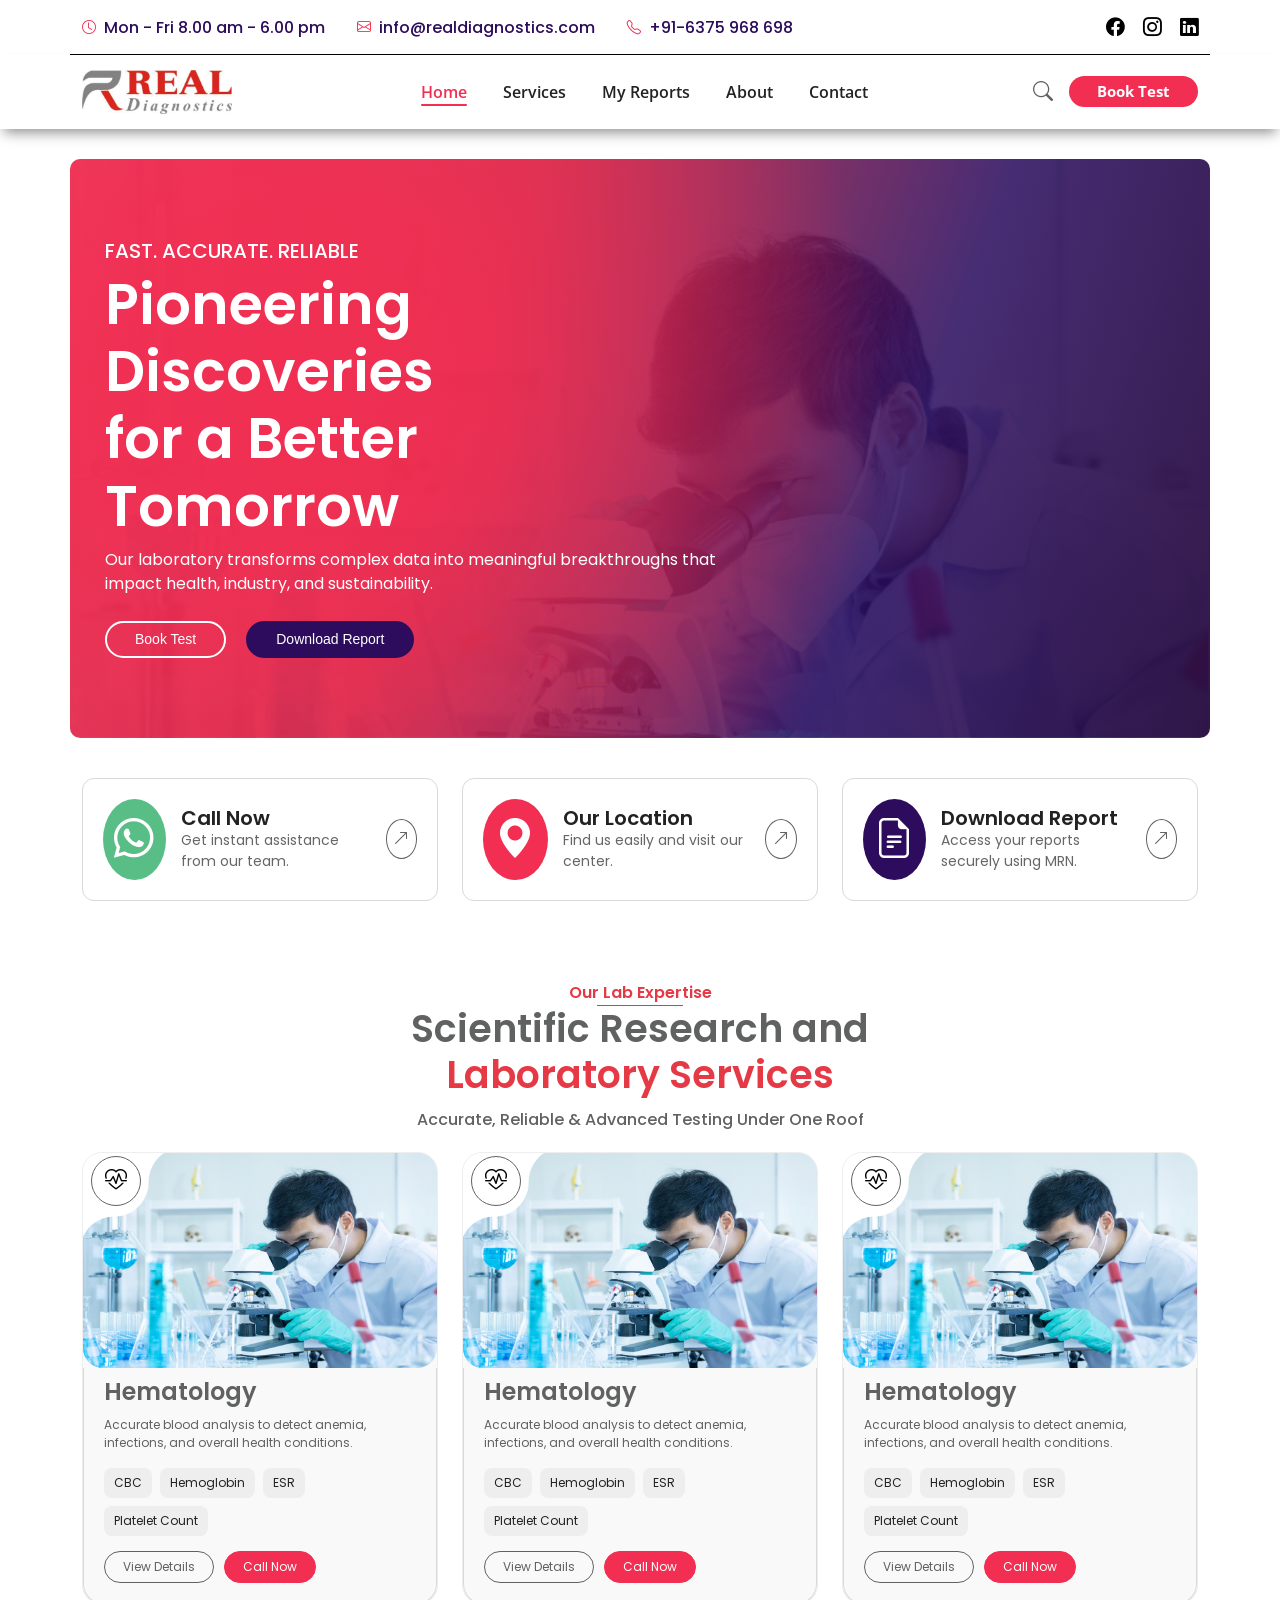
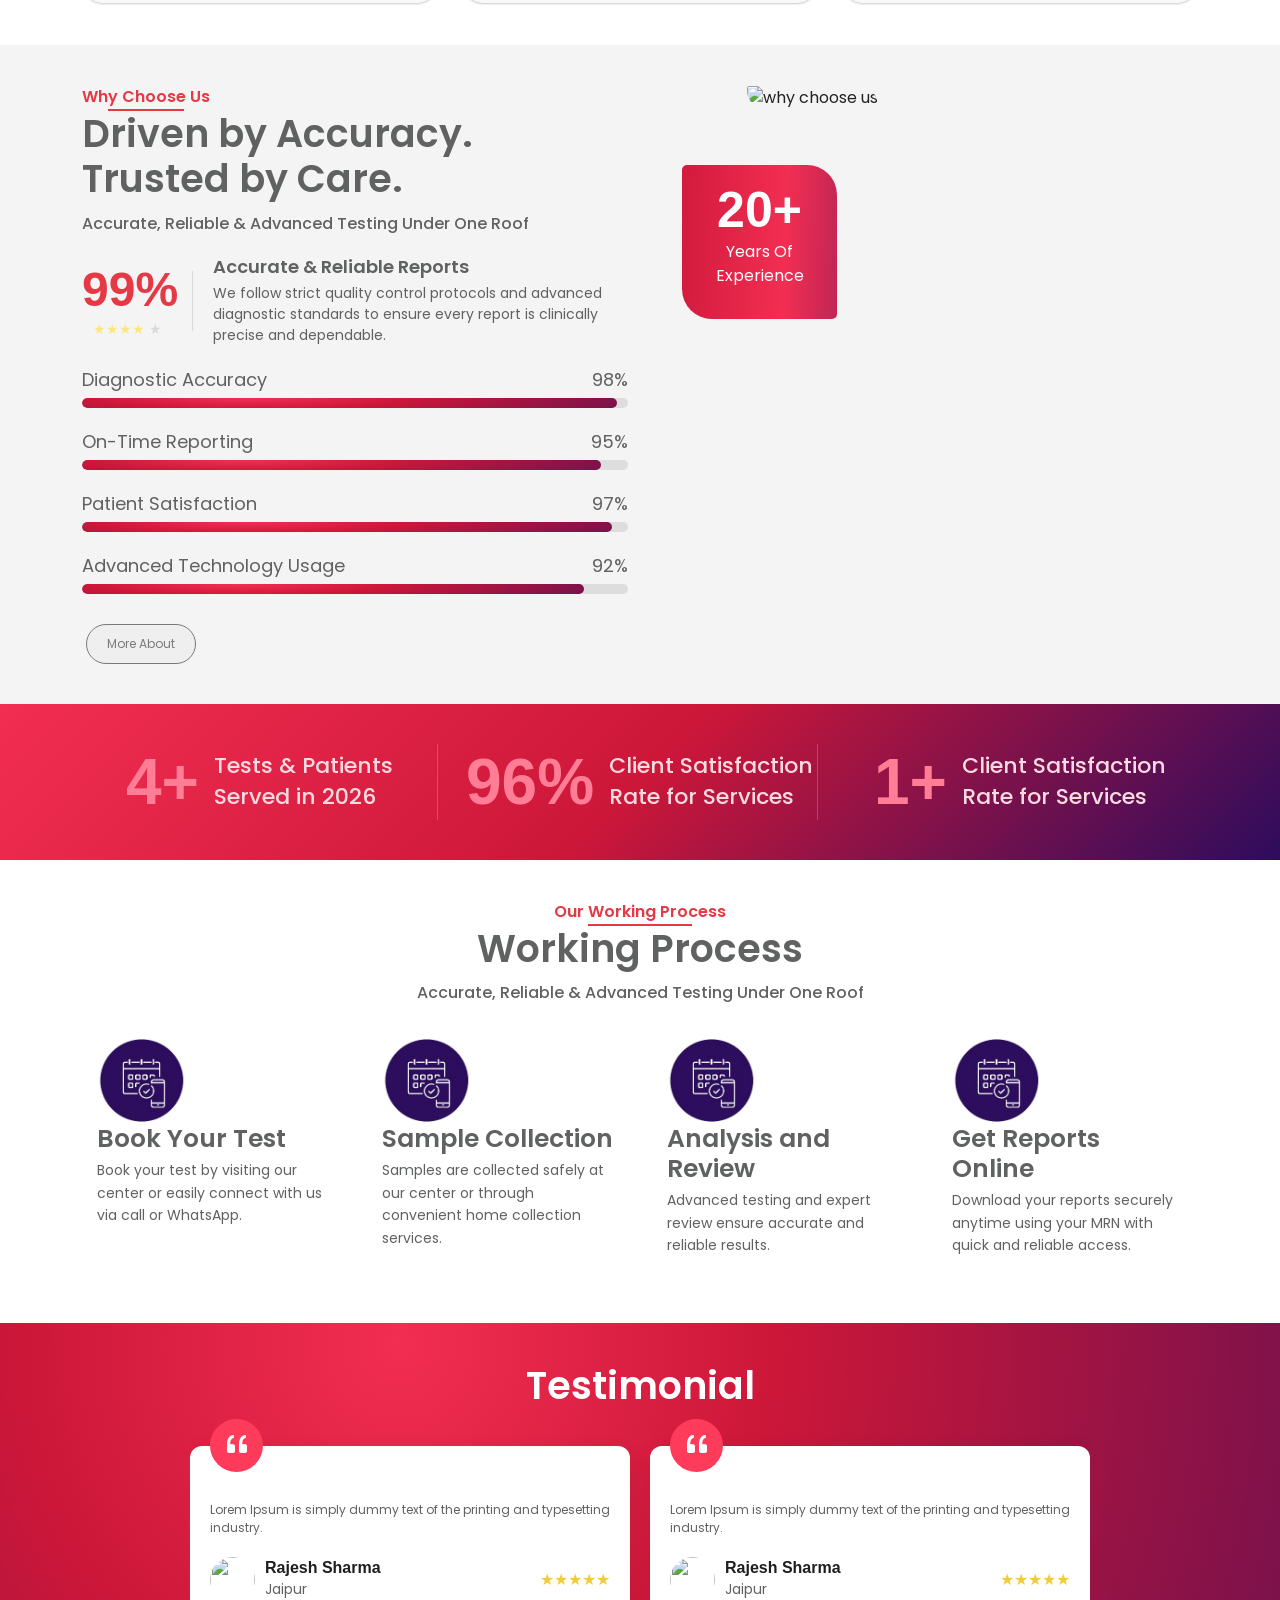
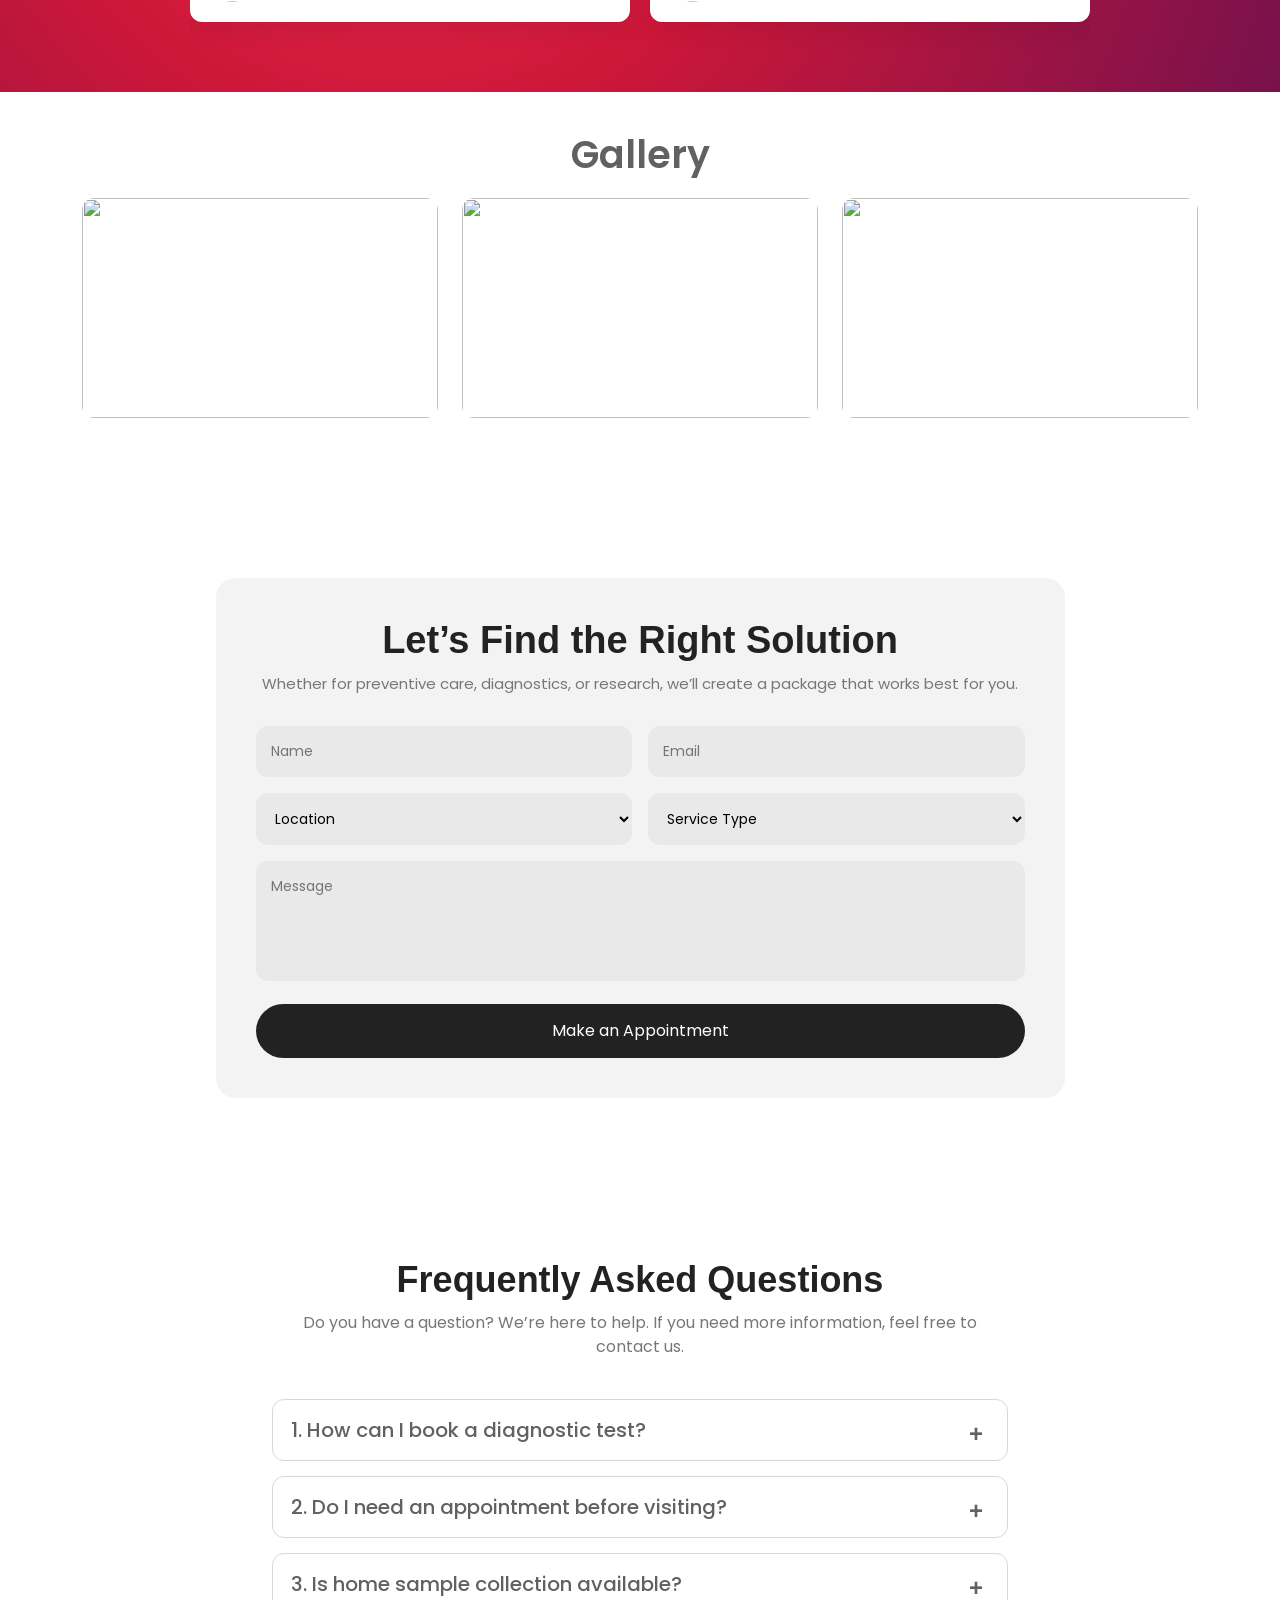
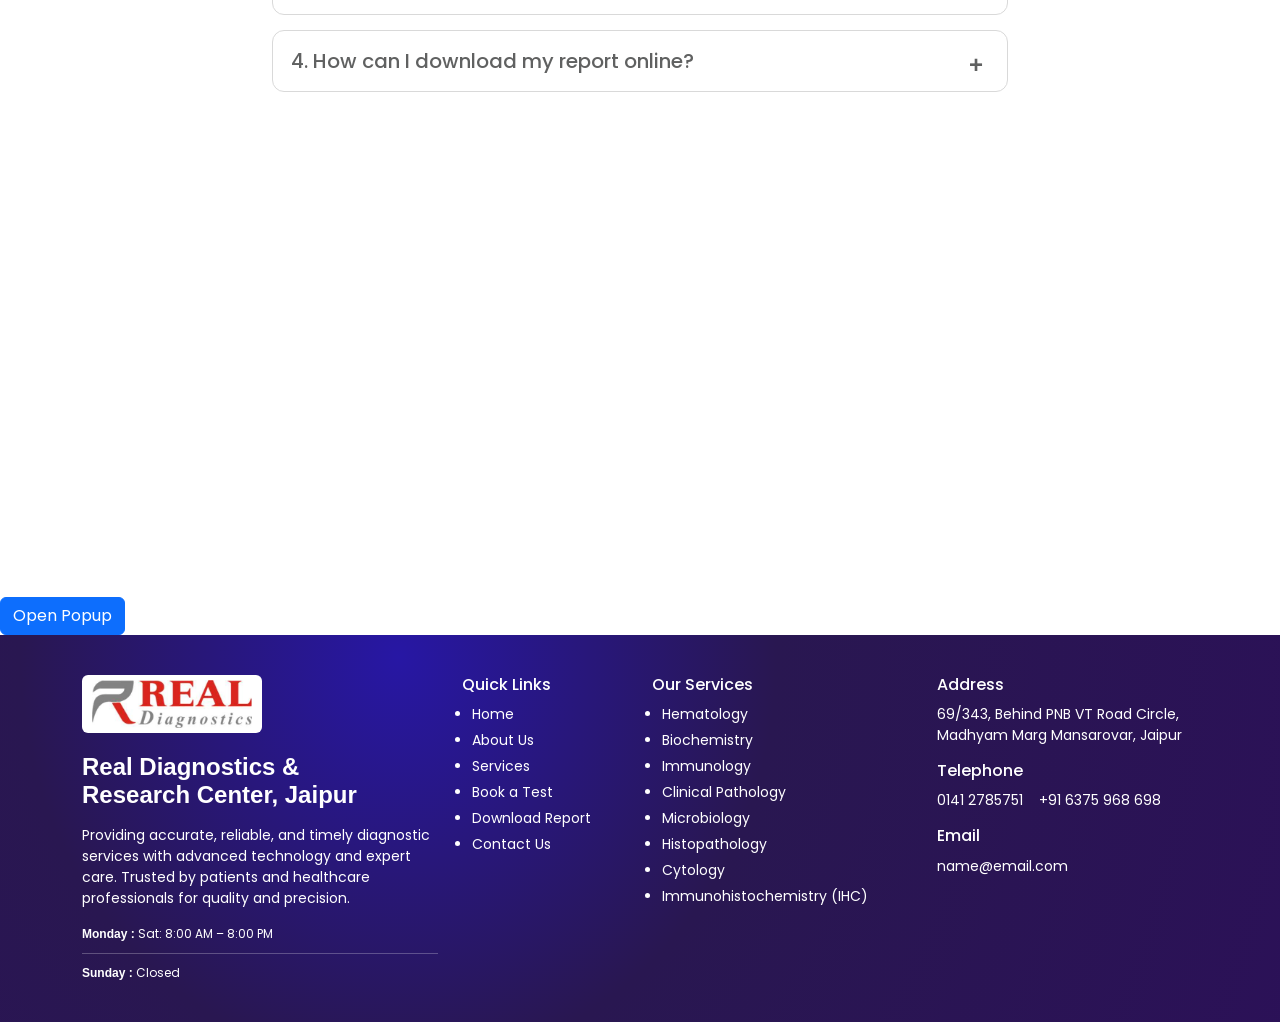
==== commit 1ff484c1: "added popup" ====
--- a/index.html
+++ b/index.html
@@ -55,7 +55,6 @@
                 <div class="brand-icon">
                     <img src="/images/logo.jpg" alt="logo">
                 </div>
-
             </a>
 
             <button class="navbar-toggler ms-auto me-2" type="button" data-bs-toggle="collapse"
@@ -763,6 +762,64 @@
         <iframe src="https://www.google.com/maps?q=Delhi&output=embed" loading="lazy">
         </iframe>
     </section>
+
+
+
+    <!-- Popup Section -->
+    <!-- Trigger Button -->
+    <button class="btn btn-primary" data-bs-toggle="modal" data-bs-target="#popupLoginModal">
+        Open Popup
+    </button>
+
+    <!-- Modal -->
+    <div class="modal fade popup-modal" id="popupLoginModal" tabindex="-1">
+        <div class="modal-dialog modal-dialog-centered">
+            <div class="modal-content popup-content">
+
+                <!-- Modal Body -->
+                <div class="modal-body popup-body">
+
+                    <!-- Logo -->
+                    <a class="navbar-brand mb-2" href="/">
+                        <div class="brand-icon">
+                            <img src="/images/logo.jpg" alt="logo">
+                        </div>
+                    </a>
+
+                    <h3 class="popup-title">Log in</h3>
+                    <p class="popup-subtitle">
+                        Enter your UHID or mobile number to access your reports
+                    </p>
+
+                    <!-- UHID -->
+                    <div class="popup-group">
+                        <label>UHID Number</label>
+                        <input type="text" placeholder="A000000">
+                    </div>
+
+                    <div class="popup-or">or</div>
+
+                    <!-- Mobile -->
+                    <div class="popup-group">
+                        <label>Mobile Number</label>
+                        <input type="text" placeholder="+91 0000000000">
+                    </div>
+
+                    <!-- Checkbox -->
+                    <div class="popup-check">
+                        <input type="checkbox" id="agree">
+                        <label for="agree">
+                            By logging in, you agree to our Terms and Conditions and Privacy Policy
+                        </label>
+                    </div>
+
+                    <!-- Button -->
+                    <button class="popup-btn">Continue</button>
+
+                </div>
+            </div>
+        </div>
+    </div>
 
 
 
--- a/styles.css
+++ b/styles.css
@@ -1098,6 +1098,88 @@
   font-weight: 600;
 }
 
+/* Popup form styling */
+.popup-modal {
+  backdrop-filter: blur(6px);
+}
+
+.popup-content {
+  border-radius: 20px;
+  padding: 20px;
+  border: none;
+  box-shadow: 0 20px 60px rgba(0, 0, 0, 0.2);
+}
+
+.popup-body {
+  padding: 20px 30px;
+}
+
+.popup-title {
+  font-weight: 600;
+  margin-bottom: 5px;
+  font-size: 32px;
+  color: var(--text-gray);
+}
+
+.popup-subtitle {
+  font-size: 14px;
+  color: var(--text-gray);
+  margin-bottom: 20px;
+}
+
+.popup-group {
+  margin-bottom: 20px;
+}
+
+.popup-group label {
+  display: block;
+  font-size: 18px;
+  font-weight: 500;
+  margin-bottom: 6px;
+}
+
+.popup-group input {
+  width: 100%;
+  border: none;
+  border-bottom: 1px solid var(--text-gray);
+  padding: 8px 0;
+  outline: none;
+}
+
+.popup-group input:focus {
+  border-color: #6c2bd9;
+}
+
+.popup-or {
+  text-align: start;
+  margin: 10px 0;
+  color: #000;
+  font-size: 18px;
+  margin-bottom: 10px;
+}
+
+.popup-check {
+  display: flex;
+  gap: 10px;
+  font-size: 13px;
+  margin-bottom: 20px;
+}
+
+.popup-btn {
+  width: 100%;
+  padding: 12px;
+  background: #2d0c5d;
+  color: #fff;
+  border: none;
+  border-radius: 25px;
+  font-weight: 500;
+  transition: 0.3s;
+}
+
+.popup-btn:hover {
+  background: #2c0553;
+}
+
 /* RESPONSIVE */
 @media (max-width: 768px) {
   .hm-footer-about {
